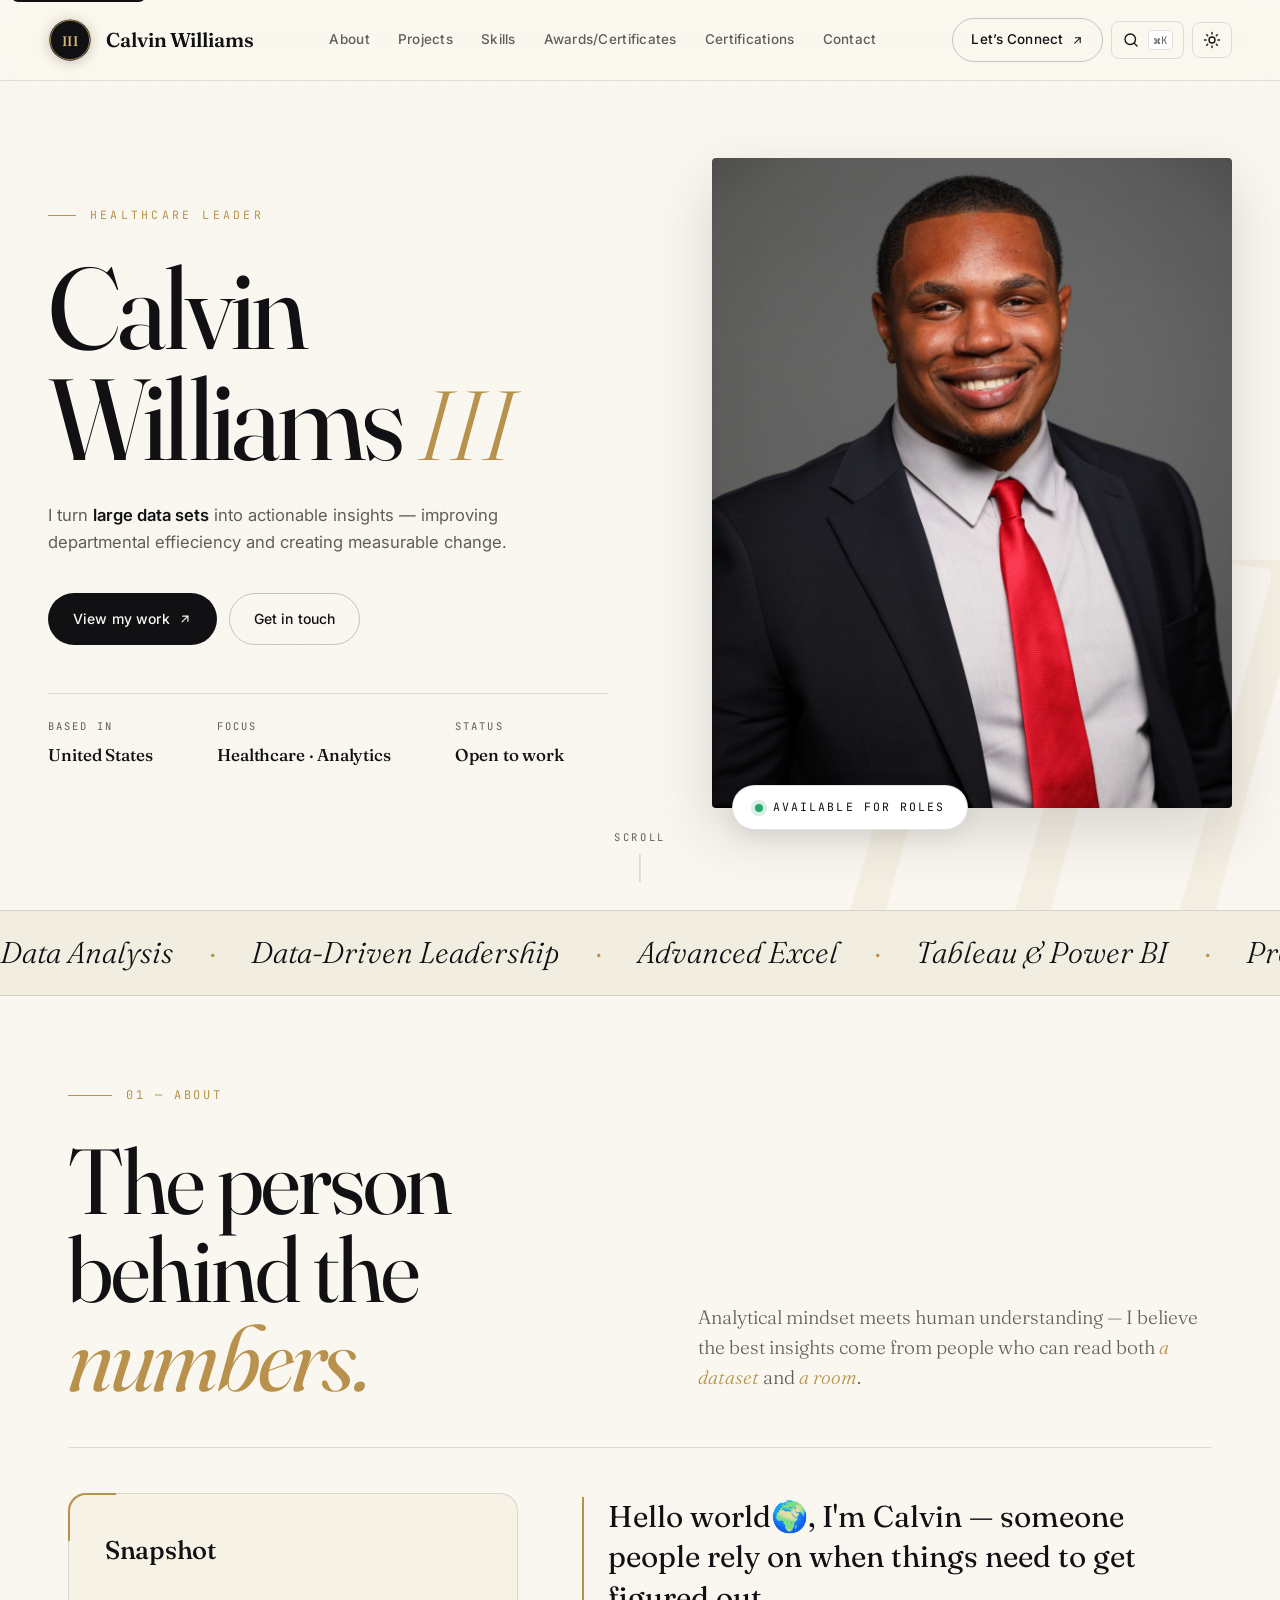
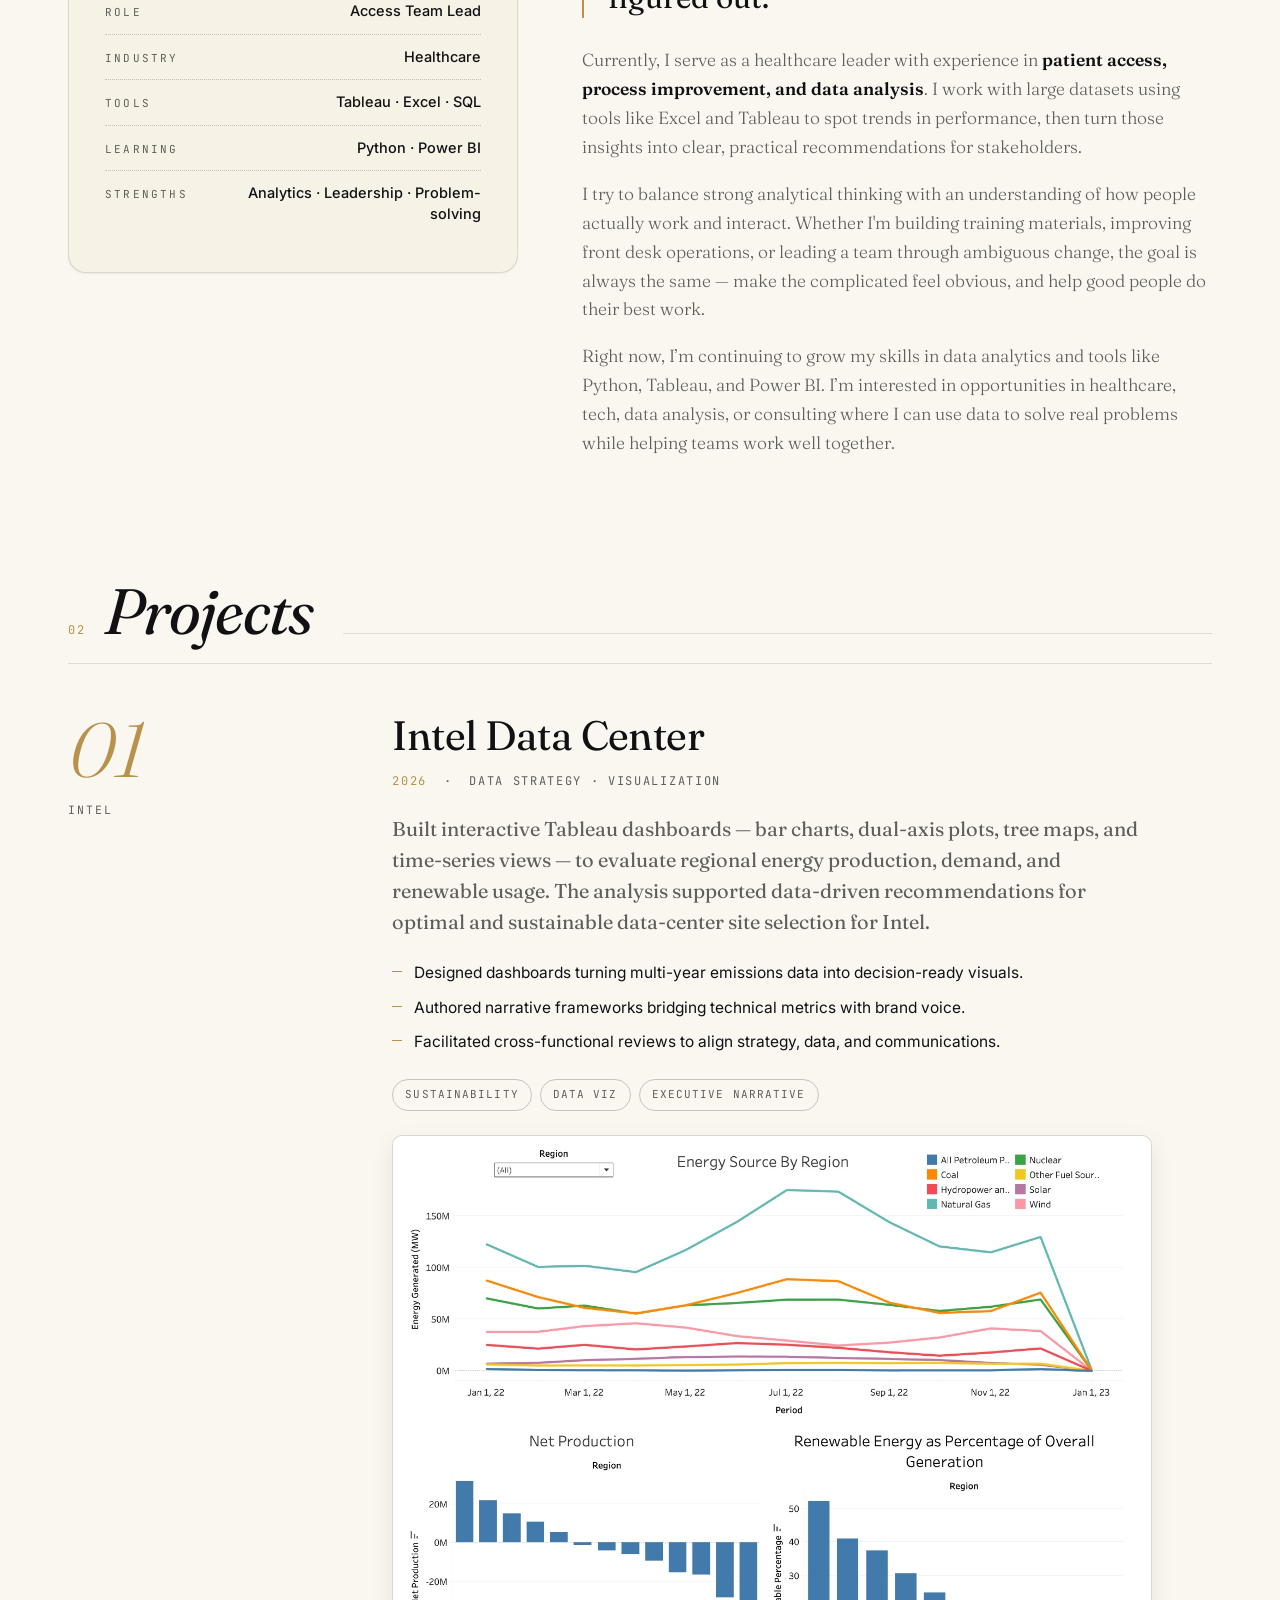
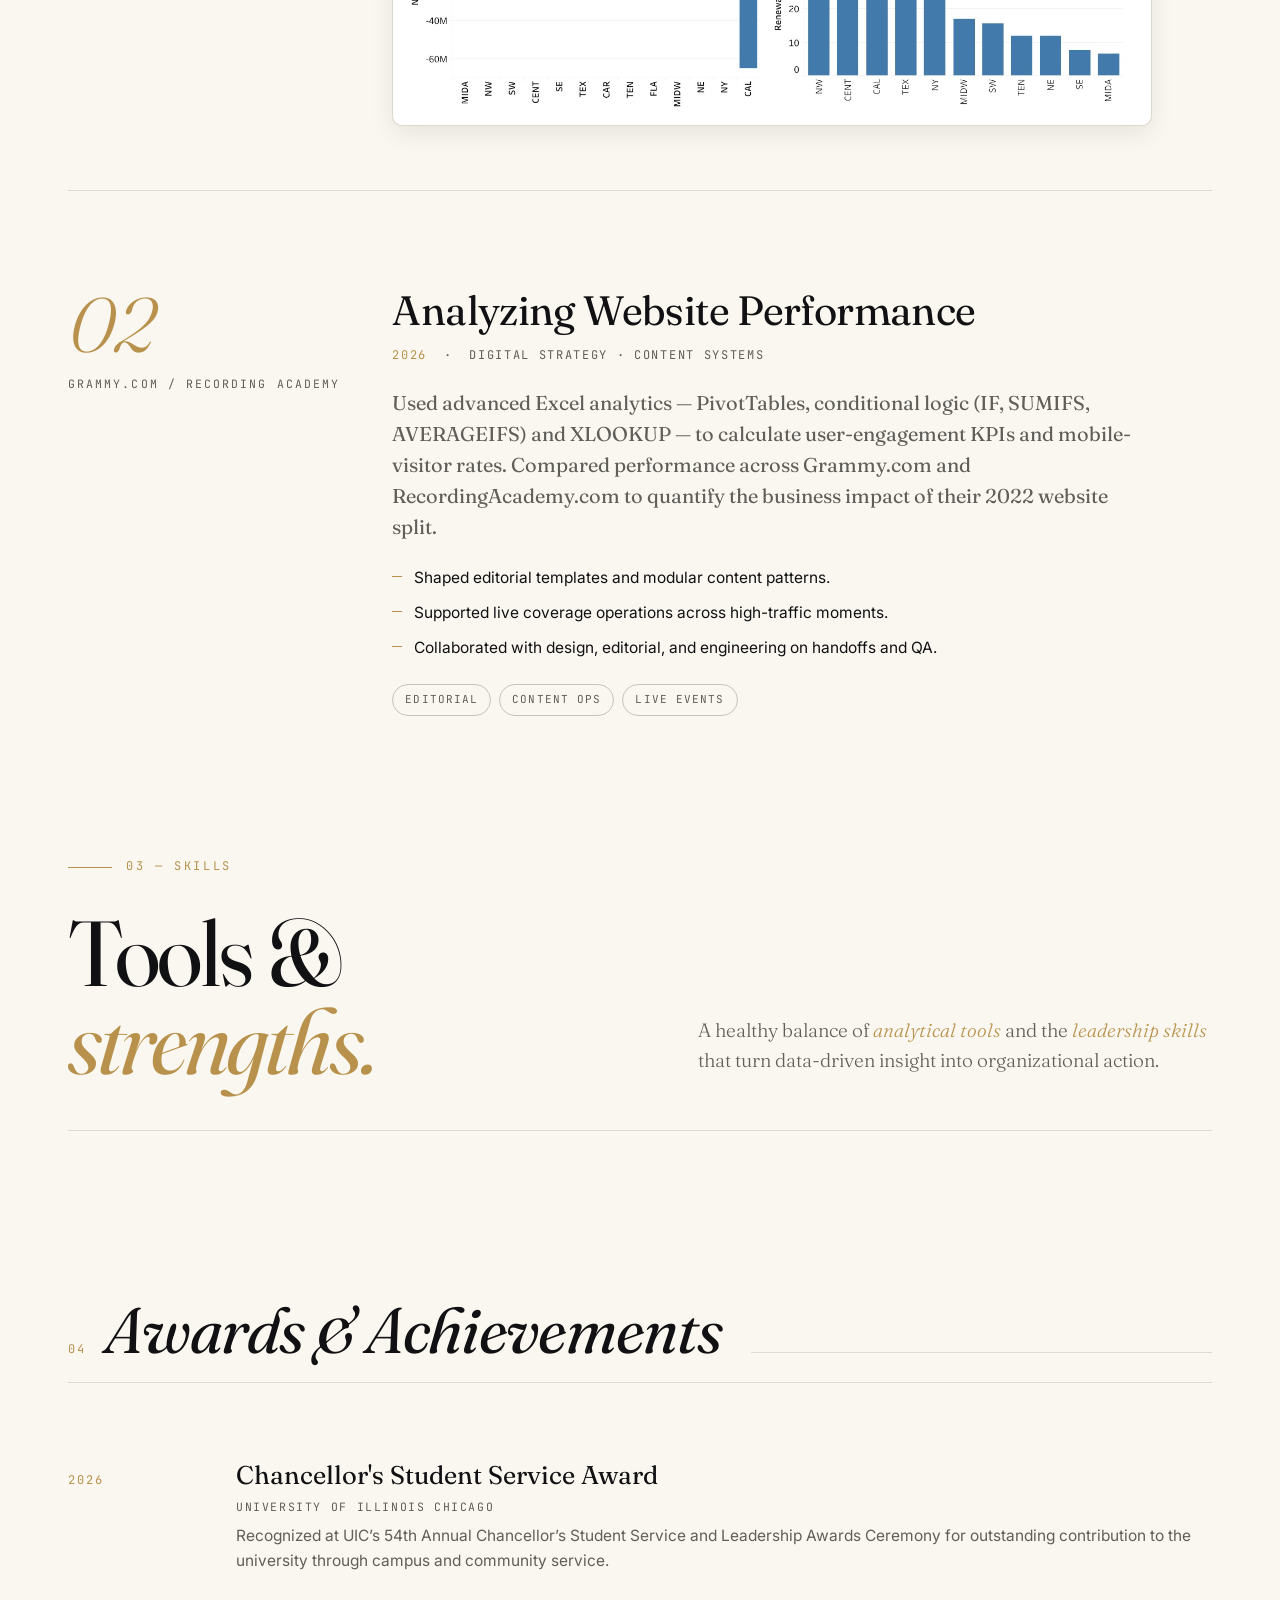
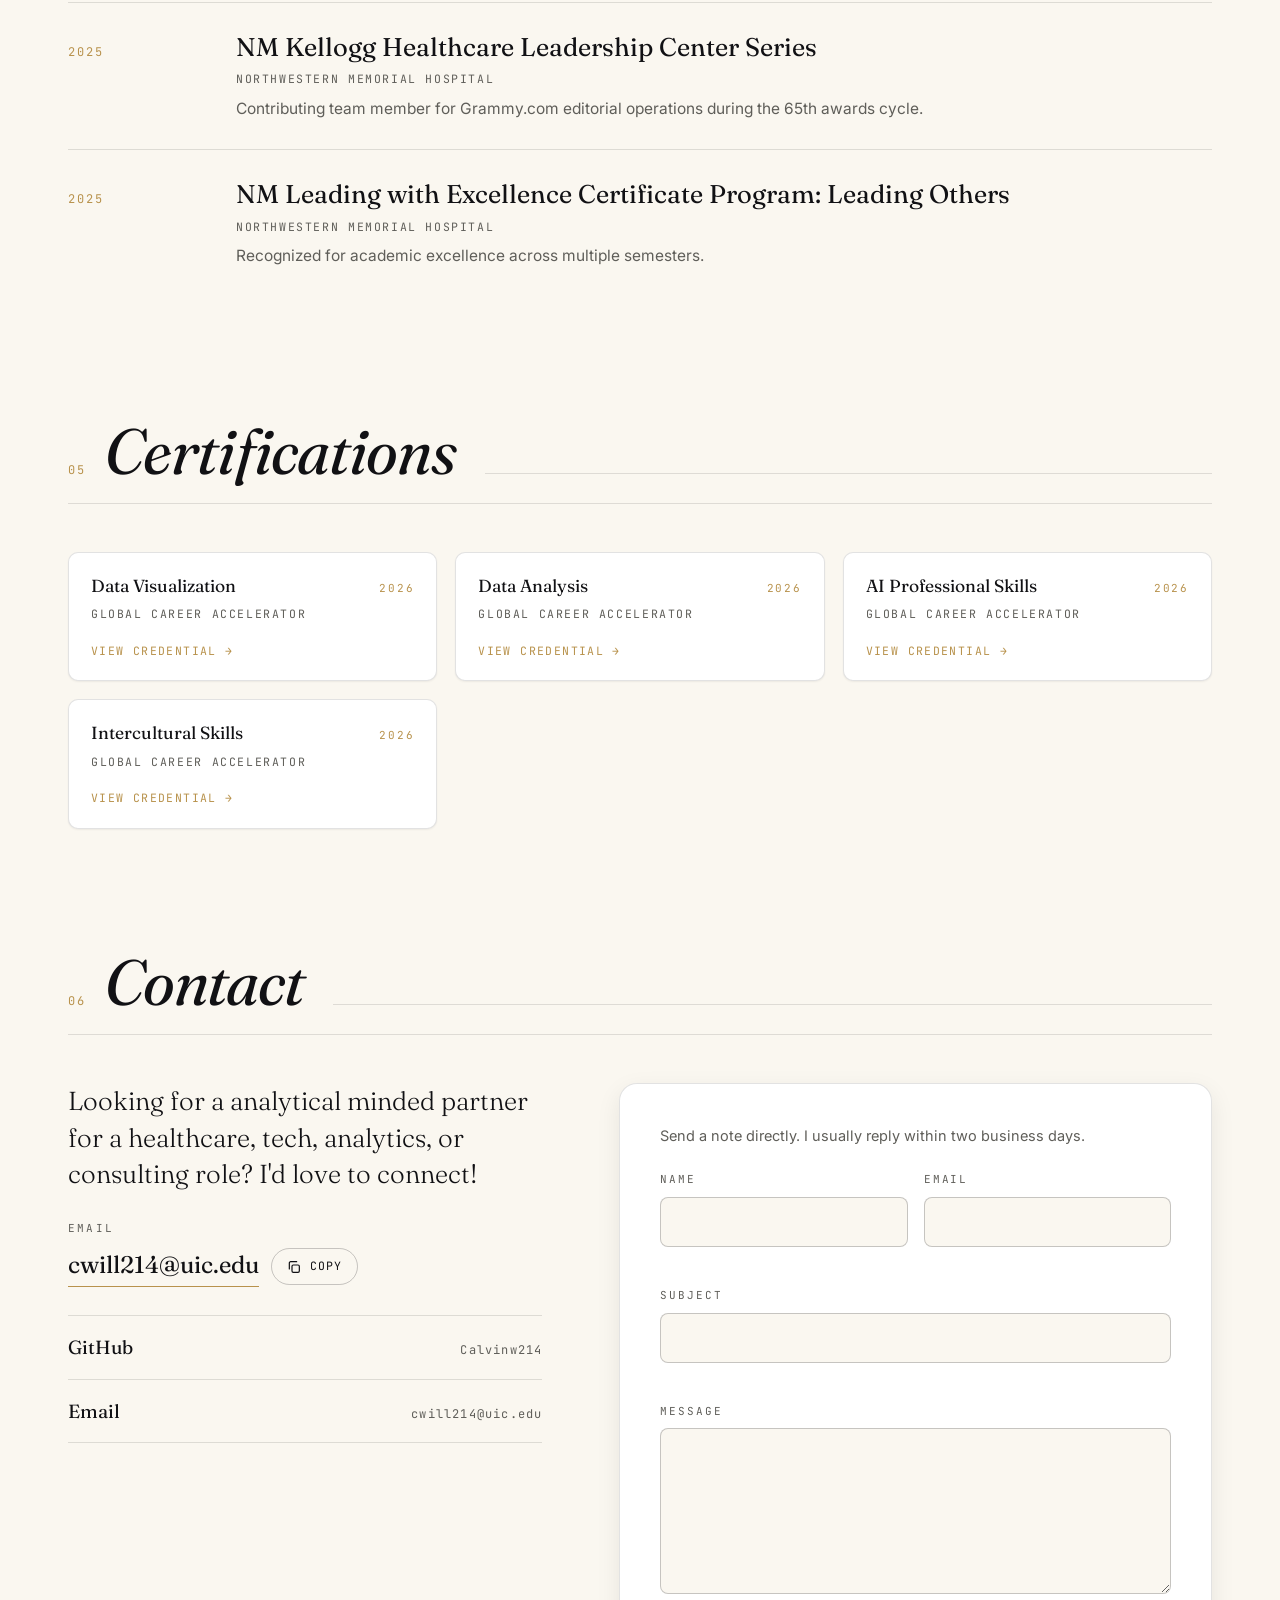
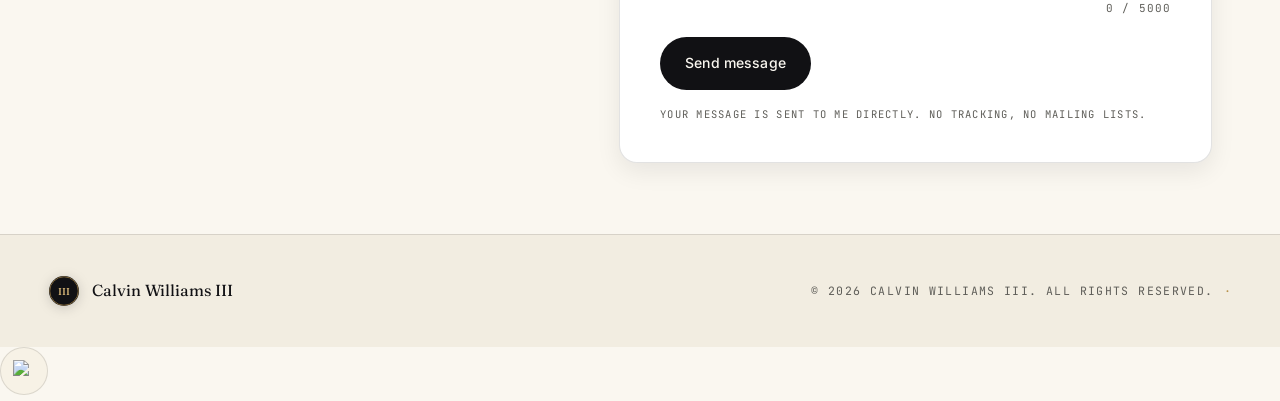
==== index.html @ cd574469 "Add LinkedIn profile link to index.html Added LinkedIn profile link with badge to the footer." ====
<!doctype html>
<html lang="en">
<head>
<meta charset="utf-8" />
<meta name="viewport" content="width=device-width, initial-scale=1, viewport-fit=cover" />
<meta name="color-scheme" content="light dark" />
<title>Calvin Williams III — Portfolio</title>
<meta name="description" content="Portfolio of Calvin Williams III — data-driven strategist, systems thinker and creative technologist. Selected projects: Intel sustainability and Grammy.com digital experiences." />
<meta name="author" content="Calvin Williams III" />
<meta name="theme-color" content="#faf7f0" media="(prefers-color-scheme: light)" />
<meta name="theme-color" content="#111114" media="(prefers-color-scheme: dark)" />

<meta property="og:type" content="website" />
<meta property="og:title" content="Calvin Williams III — Portfolio" />
<meta property="og:description" content="Data-driven strategist, systems thinker and creative technologist." />
<meta property="og:image" content="assets/calvin.jpg" />

<link rel="icon" type="image/jpeg" href="assets/logo.jpg" />
<link rel="apple-touch-icon" href="assets/logo.jpg" />

<link rel="preconnect" href="https://fonts.googleapis.com" />
<link rel="preconnect" href="https://fonts.gstatic.com" crossorigin />
<link rel="stylesheet" href="https://fonts.googleapis.com/css2?family=Fraunces:ital,opsz,wght@0,9..144,300;0,9..144,400;0,9..144,500;0,9..144,600;0,9..144,700;1,9..144,400&family=Inter:wght@300;400;500;600;700&family=JetBrains+Mono:wght@400;500&display=swap" />

<link rel="stylesheet" href="css/style.css" />

<!-- No-flash theme init: runs before paint to avoid light/dark flicker -->
<script>
  (function () {
    try {
      var stored = localStorage.getItem('theme');
      var prefersDark = window.matchMedia && window.matchMedia('(prefers-color-scheme: dark)').matches;
      var theme = stored || (prefersDark ? 'dark' : 'light');
      document.documentElement.setAttribute('data-theme', theme);
    } catch (e) { /* ignore */ }
  })();
</script>
</head>
<body>

<a class="skip-link" href="#main">Skip to content</a>

<!-- Scroll progress indicator -->
<div class="scroll-progress" aria-hidden="true"><span id="scrollBar"></span></div>

<!-- Navigation -->
<header class="nav" role="banner">
  <a class="nav-brand" href="#top" aria-label="Calvin Williams III — home">
    <span class="logo-emblem" aria-hidden="true">
      <svg viewBox="0 0 64 64" width="44" height="44" focusable="false">
        <circle cx="32" cy="32" r="30" fill="#111114"></circle>
        <circle cx="32" cy="32" r="28.5" fill="none" stroke="#b8924c" stroke-width="1.25"></circle>
        <text x="32" y="40.5" text-anchor="middle"
              font-family="Fraunces, Georgia, serif" font-weight="500"
              font-size="20" fill="#d9b878" letter-spacing="0.5">III</text>
      </svg>
    </span>
    <span class="nav-brand-text">
      <span class="nav-brand-name">Calvin Williams</span>
    </span>
  </a>

  <nav class="nav-links" aria-label="Primary">
    <a href="#about">About</a>
    <a href="#projects">Projects</a>
    <a href="#skills">Skills</a>
    <a href="#awards">Awards/Certificates</a>
    <a href="#certifications">Certifications</a>
    <a href="#contact">Contact</a>
  </nav>

  <div class="nav-actions">
    <a class="btn btn-ghost btn-talk" href="#contact">
      <span>Let&rsquo;s Connect</span>
      <svg viewBox="0 0 24 24" width="13" height="13" aria-hidden="true" fill="none" stroke="currentColor" stroke-width="2" stroke-linecap="round" stroke-linejoin="round"><path d="M7 17 17 7"></path><path d="M8 7h9v9"></path></svg>
    </a>
    <button class="icon-btn" id="cmdkTrigger" type="button" aria-label="Open command palette" title="Command palette (⌘K)">
      <svg viewBox="0 0 24 24" width="18" height="18" aria-hidden="true" fill="none" stroke="currentColor" stroke-width="1.8" stroke-linecap="round" stroke-linejoin="round">
        <circle cx="11" cy="11" r="7"></circle><path d="m20 20-3.5-3.5"></path>
      </svg>
      <span class="kbd-hint" aria-hidden="true">⌘K</span>
    </button>

    <button class="icon-btn" id="themeToggle" type="button" aria-label="Toggle color theme" aria-pressed="false" title="Toggle theme">
      <svg class="icon-sun" viewBox="0 0 24 24" width="18" height="18" aria-hidden="true" fill="none" stroke="currentColor" stroke-width="1.8" stroke-linecap="round" stroke-linejoin="round">
        <circle cx="12" cy="12" r="4"></circle>
        <path d="M12 2v2M12 20v2M4.93 4.93l1.41 1.41M17.66 17.66l1.41 1.41M2 12h2M20 12h2M4.93 19.07l1.41-1.41M17.66 6.34l1.41-1.41"></path>
      </svg>
      <svg class="icon-moon" viewBox="0 0 24 24" width="18" height="18" aria-hidden="true" fill="none" stroke="currentColor" stroke-width="1.8" stroke-linecap="round" stroke-linejoin="round">
        <path d="M21 12.8A9 9 0 1 1 11.2 3a7 7 0 0 0 9.8 9.8z"></path>
      </svg>
    </button>

    <button class="menu-btn" id="menuBtn" type="button" aria-label="Toggle menu" aria-expanded="false" aria-controls="mobileMenu">
      <span></span><span></span><span></span>
    </button>
  </div>
</header>

<div class="mobile-menu" id="mobileMenu" aria-hidden="true">
  <a href="#about">About</a>
  <a href="#projects">Projects</a>
  <a href="#skills">Skills</a>
  <a href="#awards">Awards</a>
  <a href="#certifications">Certifications</a>
  <a href="#contact">Contact</a>
</div>

<main id="main">

<!-- Hero -->
<section class="hero" id="top">
  <div class="hero-grain" aria-hidden="true"></div>
  <div class="hero-watermark" aria-hidden="true">III</div>

  <div class="hero-inner">
    <div class="hero-copy">
      <p class="eyebrow reveal"><span class="eyebrow-rule" aria-hidden="true"></span>Healthcare Leader</p>
      <h1 class="hero-title reveal reveal-delay-1">
        Calvin<br />
        Williams<span class="hero-title-accent">III</span>
      </h1>
      <p class="hero-sub reveal reveal-delay-2">
        I turn <strong>large data sets</strong> into actionable insights —
        improving departmental effieciency and creating measurable change.
      </p>
      <div class="hero-cta reveal reveal-delay-3">
        <a class="btn btn-primary btn-arrow" href="#projects">
          <span>View my work</span>
          <svg viewBox="0 0 24 24" width="14" height="14" aria-hidden="true" fill="none" stroke="currentColor" stroke-width="2" stroke-linecap="round" stroke-linejoin="round"><path d="M7 17 17 7"></path><path d="M8 7h9v9"></path></svg>
        </a>
        <a class="btn btn-ghost" href="#contact">Get in touch</a>
      </div>

      <dl class="hero-meta reveal reveal-delay-4">
        <div class="hero-meta-item">
          <dt>Based in</dt>
          <dd>United States</dd>
        </div>
        <div class="hero-meta-item">
          <dt>Focus</dt>
          <dd>Healthcare · Analytics</dd>
        </div>
        <div class="hero-meta-item">
          <dt>Status</dt>
          <dd>Open to work</dd>
        </div>
      </dl>
    </div>

    <figure class="hero-portrait reveal reveal-delay-2">
      <div class="hero-portrait-frame">
        <img src="assets/calvin.jpg" alt="Portrait of Calvin Williams III" width="900" height="1100" loading="eager" fetchpriority="high" />
      </div>
      <figcaption class="hero-status-pill">
        <span class="hero-status-dot" aria-hidden="true"></span>
        <span>Available for roles</span>
      </figcaption>
    </figure>
  </div>

  <span class="hero-scroll-cue" aria-hidden="true">
    <span class="hero-scroll-label">SCROLL</span>
    <span class="hero-scroll-line"></span>
  </span>
</section>

<!-- Running marquee -->
<div class="marquee" aria-hidden="true">
  <div class="marquee-track">
    <span>Data Analysis</span><span>·</span><span>Data-Driven Leadership</span><span>·</span><span>Advanced Excel</span><span>·</span><span>Tableau & Power BI</span><span>·</span><span>Problem-solving</span><span>·</span><span>Revenue Cycle</span><span>·</span>
    <span>Data Analysis</span><span>·</span><span>Data-Driven Leadership</span><span>·</span><span>Advanced Excel</span><span>·</span><span>Tableau & Power BI</span><span>·</span><span>Problem-solving</span><span>·</span><span>Revenue Cycle</span><span>·</span>
  </div>
</div>

<!-- About -->
<section class="section about about-v2" id="about">
  <p class="section-eyebrow reveal"><span class="eyebrow-rule" aria-hidden="true"></span>01 — About</p>

  <div class="about-head reveal reveal-delay-1">
    <h2 class="about-title">
      The person<br />behind the<br /><em>numbers.</em>
    </h2>
    <p class="about-tagline">
      Analytical mindset meets human understanding —
      I believe the best insights come from people who can read both
      <em>a dataset</em> and <em>a room</em>.
    </p>
  </div>

  <hr class="about-rule" aria-hidden="true" />

  <div class="about-body reveal reveal-delay-2">
    <aside class="snapshot" id="snapshotCard" aria-label="Snapshot">
      <h3 class="snapshot-title">Snapshot</h3>
      <dl class="snapshot-list" id="snapshotList">
        <!-- Rendered by js/render.js from PORTFOLIO_DATA.snapshot -->
      </dl>
    </aside>

    <div class="about-copy">
      <p class="about-lede" id="aboutLede">
        <!-- Rendered by js/render.js from PORTFOLIO_DATA.about.lede -->
      </p>
      <div class="about-paragraphs" id="aboutParagraphs">
        <!-- Rendered by js/render.js from PORTFOLIO_DATA.about.paragraphs -->
      </div>
    </div>
  </div>
</section>

<!-- Projects -->
<section class="section projects" id="projects">
  <header class="section-head">
    <span class="section-num">02</span>
    <h2 class="section-title">Projects</h2>
    <span class="section-rule" aria-hidden="true"></span>
  </header>

  <div class="projects-list" id="projectsList">
    <!-- Rendered by js/render.js from js/data.js -->
  </div>
</section>

<!-- Skills -->
<section class="section skills" id="skills">
  <p class="section-eyebrow reveal"><span class="eyebrow-rule" aria-hidden="true"></span>03 — Skills</p>

  <div class="about-head reveal reveal-delay-1">
    <h2 class="about-title">
      Tools &amp;<br /><em>strengths.</em>
    </h2>
    <p class="about-tagline">
      A healthy balance of <em>analytical tools</em> and the <em>leadership skills</em>
      that turn data-driven insight into organizational action.
    </p>
  </div>

  <hr class="about-rule" aria-hidden="true" />

  <div class="skills-grid" id="skillsGrid">
    <!-- Rendered by js/render.js from PORTFOLIO_DATA.capabilities -->
  </div>
</section>

<!-- Awards & Achievements -->
<section class="section awards" id="awards">
  <header class="section-head">
    <span class="section-num">04</span>
    <h2 class="section-title">Awards &amp; Achievements</h2>
    <span class="section-rule" aria-hidden="true"></span>
  </header>

  <ol class="awards-list" id="awardsList" role="list">
    <!-- Rendered by js/render.js -->
  </ol>
</section>

<!-- Certifications -->
<section class="section certs" id="certifications">
  <header class="section-head">
    <span class="section-num">05</span>
    <h2 class="section-title">Certifications</h2>
    <span class="section-rule" aria-hidden="true"></span>
  </header>

  <ul class="certs-grid" id="certsList" role="list">
    <!-- Rendered by js/render.js -->
  </ul>
</section>

<!-- Contact -->
<section class="section contact" id="contact">
  <header class="section-head">
    <span class="section-num">06</span>
    <h2 class="section-title">Contact</h2>
    <span class="section-rule" aria-hidden="true"></span>
  </header>

  <div class="contact-grid">
    <div class="contact-info reveal">
      <p class="contact-lede">
       Looking for a analytical minded partner for a healthcare, tech, analytics, 
       or consulting role? I'd love to connect!
      </p>

      <div class="email-copy">
        <span class="email-copy-label">Email</span>
        <div class="email-copy-row">
          <a class="email-copy-value" href="mailto:cwill214@uic.edu" id="emailLink">cwill214@uic.edu</a>
          <button class="email-copy-btn" id="copyEmailBtn" type="button" aria-label="Copy email address to clipboard">
            <svg viewBox="0 0 24 24" width="16" height="16" aria-hidden="true" fill="none" stroke="currentColor" stroke-width="1.8" stroke-linecap="round" stroke-linejoin="round">
              <rect x="9" y="9" width="11" height="11" rx="2"></rect>
              <path d="M5 15V6a2 2 0 0 1 2-2h9"></path>
            </svg>
            <span>Copy</span>
          </button>
        </div>
      </div>

      <ul class="socials" id="socialsList" role="list">
        <!-- Rendered by js/render.js -->
      </ul>
    </div>

    <form class="contact-form reveal reveal-delay-1" id="contactForm" novalidate autocomplete="on">
      <p class="form-intro">Send a note directly. I usually reply within two business days.</p>

      <!-- Honeypot (hidden from humans) -->
      <div class="hp-field" aria-hidden="true">
        <label for="company_website">Company website</label>
        <input type="text" id="company_website" name="company_website" tabindex="-1" autocomplete="off" />
      </div>

      <div class="form-row">
        <div class="form-field">
          <label for="name">Name</label>
          <input type="text" id="name" name="name" required maxlength="100" autocomplete="name" aria-describedby="nameError" />
          <span class="form-error" id="nameError" role="alert"></span>
        </div>
        <div class="form-field">
          <label for="email">Email</label>
          <input type="email" id="email" name="email" required maxlength="200" autocomplete="email" aria-describedby="emailError" />
          <span class="form-error" id="emailError" role="alert"></span>
        </div>
      </div>

      <div class="form-field">
        <label for="subject">Subject</label>
        <input type="text" id="subject" name="subject" maxlength="200" autocomplete="off" aria-describedby="subjectError" />
        <span class="form-error" id="subjectError" role="alert"></span>
      </div>

      <div class="form-field">
        <label for="message">Message</label>
        <textarea id="message" name="message" rows="6" required minlength="10" maxlength="5000" aria-describedby="messageError messageCounter"></textarea>
        <div class="form-meta">
          <span class="form-error" id="messageError" role="alert"></span>
          <span class="form-counter" id="messageCounter" aria-live="polite">0 / 5000</span>
        </div>
      </div>

      <div class="form-actions">
        <button class="btn btn-primary" type="submit" id="submitBtn">
          <span class="btn-label">Send message</span>
          <span class="btn-spinner" aria-hidden="true"></span>
        </button>
        <noscript>
          <p class="form-fallback">
            JavaScript is disabled. Please email
            <a href="mailto:cwill214@uic.edu">cwill214@uic.edu</a> directly.
          </p>
        </noscript>
      </div>

      <div class="form-status" id="formStatus" role="status" aria-live="polite"></div>
      <p class="form-privacy">
        Your message is sent to me directly. No tracking, no mailing lists.
      </p>
    </form>
  </div>
</section>

</main>

<footer class="footer">
  <div class="footer-inner">
    <div class="footer-brand">
      <span class="logo-emblem logo-emblem-sm" aria-hidden="true">
        <svg viewBox="0 0 64 64" width="32" height="32" focusable="false">
          <circle cx="32" cy="32" r="30" fill="#111114"></circle>
          <circle cx="32" cy="32" r="28.5" fill="none" stroke="#b8924c" stroke-width="1.25"></circle>
          <text x="32" y="40.5" text-anchor="middle"
                font-family="Fraunces, Georgia, serif" font-weight="500"
                font-size="20" fill="#d9b878" letter-spacing="0.5">III</text>
        </svg>
      </span>
      <span>Calvin Williams III</span>
    </div>
    <p class="footer-meta">
      <span>© <span id="year">2026</span> Calvin Williams III. All rights reserved.</span>
      <span class="dot" aria-hidden="true">·</span>
    </p>
  </div>
</footer>

<!-- Command palette -->
<div class="cmdk" id="cmdk" aria-hidden="true" role="dialog" aria-modal="true" aria-labelledby="cmdkLabel">
  <div class="cmdk-backdrop" data-cmdk-close></div>
  <div class="cmdk-panel" role="document">
    <h2 class="visually-hidden" id="cmdkLabel">Command palette</h2>
    <div class="cmdk-search">
      <svg viewBox="0 0 24 24" width="18" height="18" aria-hidden="true" fill="none" stroke="currentColor" stroke-width="1.8" stroke-linecap="round" stroke-linejoin="round">
        <circle cx="11" cy="11" r="7"></circle><path d="m20 20-3.5-3.5"></path>
      </svg>
      <input type="text" id="cmdkInput" placeholder="Jump to section, copy email, toggle theme…" autocomplete="off" spellcheck="false" aria-label="Search commands" />
      <kbd class="cmdk-esc">Esc</kbd>
    </div>
    <ul class="cmdk-list" id="cmdkList" role="listbox" aria-label="Commands"></ul>
    <div class="cmdk-empty" id="cmdkEmpty" hidden>No matching commands.</div>
    <div class="cmdk-footer">
      <span><kbd>↑</kbd><kbd>↓</kbd> navigate</span>
      <span><kbd>↵</kbd> select</span>
      <span><kbd>Esc</kbd> close</span>
    </div>
  </div>
</div>

<!-- Toast -->
<div class="toast" id="toast" role="status" aria-live="polite" aria-atomic="true"></div>

<script src="js/data.js"></script>
<script src="js/render.js"></script>
<script src="js/main.js"></script>
</body>
</html>

<!-- LinkedIn -->
<a href="https://www.linkedin.com/in/calvin-williams-iii-318690190"
   target="_blank" rel="noopener noreferrer"
   class="linkedin-badge" aria-label="Visit my LinkedIn profile">
  <img src="assets/linkedin.png" alt="LinkedIn" width="28" height="28">
</a>
---- css/style.css ----
/* =========================================================================
   Calvin Williams III — Portfolio v2 stylesheet
   Editorial · luxury · data-driven. Light + dark themes.
   ========================================================================= */

/* ---------- Design tokens ---------- */
:root {
  --ink: #111114;
  --paper: #faf7f0;
  --paper-2: #f2ede1;
  --paper-3: #ebe4d2;
  --gold: #b8924c;
  --gold-soft: #d9b878;
  --gold-ink: #7a5f2b;
  --mute: #5f5e59;
  --line: rgba(17, 17, 20, 0.12);
  --line-strong: rgba(17, 17, 20, 0.22);
  --surface: #ffffff;
  --surface-2: #f7f2e6;
  --shadow-sm: 0 1px 2px rgba(17, 17, 20, 0.06);
  --shadow-md: 0 8px 24px rgba(17, 17, 20, 0.08);
  --shadow-lg: 0 24px 60px rgba(17, 17, 20, 0.14);
  --radius-sm: 6px;
  --radius-md: 10px;
  --radius-lg: 18px;

  --serif: "Fraunces", "Playfair Display", Georgia, serif;
  --sans: "Inter", -apple-system, BlinkMacSystemFont, "Segoe UI", Roboto, sans-serif;
  --mono: "JetBrains Mono", ui-monospace, SFMono-Regular, Menlo, monospace;

  --container: 1240px;
  --gutter: clamp(20px, 4vw, 48px);
  --easing: cubic-bezier(0.2, 0.7, 0.2, 1);
}

/* ---------- Dark theme ---------- */
:root[data-theme="dark"] {
  --ink: #f4efe2;
  --paper: #0f0f12;
  --paper-2: #17171c;
  --paper-3: #1d1d24;
  --gold: #d9b878;
  --gold-soft: #e5cc95;
  --gold-ink: #f1d99a;
  --mute: #a8a49a;
  --line: rgba(244, 239, 226, 0.12);
  --line-strong: rgba(244, 239, 226, 0.22);
  --surface: #17171c;
  --surface-2: #1d1d24;
  --shadow-sm: 0 1px 2px rgba(0, 0, 0, 0.5);
  --shadow-md: 0 8px 24px rgba(0, 0, 0, 0.45);
  --shadow-lg: 0 24px 60px rgba(0, 0, 0, 0.55);
}

/* ---------- Reset / base ---------- */
*, *::before, *::after { box-sizing: border-box; }
html { scroll-behavior: smooth; -webkit-text-size-adjust: 100%; }
body {
  margin: 0;
  font-family: var(--sans);
  font-size: 16px;
  line-height: 1.6;
  color: var(--ink);
  background: var(--paper);
  -webkit-font-smoothing: antialiased;
  text-rendering: optimizeLegibility;
  transition: background 0.35s var(--easing), color 0.35s var(--easing);
}
body.menu-open, body.cmdk-open { overflow: hidden; }

img, svg { display: block; max-width: 100%; }
a { color: inherit; text-decoration: none; }
button { font: inherit; color: inherit; background: none; border: 0; cursor: pointer; }
input, textarea, select { font: inherit; color: inherit; }

::selection { background: var(--gold); color: #fff; }

.visually-hidden {
  position: absolute; width: 1px; height: 1px; padding: 0; margin: -1px;
  overflow: hidden; clip: rect(0,0,0,0); white-space: nowrap; border: 0;
}

/* Skip link */
.skip-link {
  position: fixed; top: -40px; left: 12px; z-index: 1000;
  padding: 10px 14px; background: var(--ink); color: var(--paper);
  border-radius: 6px; font-weight: 600; font-size: 14px;
  transition: top 0.2s var(--easing);
}
.skip-link:focus { top: 12px; outline: 2px solid var(--gold); outline-offset: 2px; }

/* Focus ring */
:focus-visible {
  outline: 2px solid var(--gold);
  outline-offset: 3px;
  border-radius: 3px;
}

/* Scroll progress */
.scroll-progress {
  position: fixed; top: 0; left: 0; right: 0; height: 2px; z-index: 200;
  background: transparent; pointer-events: none;
}
.scroll-progress span {
  display: block; height: 100%; width: 100%;
  background: linear-gradient(90deg, var(--gold), var(--gold-soft));
  transform: scaleX(0); transform-origin: 0 50%;
  transition: transform 0.1s linear;
}

/* ---------- Navigation ---------- */
.nav {
  position: sticky; top: 0; z-index: 100;
  display: flex; align-items: center; justify-content: space-between;
  padding: 18px var(--gutter);
  background: color-mix(in srgb, var(--paper) 88%, transparent);
  backdrop-filter: saturate(140%) blur(12px);
  -webkit-backdrop-filter: saturate(140%) blur(12px);
  border-bottom: 1px solid var(--line);
}
.nav-brand { display: flex; align-items: center; gap: 14px; }
.nav-brand-text { display: flex; align-items: baseline; gap: 6px; }
.nav-brand-name {
  font-family: var(--serif); font-weight: 600; font-size: 20px;
  letter-spacing: -0.005em; color: var(--ink);
}

/* Circular "III" emblem — used in nav + footer */
.logo-emblem {
  position: relative; display: inline-flex; align-items: center; justify-content: center;
  flex-shrink: 0;
}
.logo-emblem::before {
  content: ""; position: absolute; inset: -10px;
  border-radius: 50%;
  background: radial-gradient(circle, rgba(184, 146, 76, 0.18), transparent 70%);
  z-index: -1; pointer-events: none;
}
.logo-emblem svg { display: block; filter: drop-shadow(0 2px 6px rgba(17, 17, 20, 0.18)); }
:root[data-theme="dark"] .logo-emblem::before {
  background: radial-gradient(circle, rgba(217, 184, 120, 0.18), transparent 70%);
}
:root[data-theme="dark"] .logo-emblem svg circle:first-of-type { fill: #1d1d24; }
.logo-emblem-sm::before { inset: -6px; }
.nav-links {
  display: flex; gap: 28px;
}
.nav-links a {
  font-size: 13.5px; font-weight: 500; letter-spacing: 0.02em;
  color: var(--mute); position: relative; padding: 4px 0;
  transition: color 0.2s var(--easing);
}
.nav-links a::after {
  content: ""; position: absolute; left: 0; right: 0; bottom: -2px;
  height: 1px; background: var(--gold);
  transform: scaleX(0); transform-origin: 0 50%;
  transition: transform 0.25s var(--easing);
}
.nav-links a:hover { color: var(--ink); }
.nav-links a:hover::after { transform: scaleX(1); }

.nav-actions { display: flex; align-items: center; gap: 8px; }
.icon-btn {
  display: inline-flex; align-items: center; gap: 8px;
  padding: 8px 10px; border-radius: 8px;
  border: 1px solid var(--line);
  color: var(--ink); background: transparent;
  transition: background 0.2s var(--easing), border-color 0.2s var(--easing);
}
.icon-btn:hover { background: var(--surface-2); border-color: var(--line-strong); }
.kbd-hint {
  font-family: var(--mono); font-size: 10.5px; color: var(--mute); letter-spacing: 0.04em;
  padding: 1px 5px; border: 1px solid var(--line); border-radius: 4px;
  background: var(--surface);
}

/* Theme icons — show one at a time */
#themeToggle .icon-moon { display: none; }
:root[data-theme="dark"] #themeToggle .icon-sun { display: none; }
:root[data-theme="dark"] #themeToggle .icon-moon { display: block; }

.menu-btn { display: none; flex-direction: column; gap: 5px; padding: 8px; border-radius: 6px; }
.menu-btn span { display: block; width: 22px; height: 1.5px; background: var(--ink); transition: transform 0.2s var(--easing), opacity 0.2s var(--easing); }
.menu-btn[aria-expanded="true"] span:nth-child(1) { transform: translateY(6.5px) rotate(45deg); }
.menu-btn[aria-expanded="true"] span:nth-child(2) { opacity: 0; }
.menu-btn[aria-expanded="true"] span:nth-child(3) { transform: translateY(-6.5px) rotate(-45deg); }

.mobile-menu {
  display: none; flex-direction: column;
  padding: 16px var(--gutter) 24px;
  background: var(--paper); border-bottom: 1px solid var(--line);
  position: sticky; top: 72px; z-index: 99;
}
.mobile-menu.open { display: flex; }
.mobile-menu a {
  padding: 14px 0; border-bottom: 1px solid var(--line);
  font-family: var(--serif); font-size: 20px; color: var(--ink);
}
.mobile-menu a:last-child { border-bottom: 0; }

/* ---------- Hero ---------- */
.hero {
  position: relative; overflow: hidden;
  min-height: calc(100vh - 72px);
  display: flex; align-items: center;
  padding: clamp(48px, 6vw, 96px) var(--gutter) clamp(64px, 8vw, 120px);
  background: var(--paper);
}
.hero-grain {
  position: absolute; inset: 0; pointer-events: none; opacity: 0.25;
  background-image:
    radial-gradient(rgba(17,17,20,0.08) 1px, transparent 1px);
  background-size: 3px 3px;
  mix-blend-mode: multiply;
}
:root[data-theme="dark"] .hero-grain {
  opacity: 0.15; mix-blend-mode: screen;
  background-image: radial-gradient(rgba(255,255,255,0.08) 1px, transparent 1px);
}
.hero-watermark {
  position: absolute; right: clamp(-20px, -1vw, -8px); bottom: -8%;
  font-family: var(--serif); font-weight: 300; font-style: italic;
  font-size: clamp(260px, 44vw, 640px); line-height: 0.8;
  color: var(--gold); opacity: 0.07;
  letter-spacing: -0.02em; pointer-events: none;
  user-select: none; z-index: 0;
}

.hero-inner {
  position: relative; z-index: 1;
  max-width: var(--container); width: 100%; margin: 0 auto;
  display: grid; grid-template-columns: minmax(0, 1.05fr) minmax(0, 1fr);
  gap: clamp(32px, 6vw, 88px);
  align-items: center;
}

.hero-copy { min-width: 0; }

.eyebrow {
  display: inline-flex; align-items: center; gap: 14px;
  font-family: var(--mono); font-size: 11.5px; letter-spacing: 0.28em;
  text-transform: uppercase; color: var(--gold); margin: 0 0 28px;
}
.eyebrow-rule {
  display: inline-block; width: 28px; height: 1px; background: var(--gold);
}
/* (legacy eyebrow-dot retained for backward compat if ever reused) */
.eyebrow-dot {
  width: 6px; height: 6px; border-radius: 50%; background: var(--gold);
  box-shadow: 0 0 0 4px rgba(184, 146, 76, 0.18);
}

.hero-title {
  font-family: var(--serif); font-weight: 400;
  font-size: clamp(56px, 9vw, 148px);
  line-height: 0.96; letter-spacing: -0.035em;
  margin: 0 0 28px; color: var(--ink);
  font-variation-settings: "opsz" 144;
}
.hero-title-accent {
  display: inline-block; margin-left: 0.18em;
  font-style: italic; color: var(--gold);
  font-size: 0.85em; font-weight: 300;
  letter-spacing: 0.01em;
}

.hero-sub {
  font-family: var(--sans); font-weight: 400;
  font-size: clamp(16px, 1.3vw, 18px);
  line-height: 1.65; color: var(--mute);
  max-width: 520px; margin: 0 0 36px;
}
.hero-sub strong { color: var(--ink); font-weight: 600; }

.hero-cta { display: flex; flex-wrap: wrap; gap: 12px; margin-bottom: 48px; }

.btn {
  display: inline-flex; align-items: center; justify-content: center; gap: 8px;
  padding: 14px 24px; border-radius: 999px;
  font-size: 14px; font-weight: 500; letter-spacing: 0.01em;
  border: 1px solid transparent; cursor: pointer; position: relative;
  transition: transform 0.18s var(--easing), background 0.2s var(--easing),
              color 0.2s var(--easing), border-color 0.2s var(--easing),
              box-shadow 0.2s var(--easing);
}
.btn-primary { background: var(--ink); color: var(--paper); }
.btn-primary:hover { transform: translateY(-1px); box-shadow: var(--shadow-md); }
.btn-ghost { background: transparent; color: var(--ink); border-color: var(--line-strong); }
.btn-ghost:hover { background: var(--surface-2); border-color: var(--ink); transform: translateY(-1px); }
.btn-arrow svg, .btn-talk svg {
  transition: transform 0.2s var(--easing);
}
.btn-arrow:hover svg, .btn-talk:hover svg { transform: translate(2px, -2px); }
.btn[disabled], .btn.loading { opacity: 0.75; cursor: progress; }
.btn .btn-spinner {
  display: none; width: 14px; height: 14px; margin-left: 4px;
  border: 2px solid currentColor; border-right-color: transparent;
  border-radius: 50%; animation: spin 0.7s linear infinite;
}
.btn.loading .btn-spinner { display: inline-block; }
.btn-talk { padding: 10px 18px; font-size: 13.5px; }
@keyframes spin { to { transform: rotate(360deg); } }

/* Hero meta row (Based in / Focus / Status) */
.hero-meta {
  display: flex; flex-wrap: wrap;
  gap: clamp(32px, 5vw, 64px);
  margin: 0; padding: 24px 0 0;
  border-top: 1px solid var(--line);
  max-width: 560px;
}
.hero-meta-item { display: flex; flex-direction: column; gap: 6px; min-width: 0; }
.hero-meta-item dt {
  font-family: var(--mono); font-size: 10.5px; letter-spacing: 0.2em;
  text-transform: uppercase; color: var(--mute); margin: 0;
}
.hero-meta-item dd {
  font-family: var(--serif); font-weight: 500; font-size: 17px;
  color: var(--ink); margin: 0; letter-spacing: -0.005em;
}

/* Hero portrait */
.hero-portrait {
  position: relative; margin: 0;
  max-width: 520px; justify-self: end; width: 100%;
}
.hero-portrait-frame {
  position: relative; border-radius: 4px; overflow: hidden;
  box-shadow: var(--shadow-lg); background: var(--surface-2);
}
.hero-portrait-frame::after {
  content: ""; position: absolute;
  inset: 24px -24px -24px 24px;
  border: 1px solid var(--gold); border-radius: 4px;
  pointer-events: none; z-index: -1;
}
.hero-portrait-frame img {
  width: 100%; height: auto; display: block; object-fit: cover;
  aspect-ratio: 4 / 5;
}

/* "Available for roles" floating pill */
.hero-status-pill {
  position: absolute; left: 20px; bottom: -22px;
  display: inline-flex; align-items: center; gap: 10px;
  padding: 12px 22px; border-radius: 999px;
  background: var(--surface); color: var(--ink);
  border: 1px solid var(--line);
  box-shadow: var(--shadow-md);
  font-family: var(--mono); font-size: 11.5px; letter-spacing: 0.18em;
  text-transform: uppercase;
  white-space: nowrap;
}
.hero-status-dot {
  width: 8px; height: 8px; border-radius: 50%;
  background: #28a76b;
  box-shadow: 0 0 0 4px rgba(40, 167, 107, 0.18);
}

/* Hero scroll cue */
.hero-scroll-cue {
  position: absolute; left: 50%; bottom: 28px;
  transform: translateX(-50%);
  display: flex; flex-direction: column; align-items: center; gap: 8px;
  font-family: var(--mono); font-size: 10.5px; letter-spacing: 0.24em;
  color: var(--mute); text-transform: uppercase;
  pointer-events: none; z-index: 1;
}
.hero-scroll-line {
  width: 1px; height: 28px; background: var(--line-strong);
  animation: scrollHint 1.8s var(--easing) infinite;
  transform-origin: top;
}
@keyframes scrollHint {
  0% { transform: scaleY(0); opacity: 0; }
  40% { transform: scaleY(1); opacity: 1; }
  100% { transform: scaleY(1) translateY(8px); opacity: 0; }
}

/* ---------- Marquee ---------- */
.marquee {
  overflow: hidden; border-top: 1px solid var(--line); border-bottom: 1px solid var(--line);
  padding: 18px 0; background: var(--paper-2);
}
.marquee-track {
  display: flex; gap: 36px; white-space: nowrap;
  animation: marquee 40s linear infinite;
  font-family: var(--serif); font-weight: 300; font-style: italic;
  font-size: clamp(20px, 2.4vw, 30px); color: var(--ink);
}
.marquee-track span.dot, .marquee-track span:nth-child(even) { color: var(--gold); font-style: normal; }
@keyframes marquee { from { transform: translateX(0); } to { transform: translateX(-50%); } }

/* ---------- Section chrome ---------- */
.section {
  max-width: var(--container); margin: 0 auto;
  padding: clamp(48px, 5.5vw, 80px) var(--gutter);
}
/* Collapse the gap where two sections meet: the top of the next section
   and the bottom of the previous one would otherwise double up. */
.section + .section { padding-top: clamp(32px, 4vw, 56px); }
.section-head {
  display: flex; align-items: baseline; gap: 18px; margin-bottom: clamp(32px, 4vw, 48px);
  border-bottom: 1px solid var(--line); padding-bottom: 20px;
}
.section-num {
  font-family: var(--mono); font-size: 12px; letter-spacing: 0.18em;
  color: var(--gold); text-transform: uppercase;
}
.section-title {
  font-family: var(--serif); font-weight: 400; font-style: italic;
  font-size: clamp(36px, 5vw, 64px); letter-spacing: -0.02em;
  margin: 0; color: var(--ink); line-height: 1;
}
.section-rule { flex: 1; height: 1px; background: var(--line); margin-left: 12px; }

/* ---------- Section eyebrow (shared by About + skills) ---------- */
.section-eyebrow {
  display: flex; align-items: center; gap: 14px;
  font-family: var(--mono); font-size: 12px; letter-spacing: 0.22em;
  text-transform: uppercase; color: var(--gold);
  margin: 0 0 clamp(20px, 2.8vw, 32px);
}
.section-eyebrow .eyebrow-rule {
  display: inline-block; width: 44px; height: 1px;
  background: var(--gold); flex-shrink: 0;
}

/* ---------- About v2 ---------- */
.about-v2 { padding-top: clamp(56px, 7vw, 96px); padding-bottom: clamp(48px, 5.5vw, 80px); }

.about-head {
  display: grid; grid-template-columns: 1.1fr 1fr;
  gap: clamp(28px, 5vw, 72px);
  align-items: end;
}
.about-title {
  font-family: var(--serif); font-weight: 400;
  font-size: clamp(48px, 7.2vw, 104px); line-height: 0.96;
  letter-spacing: -0.025em;
  margin: 0; color: var(--ink);
}
.about-title em {
  font-style: italic; color: var(--gold); font-weight: 400;
}
.about-tagline {
  font-family: var(--serif); font-weight: 300;
  font-size: clamp(16px, 1.5vw, 20px); line-height: 1.55;
  color: var(--mute); margin: 0 0 10px;
  max-width: 46ch;
}
.about-tagline em { font-style: italic; color: var(--gold); }

.about-rule {
  border: 0; border-top: 1px solid var(--line);
  margin: clamp(28px, 3.5vw, 48px) 0;
}

.about-body {
  display: grid; grid-template-columns: 1fr 1.4fr;
  gap: clamp(32px, 5vw, 72px);
  align-items: start;
}

/* Snapshot card */
.snapshot {
  position: relative;
  background: var(--surface-2);
  border: 1px solid var(--line);
  border-radius: var(--radius-lg);
  padding: clamp(24px, 3vw, 36px);
  box-shadow: var(--shadow-sm);
}
.snapshot::before {
  content: ""; position: absolute;
  top: -1px; left: -1px;
  width: 48px; height: 48px;
  border-top: 2px solid var(--gold);
  border-left: 2px solid var(--gold);
  border-top-left-radius: var(--radius-lg);
  pointer-events: none;
}
.snapshot-title {
  font-family: var(--serif); font-weight: 500;
  font-size: clamp(20px, 2vw, 26px); letter-spacing: -0.01em;
  color: var(--ink);
  margin: 0 0 18px;
}
.snapshot-list {
  margin: 0; padding: 0;
  display: flex; flex-direction: column;
}
.snapshot-row {
  display: flex; justify-content: space-between; align-items: baseline;
  gap: 16px; padding: 12px 0;
  border-bottom: 1px dotted var(--line-strong, rgba(17,17,20,0.22));
}
.snapshot-row:last-child { border-bottom: 0; }
.snapshot-label {
  margin: 0;
  font-family: var(--mono); font-size: 11px; letter-spacing: 0.2em;
  text-transform: uppercase; color: var(--mute);
  flex-shrink: 0;
}
.snapshot-value {
  margin: 0;
  font-family: var(--sans); font-size: 14.5px; line-height: 1.4;
  color: var(--ink); text-align: right;
  font-weight: 500;
}

/* About copy column */
.about-copy { padding-top: 4px; }
.about-lede {
  font-family: var(--serif); font-weight: 400;
  font-size: clamp(22px, 2.4vw, 30px); line-height: 1.35;
  color: var(--ink); margin: 0 0 28px;
  padding-left: clamp(16px, 2vw, 24px);
  border-left: 2px solid var(--gold);
}
.about-lede em { font-style: italic; color: var(--gold); }
.about-lede strong { font-weight: 600; }

.about-paragraphs p {
  font-family: var(--serif); font-weight: 300;
  font-size: clamp(15.5px, 1.4vw, 17.5px);
  line-height: 1.65; color: var(--mute);
  margin: 0 0 18px;
}
.about-paragraphs p:last-child { margin-bottom: 0; }
.about-paragraphs strong {
  color: var(--ink); font-weight: 600;
}
.about-paragraphs em { font-style: italic; color: var(--gold); }

/* ---------- Projects ---------- */
.projects-list {
  display: flex; flex-direction: column; gap: clamp(48px, 8vw, 96px);
}
.project {
  display: grid; grid-template-columns: 1fr 3fr; gap: clamp(24px, 4vw, 56px);
  padding-bottom: clamp(40px, 6vw, 64px);
  border-bottom: 1px solid var(--line);
}
.project:last-child { border-bottom: 0; padding-bottom: 0; }
.project-meta { position: sticky; top: 110px; align-self: start; }
.project-number {
  display: block; font-family: var(--serif); font-weight: 300; font-style: italic;
  font-size: clamp(48px, 6vw, 96px); color: var(--gold); line-height: 1;
}
.project-client {
  display: block; margin-top: 12px;
  font-family: var(--mono); font-size: 11.5px; letter-spacing: 0.18em;
  text-transform: uppercase; color: var(--mute);
}
.project-body { max-width: 760px; }
.project-title {
  font-family: var(--serif); font-weight: 400;
  font-size: clamp(26px, 3.2vw, 44px); line-height: 1.15;
  margin: 0 0 12px; color: var(--ink); letter-spacing: -0.015em;
}
.project-tagline {
  font-family: var(--mono); font-size: 12px; letter-spacing: 0.14em;
  text-transform: uppercase; color: var(--mute); margin: 0 0 22px;
}
.project-tagline .project-year { color: var(--gold); }
.project-tagline .project-sep { margin: 0 8px; }
.project-summary {
  font-family: var(--serif); font-size: clamp(17px, 1.6vw, 20px);
  color: var(--mute); margin: 0 0 24px; line-height: 1.55;
}
.project-contribs {
  list-style: none; padding: 0; margin: 0 0 24px;
  display: flex; flex-direction: column; gap: 10px;
}
.project-contribs li {
  position: relative; padding-left: 22px;
  color: var(--ink); font-size: 15.5px;
}
.project-contribs li::before {
  content: ""; position: absolute; left: 0; top: 10px;
  width: 10px; height: 1px; background: var(--gold);
}
.project-tags {
  list-style: none; padding: 0; margin: 0 0 20px;
  display: flex; flex-wrap: wrap; gap: 8px;
}
.project-tags li {
  font-family: var(--mono); font-size: 11px; letter-spacing: 0.1em;
  text-transform: uppercase; padding: 6px 12px;
  border: 1px solid var(--line-strong); border-radius: 999px;
  color: var(--mute);
}
.project-media {
  margin: 24px 0 0;
  border-radius: var(--radius-md); overflow: hidden;
  border: 1px solid var(--line); box-shadow: var(--shadow-md);
  background: var(--surface-2);
}
.project-media img {
  width: 100%; height: auto; display: block;
  transition: transform 0.5s var(--easing);
}
.project-media:hover img, .project:focus-within .project-media img { transform: scale(1.02); }

/* ---------- Awards ---------- */
.awards-list { list-style: none; padding: 0; margin: 0; display: flex; flex-direction: column; }
.award {
  display: grid; grid-template-columns: 120px 1fr; gap: clamp(20px, 4vw, 48px);
  padding: 28px 0; border-bottom: 1px solid var(--line);
  align-items: baseline;
}
.award:last-child { border-bottom: 0; }
.award-year {
  font-family: var(--mono); font-size: 12px; letter-spacing: 0.18em;
  color: var(--gold); text-transform: uppercase; padding-top: 6px;
}
.award-title {
  font-family: var(--serif); font-weight: 400;
  font-size: clamp(20px, 2vw, 26px); line-height: 1.3;
  margin: 0 0 6px; color: var(--ink);
}
.award-org {
  font-family: var(--mono); font-size: 11.5px; letter-spacing: 0.14em;
  text-transform: uppercase; color: var(--mute); margin: 0 0 8px;
}
.award-detail { color: var(--mute); margin: 0; font-size: 15.5px; }

/* ---------- Certifications ---------- */
.certs-grid {
  list-style: none; padding: 0; margin: 0;
  display: grid; grid-template-columns: repeat(auto-fill, minmax(280px, 1fr));
  gap: 18px;
}
.cert {
  border: 1px solid var(--line); border-radius: var(--radius-md);
  background: var(--surface); box-shadow: var(--shadow-sm);
  transition: transform 0.2s var(--easing), box-shadow 0.2s var(--easing), border-color 0.2s var(--easing);
}
.cert:hover { transform: translateY(-2px); box-shadow: var(--shadow-md); border-color: var(--line-strong); }
.cert-link {
  display: flex; flex-direction: column; gap: 8px;
  padding: 22px 22px 20px; height: 100%;
  text-decoration: none;
}
.cert-head {
  display: flex; justify-content: space-between; align-items: baseline; gap: 12px;
}
.cert-title {
  font-family: var(--serif); font-weight: 400;
  font-size: 17.5px; line-height: 1.3;
  margin: 0; color: var(--ink);
}
.cert-year {
  font-family: var(--mono); font-size: 11px; letter-spacing: 0.16em;
  color: var(--gold); text-transform: uppercase; flex-shrink: 0;
}
.cert-issuer {
  font-family: var(--mono); font-size: 11.5px; letter-spacing: 0.14em;
  text-transform: uppercase; color: var(--mute); margin: 0;
}
.cert-view {
  margin-top: auto; padding-top: 10px;
  font-family: var(--mono); font-size: 11.5px; letter-spacing: 0.12em;
  color: var(--gold); text-transform: uppercase;
}

/* ---------- Skills ---------- */
.skill { padding-top: clamp(32px, 4vw, 56px); padding-bottom: clamp(48px, 5.5vw, 80px); }

.skill-grid {
  display: grid; grid-template-columns: repeat(3, 1fr);
  gap: clamp(20px, 2.4vw, 32px);
  align-items: stretch;
}

.skill-card {
  position: relative;
  background: var(--surface-2);
  border: 1px solid var(--line);
  border-radius: var(--radius-lg);
  padding: clamp(24px, 2.6vw, 36px);
  display: flex; flex-direction: column;
  box-shadow: var(--shadow-sm);
  transition: transform 0.3s var(--easing), box-shadow 0.3s var(--easing), border-color 0.3s var(--easing);
}
.skill-card:hover {
  transform: translateY(-3px);
  box-shadow: var(--shadow-md);
  border-color: var(--line-strong, rgba(17,17,20,0.22));
}
.skill-card-highlight {
  border-top: 2px solid var(--gold);
  box-shadow: var(--shadow-md);
}

.skill-head {
  display: flex; align-items: flex-start; gap: 16px;
  margin: 0 0 22px;
  padding-bottom: 18px;
  border-bottom: 1px solid var(--line);
}
.skill-icon {
  width: 44px; height: 44px; flex-shrink: 0;
  border-radius: 50%;
  display: inline-flex; align-items: center; justify-content: center;
  background: rgba(184, 146, 76, 0.12);
  color: var(--gold);
}
.skill-icon svg { display: block; }
.skill-head-text { min-width: 0; }
.skill-title {
  font-family: var(--serif); font-weight: 500;
  font-size: clamp(18px, 1.7vw, 22px); line-height: 1.25;
  letter-spacing: -0.01em;
  color: var(--ink); margin: 0 0 4px;
}
.skill-subtitle {
  font-family: var(--mono); font-size: 10.5px; letter-spacing: 0.18em;
  text-transform: uppercase; color: var(--mute);
  margin: 0;
}

.skill-items {
  list-style: none; padding: 0; margin: 0;
  display: flex; flex-direction: column;
}
.skill-item {
  display: flex; justify-content: space-between; align-items: baseline;
  gap: 12px; padding: 11px 0;
  border-bottom: 1px solid rgba(184, 146, 76, 0.22);
}
.skill-item:last-child { border-bottom: 0; }
.skill-item-name {
  font-family: var(--sans); font-size: 14.5px; font-weight: 500;
  color: var(--ink);
}
.skill-item-level {
  font-family: var(--mono); font-size: 10.5px; letter-spacing: 0.14em;
  text-transform: uppercase;
  color: var(--mute);
  flex-shrink: 0;
}
.skill-item-level.level-expert     { color: var(--gold); font-weight: 600; }
.skill-item-level.level-advanced   { color: var(--gold); }
.skill-item-level.level-proficient { color: var(--ink); opacity: 0.75; }
.skill-item-level.level-learning   { color: var(--mute); font-style: italic; }

/* ---------- Contact ---------- */
.contact-grid {
  display: grid; grid-template-columns: 1fr 1.25fr; gap: clamp(32px, 6vw, 80px);
  align-items: start;
}
.contact-lede {
  font-family: var(--serif); font-weight: 300;
  font-size: clamp(20px, 2.2vw, 26px); line-height: 1.4;
  color: var(--ink); margin: 0 0 28px;
}
.email-copy { margin-bottom: 28px; }
.email-copy-label {
  display: block; font-family: var(--mono); font-size: 11px;
  letter-spacing: 0.2em; text-transform: uppercase; color: var(--mute);
  margin-bottom: 8px;
}
.email-copy-row {
  display: flex; align-items: center; gap: 12px; flex-wrap: wrap;
}
.email-copy-value {
  font-family: var(--serif); font-size: clamp(18px, 2vw, 24px);
  color: var(--ink); border-bottom: 1px solid var(--gold);
  padding-bottom: 2px;
}
.email-copy-value:hover { color: var(--gold); }
.email-copy-btn {
  display: inline-flex; align-items: center; gap: 8px;
  padding: 8px 14px; border-radius: 999px;
  border: 1px solid var(--line-strong); color: var(--ink);
  font-family: var(--mono); font-size: 11.5px; letter-spacing: 0.1em;
  text-transform: uppercase;
  transition: background 0.2s var(--easing), color 0.2s var(--easing), border-color 0.2s var(--easing);
}
.email-copy-btn:hover { background: var(--ink); color: var(--paper); border-color: var(--ink); }

.socials {
  list-style: none; padding: 0; margin: 0;
  border-top: 1px solid var(--line);
}
.social a {
  display: flex; justify-content: space-between; align-items: baseline;
  padding: 16px 0; border-bottom: 1px solid var(--line);
  gap: 20px;
}
.social-label {
  font-family: var(--serif); font-size: 19px; color: var(--ink);
}
.social-handle {
  font-family: var(--mono); font-size: 12px; letter-spacing: 0.1em;
  color: var(--mute);
}
.social a:hover .social-label { color: var(--gold); }

/* Contact form */
.contact-form {
  padding: clamp(24px, 4vw, 40px);
  border: 1px solid var(--line); border-radius: var(--radius-lg);
  background: var(--surface); box-shadow: var(--shadow-md);
}
.form-intro {
  margin: 0 0 24px; color: var(--mute); font-size: 14.5px;
}
.form-row {
  display: grid; grid-template-columns: 1fr 1fr; gap: 16px;
}
.form-field { margin-bottom: 18px; display: flex; flex-direction: column; }
.form-field label {
  font-family: var(--mono); font-size: 11px; letter-spacing: 0.18em;
  text-transform: uppercase; color: var(--mute); margin-bottom: 8px;
}
.form-field input,
.form-field textarea {
  width: 100%;
  padding: 12px 14px;
  border: 1px solid var(--line-strong); border-radius: 8px;
  background: var(--paper); color: var(--ink);
  font-size: 15px; font-family: var(--sans);
  transition: border-color 0.2s var(--easing), box-shadow 0.2s var(--easing), background 0.2s var(--easing);
}
.form-field textarea { resize: vertical; min-height: 140px; font-family: var(--sans); line-height: 1.55; }
.form-field input:focus,
.form-field textarea:focus {
  outline: none;
  border-color: var(--gold);
  box-shadow: 0 0 0 3px rgba(184, 146, 76, 0.2);
}
.form-field input[aria-invalid="true"],
.form-field textarea[aria-invalid="true"] {
  border-color: #c0392b;
  box-shadow: 0 0 0 3px rgba(192, 57, 43, 0.15);
}
.form-error {
  display: block; min-height: 16px;
  font-family: var(--mono); font-size: 11.5px; color: #c0392b;
  margin-top: 6px; letter-spacing: 0.02em;
}
.form-meta {
  display: flex; justify-content: space-between; align-items: center;
  gap: 12px; flex-wrap: wrap;
}
.form-counter {
  font-family: var(--mono); font-size: 11px; letter-spacing: 0.1em;
  color: var(--mute); margin-top: 6px;
}
.hp-field {
  position: absolute !important; left: -10000px !important; top: auto !important;
  width: 1px !important; height: 1px !important; overflow: hidden !important;
}

.form-actions { margin-top: 20px; display: flex; align-items: center; gap: 14px; flex-wrap: wrap; }
.form-fallback {
  margin: 12px 0 0; padding: 12px 14px;
  background: var(--surface-2); border-radius: 8px;
  font-size: 13.5px; color: var(--mute);
}
.form-fallback a { color: var(--gold); border-bottom: 1px solid var(--gold); }

.form-status {
  margin-top: 16px; padding: 0; min-height: 0;
  font-size: 14px; color: var(--mute);
  transition: padding 0.2s var(--easing);
}
.form-status:not(:empty) { padding: 12px 14px; border-radius: 8px; }
.form-status-info {
  background: var(--surface-2); color: var(--ink);
  border: 1px solid var(--line);
}
.form-status-success {
  background: rgba(184, 146, 76, 0.12);
  color: var(--gold-ink);
  border: 1px solid rgba(184, 146, 76, 0.3);
}
.form-status-error {
  background: rgba(192, 57, 43, 0.08);
  color: #c0392b;
  border: 1px solid rgba(192, 57, 43, 0.3);
}
.form-status-link {
  color: inherit; font-weight: 600; text-decoration: underline;
  text-decoration-color: currentColor; text-underline-offset: 3px;
}
.form-privacy {
  margin: 14px 0 0;
  font-family: var(--mono); font-size: 10.5px; letter-spacing: 0.12em;
  text-transform: uppercase; color: var(--mute);
}

/* ---------- Footer ---------- */
.footer {
  border-top: 1px solid var(--line);
  padding: 40px var(--gutter);
  background: var(--paper-2);
}
.footer-inner {
  max-width: var(--container); margin: 0 auto;
  display: flex; justify-content: space-between; align-items: center;
  gap: 20px; flex-wrap: wrap;
}
.footer-brand {
  display: flex; align-items: center; gap: 12px;
  font-family: var(--serif); font-size: 16px; color: var(--ink);
}
.footer-brand img { width: 28px; height: 28px; border-radius: 4px; }
.footer-meta {
  display: flex; align-items: center; gap: 10px; flex-wrap: wrap;
  font-family: var(--mono); font-size: 11.5px; letter-spacing: 0.12em;
  text-transform: uppercase; color: var(--mute);
  margin: 0;
}
.footer-meta .dot { color: var(--gold); }

/* ---------- Command palette ---------- */
.cmdk {
  position: fixed; inset: 0; z-index: 500;
  display: none; align-items: flex-start; justify-content: center;
  padding: 10vh 20px 20px;
}
.cmdk.open { display: flex; }
.cmdk-backdrop {
  position: absolute; inset: 0;
  background: rgba(17, 17, 20, 0.48);
  backdrop-filter: blur(4px);
  -webkit-backdrop-filter: blur(4px);
  animation: fadeIn 0.18s var(--easing);
}
.cmdk-panel {
  position: relative; width: 100%; max-width: 560px;
  background: var(--surface); color: var(--ink);
  border: 1px solid var(--line-strong); border-radius: var(--radius-lg);
  box-shadow: var(--shadow-lg);
  overflow: hidden;
  animation: slideDown 0.22s var(--easing);
}
@keyframes fadeIn { from { opacity: 0; } to { opacity: 1; } }
@keyframes slideDown { from { opacity: 0; transform: translateY(-12px); } to { opacity: 1; transform: translateY(0); } }

.cmdk-search {
  display: flex; align-items: center; gap: 12px;
  padding: 14px 16px; border-bottom: 1px solid var(--line);
  color: var(--mute);
}
.cmdk-search input {
  flex: 1; border: 0; background: transparent; outline: none;
  font-size: 15px; color: var(--ink);
}
.cmdk-esc {
  font-family: var(--mono); font-size: 10.5px; letter-spacing: 0.08em;
  padding: 2px 6px; border: 1px solid var(--line); border-radius: 4px;
  color: var(--mute); background: var(--paper-2);
}
.cmdk-list {
  list-style: none; padding: 6px; margin: 0;
  max-height: 50vh; overflow-y: auto;
}
.cmdk-item {
  display: flex; justify-content: space-between; align-items: center;
  gap: 14px;
  padding: 10px 12px; border-radius: 8px; cursor: pointer;
  font-size: 14.5px; color: var(--ink);
  transition: background 0.15s var(--easing);
}
.cmdk-item.active { background: var(--surface-2); }
.cmdk-item-label { flex: 1; }
.cmdk-hint {
  font-family: var(--mono); font-size: 10.5px; letter-spacing: 0.12em;
  text-transform: uppercase; color: var(--mute);
}
.cmdk-empty {
  padding: 28px 16px; text-align: center;
  font-size: 14px; color: var(--mute);
}
.cmdk-footer {
  display: flex; gap: 14px; justify-content: center;
  padding: 10px 14px; border-top: 1px solid var(--line);
  background: var(--paper-2);
  font-family: var(--mono); font-size: 10.5px; letter-spacing: 0.1em;
  color: var(--mute); text-transform: uppercase;
}
.cmdk-footer kbd {
  display: inline-block; padding: 1px 5px; margin-right: 4px;
  font-family: var(--mono); font-size: 10px;
  border: 1px solid var(--line); border-radius: 3px;
  background: var(--surface); color: var(--ink);
}

/* ---------- Toast ---------- */
.toast {
  position: fixed; left: 50%; bottom: 32px;
  transform: translateX(-50%) translateY(80px);
  padding: 12px 20px; border-radius: 999px;
  background: var(--ink); color: var(--paper);
  font-size: 13.5px; font-weight: 500; letter-spacing: 0.02em;
  box-shadow: var(--shadow-lg);
  opacity: 0; pointer-events: none; z-index: 600;
  transition: transform 0.3s var(--easing), opacity 0.25s var(--easing);
}
.toast.show { transform: translateX(-50%) translateY(0); opacity: 1; }
.toast.toast-error { background: #c0392b; color: #fff; }

/* ---------- Reveal animation ---------- */
.reveal { opacity: 0; transform: translateY(22px); transition: opacity 0.7s var(--easing), transform 0.7s var(--easing); }
.reveal.in-view { opacity: 1; transform: translateY(0); }
.reveal-delay-1 { transition-delay: 0.08s; }
.reveal-delay-2 { transition-delay: 0.16s; }
.reveal-delay-3 { transition-delay: 0.24s; }
.reveal-delay-4 { transition-delay: 0.32s; }

/* ---------- Responsive ---------- */
@media (max-width: 960px) {
  .nav-links { display: none; }
  .menu-btn { display: flex; }
  .btn-talk { display: none; }

  .about-head { grid-template-columns: 1fr; gap: 20px; align-items: start; }
  .about-tagline { margin-bottom: 0; max-width: none; }
  .about-body { grid-template-columns: 1fr; gap: 32px; }

  .skills-grid { grid-template-columns: 1fr; gap: 20px; }

  .project { grid-template-columns: 1fr; gap: 20px; }
  .project-meta { position: static; }
  .contact-grid { grid-template-columns: 1fr; }
  .award { grid-template-columns: 80px 1fr; gap: 16px; }

  .hero-inner {
    grid-template-columns: 1fr;
    gap: clamp(40px, 8vw, 64px);
  }
  .hero-portrait {
    justify-self: center;
    max-width: 420px;
    margin-top: 8px;
  }
  .hero-portrait-frame::after { inset: 16px -16px -16px 16px; }
  .hero-scroll-cue { display: none; }
}

@media (max-width: 680px) {
  .nav { padding: 14px var(--gutter); }
  .nav-brand-name { font-size: 16px; }
  .icon-btn .kbd-hint { display: none; }
  .mobile-menu { top: 64px; }

  .hero {
    min-height: auto;
    padding: clamp(32px, 6vw, 48px) var(--gutter) clamp(56px, 10vw, 80px);
  }
  .hero-title { font-size: clamp(52px, 14vw, 84px); }
  .hero-title-accent { font-size: 0.75em; }
  .hero-meta { gap: 20px; }
  .hero-meta-item dd { font-size: 15.5px; }
  .hero-status-pill {
    left: 50%; transform: translateX(-50%);
    font-size: 10.5px; padding: 10px 18px;
  }

  .form-row { grid-template-columns: 1fr; gap: 0; }
  .section-head { flex-wrap: wrap; gap: 12px; }
  .section-rule { display: none; }

  .footer-inner { flex-direction: column; align-items: flex-start; text-align: left; }
}

/* ---------- Print ---------- */
@media print {
  .nav, .mobile-menu, .marquee, .scroll-progress, .hero-orb, .hero-grain,
  .hero-cta, .cmdk, .toast, .nav-actions, .footer, .menu-btn, .icon-btn,
  .contact-form, .skip-link, .email-copy-btn, .project-tags, .form-fallback {
    display: none !important;
  }
  body { background: #fff !important; color: #111 !important; }
  .hero { min-height: auto; padding: 24px var(--gutter); }
  .hero-watermark { display: none; }
  .hero-title { font-size: 48px; color: #111; }
  .hero-sub { color: #333; max-width: none; }
  .section { padding: 24px var(--gutter); page-break-inside: avoid; }
  .section-head { border-color: #999; margin-bottom: 18px; }
  .section-title { font-size: 28px; color: #111; }
  .section-eyebrow { color: #666; }
  .about-title { font-size: 40px; color: #111; }
  .about-body { grid-template-columns: 1fr; gap: 16px; }
  .skills-grid { grid-template-columns: 1fr; gap: 12px; }
  .skills-card { break-inside: avoid; box-shadow: none; border-color: #999; }
  .snapshot { break-inside: avoid; box-shadow: none; border-color: #999; }
  .project { page-break-inside: avoid; grid-template-columns: 1fr; gap: 8px; border-color: #999; }
  .project-title { font-size: 18px; color: #111; }
  .project-summary, .about-lede, .about-paragraphs p, .award-detail { color: #333; }
  .project-contribs li, .skills-item-name { color: #111; }
  .project-media { box-shadow: none; border: 1px solid #ccc; max-width: 520px; }
  .socials { display: block; }
  .cert { break-inside: avoid; box-shadow: none; border-color: #999; }
  a { color: #111 !important; text-decoration: underline; }
  .reveal { opacity: 1 !important; transform: none !important; }
}

/* ---------- Reduced motion ---------- */
@media (prefers-reduced-motion: reduce) {
  *, *::before, *::after {
    animation-duration: 0.01ms !important;
    animation-iteration-count: 1 !important;
    transition-duration: 0.01ms !important;
    scroll-behavior: auto !important;
  }
  .marquee-track { animation: none; }
  .reveal { opacity: 1 !important; transform: none !important; }
}

/* ---------- LinkedIn ---------- */
.linkedin-badge {
  display: inline-flex;
  align-items: center;
  justify-content: center;
  width: 48px;
  height: 48px;
  border-radius: 999px;
  border: 1px solid var(--line);
  background: var(--surface-2);
  transition: transform 0.25s var(--easing), border-color 0.25s var(--easing);
}
.linkedin-badge:hover {
  transform: translateY(-2px);
  border-color: var(--gold);
}
.linkedin-badge img {
  display: block;
  width: 22px;
  height: 22px;
}
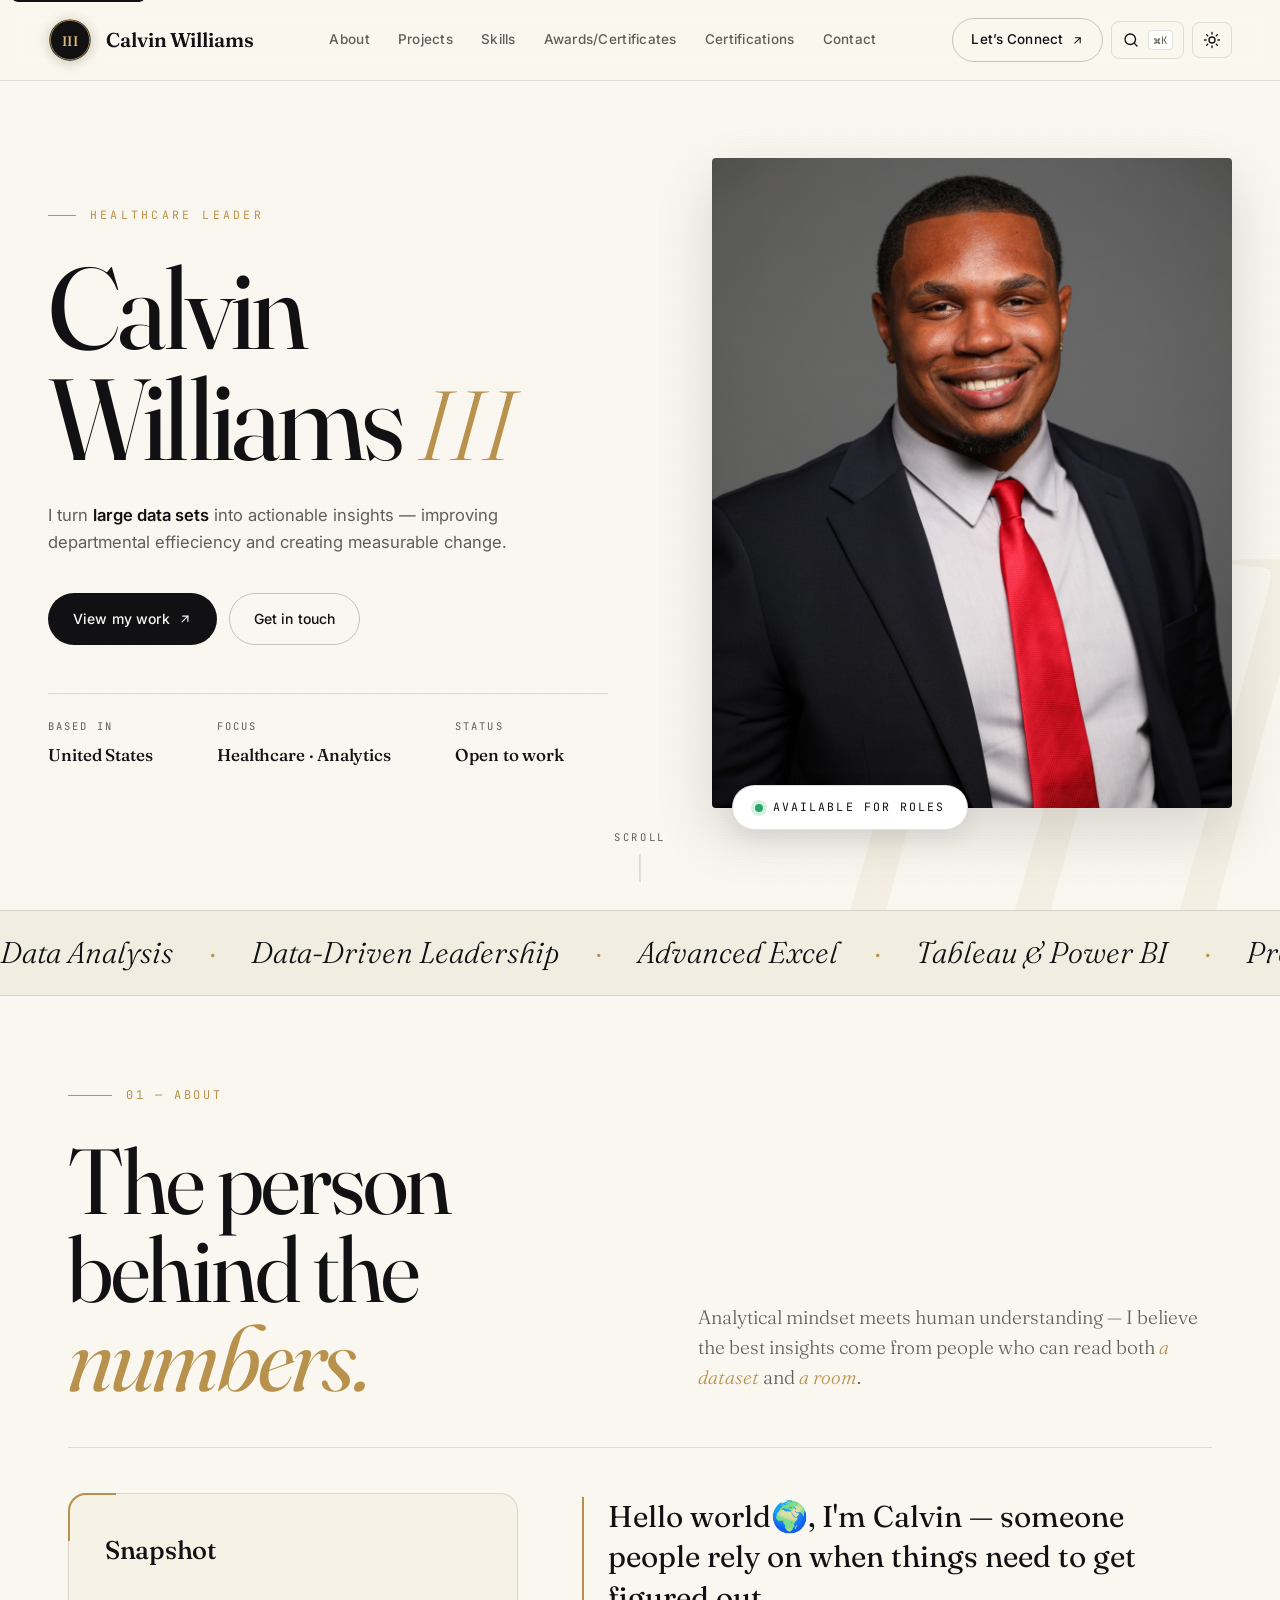
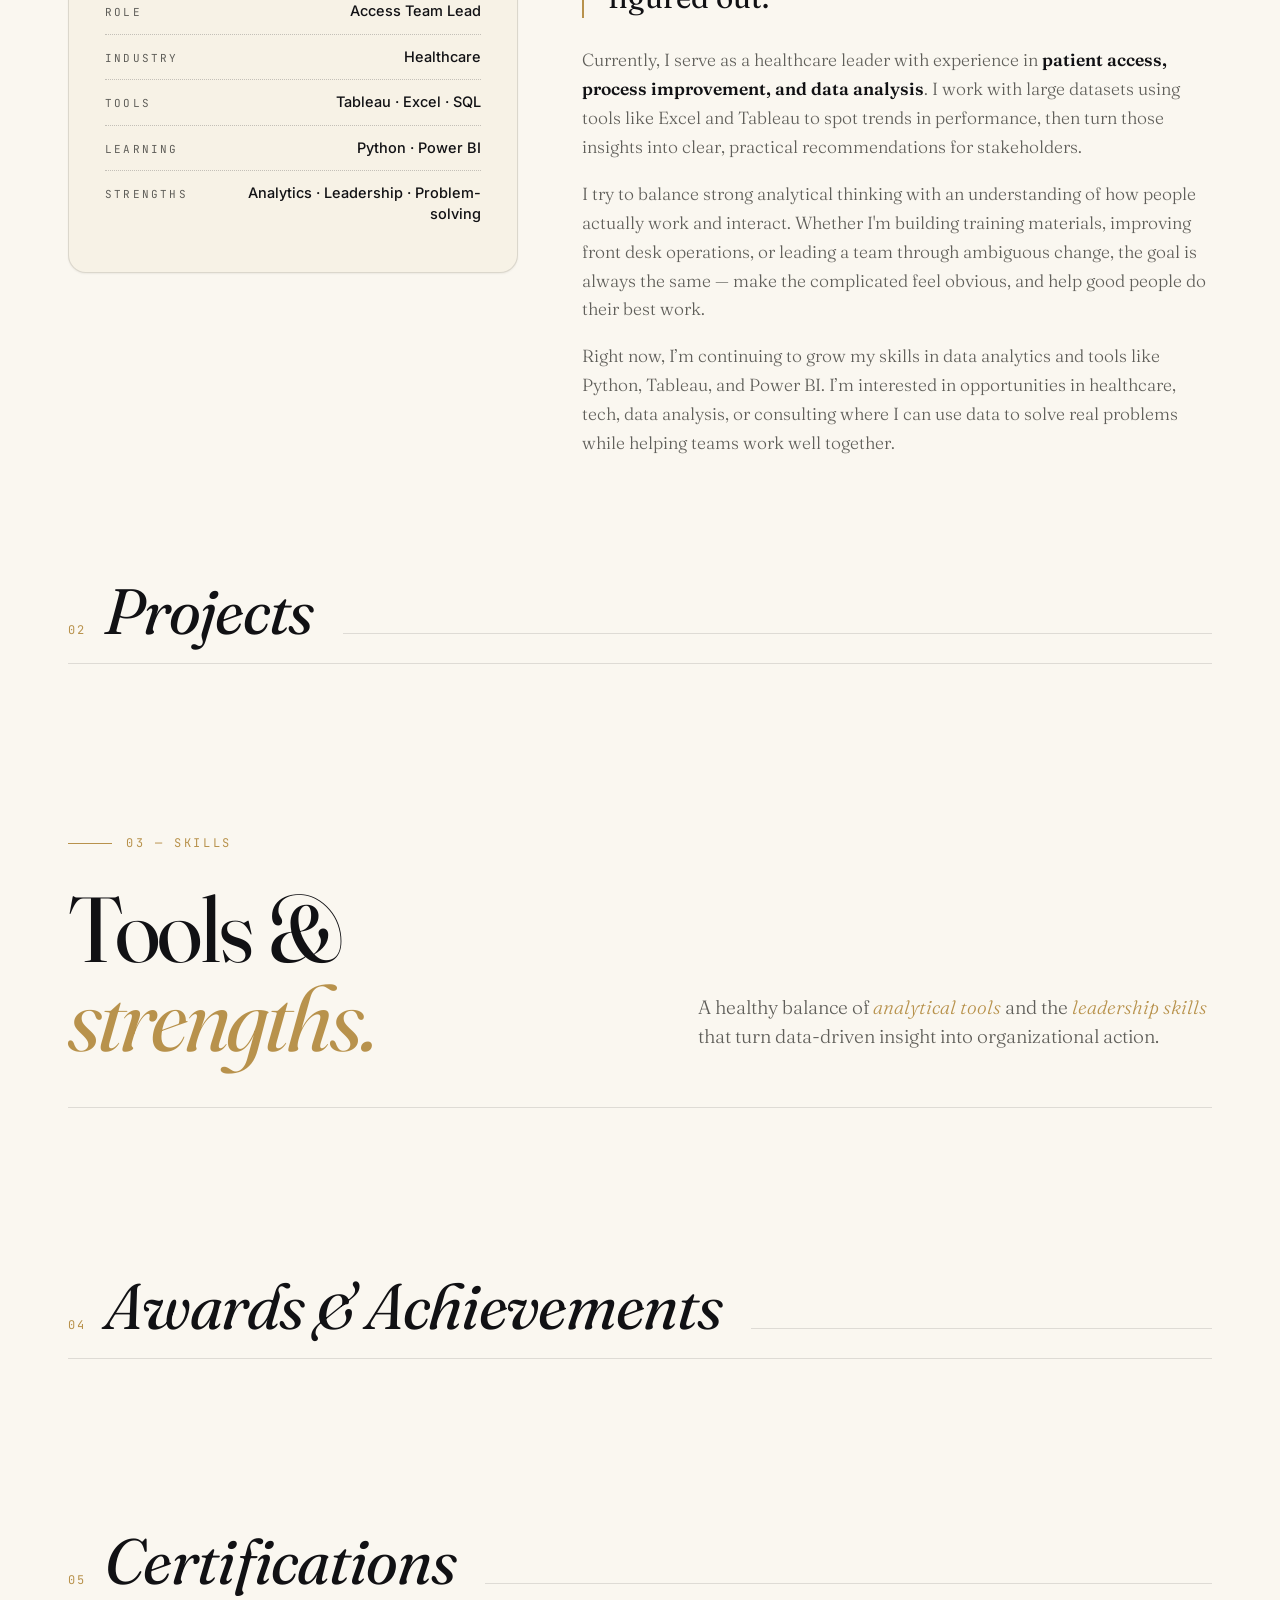
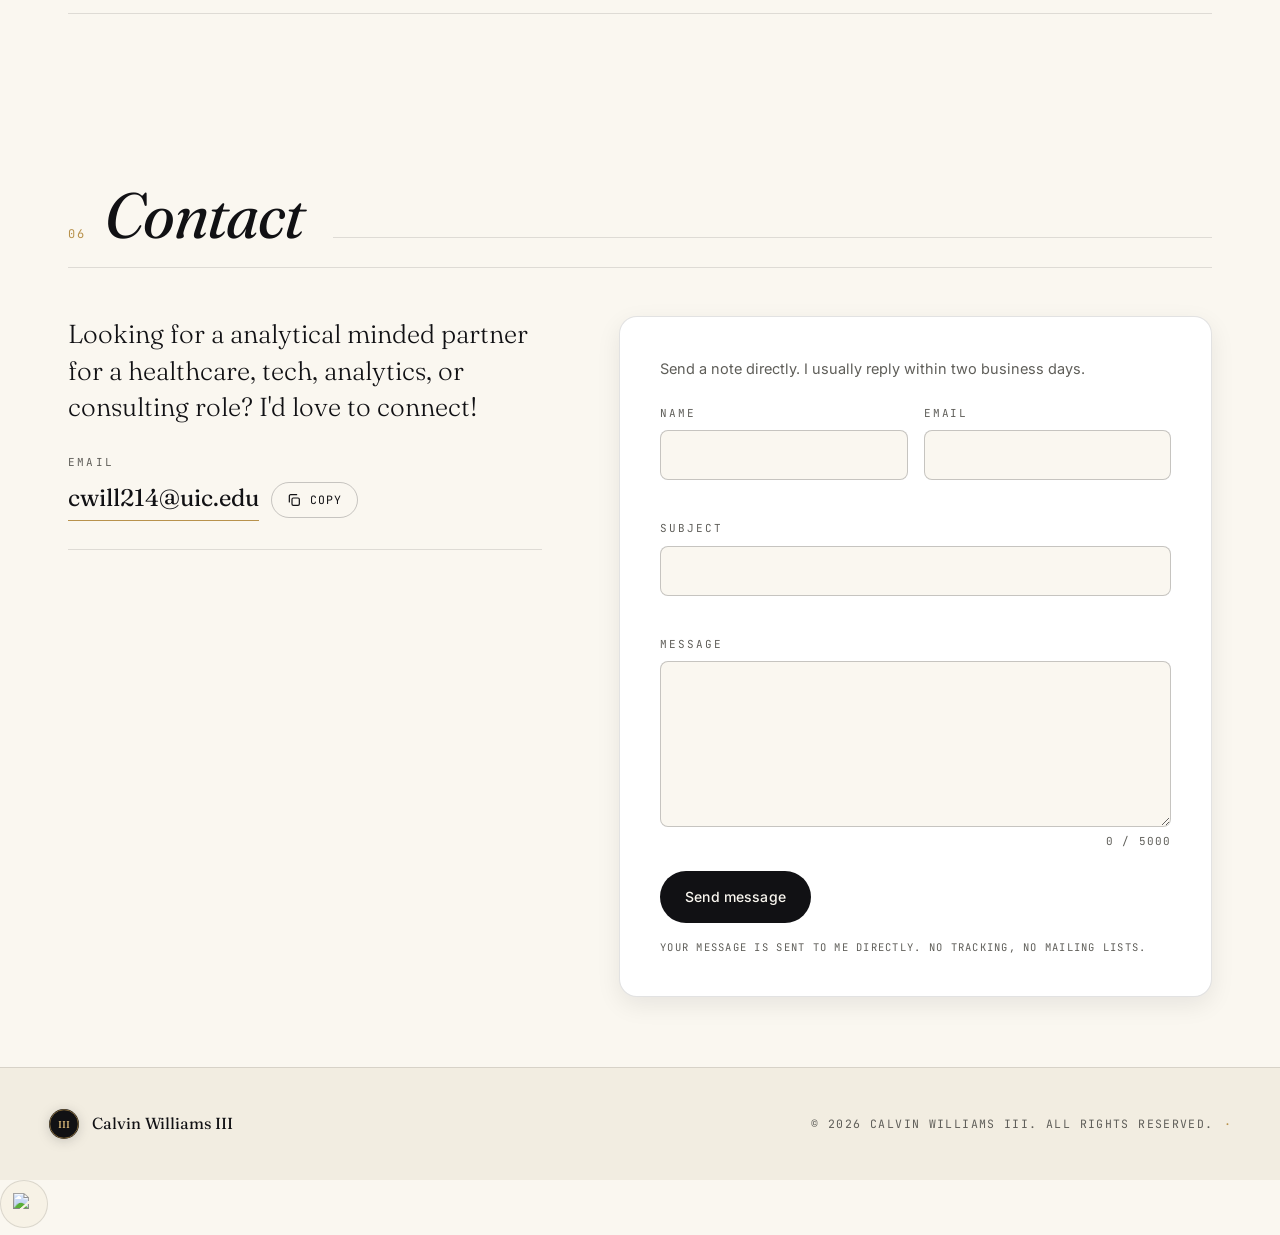
==== commit 0d460d5d: "Update comment for skills rendering in index.html" ====
--- a/index.html
+++ b/index.html
@@ -239,7 +239,7 @@
   <hr class="about-rule" aria-hidden="true" />
 
   <div class="skills-grid" id="skillsGrid">
-    <!-- Rendered by js/render.js from PORTFOLIO_DATA.capabilities -->
+    <!-- Rendered by js/render.js from PORTFOLIO_DATA.skills -->
   </div>
 </section>
 
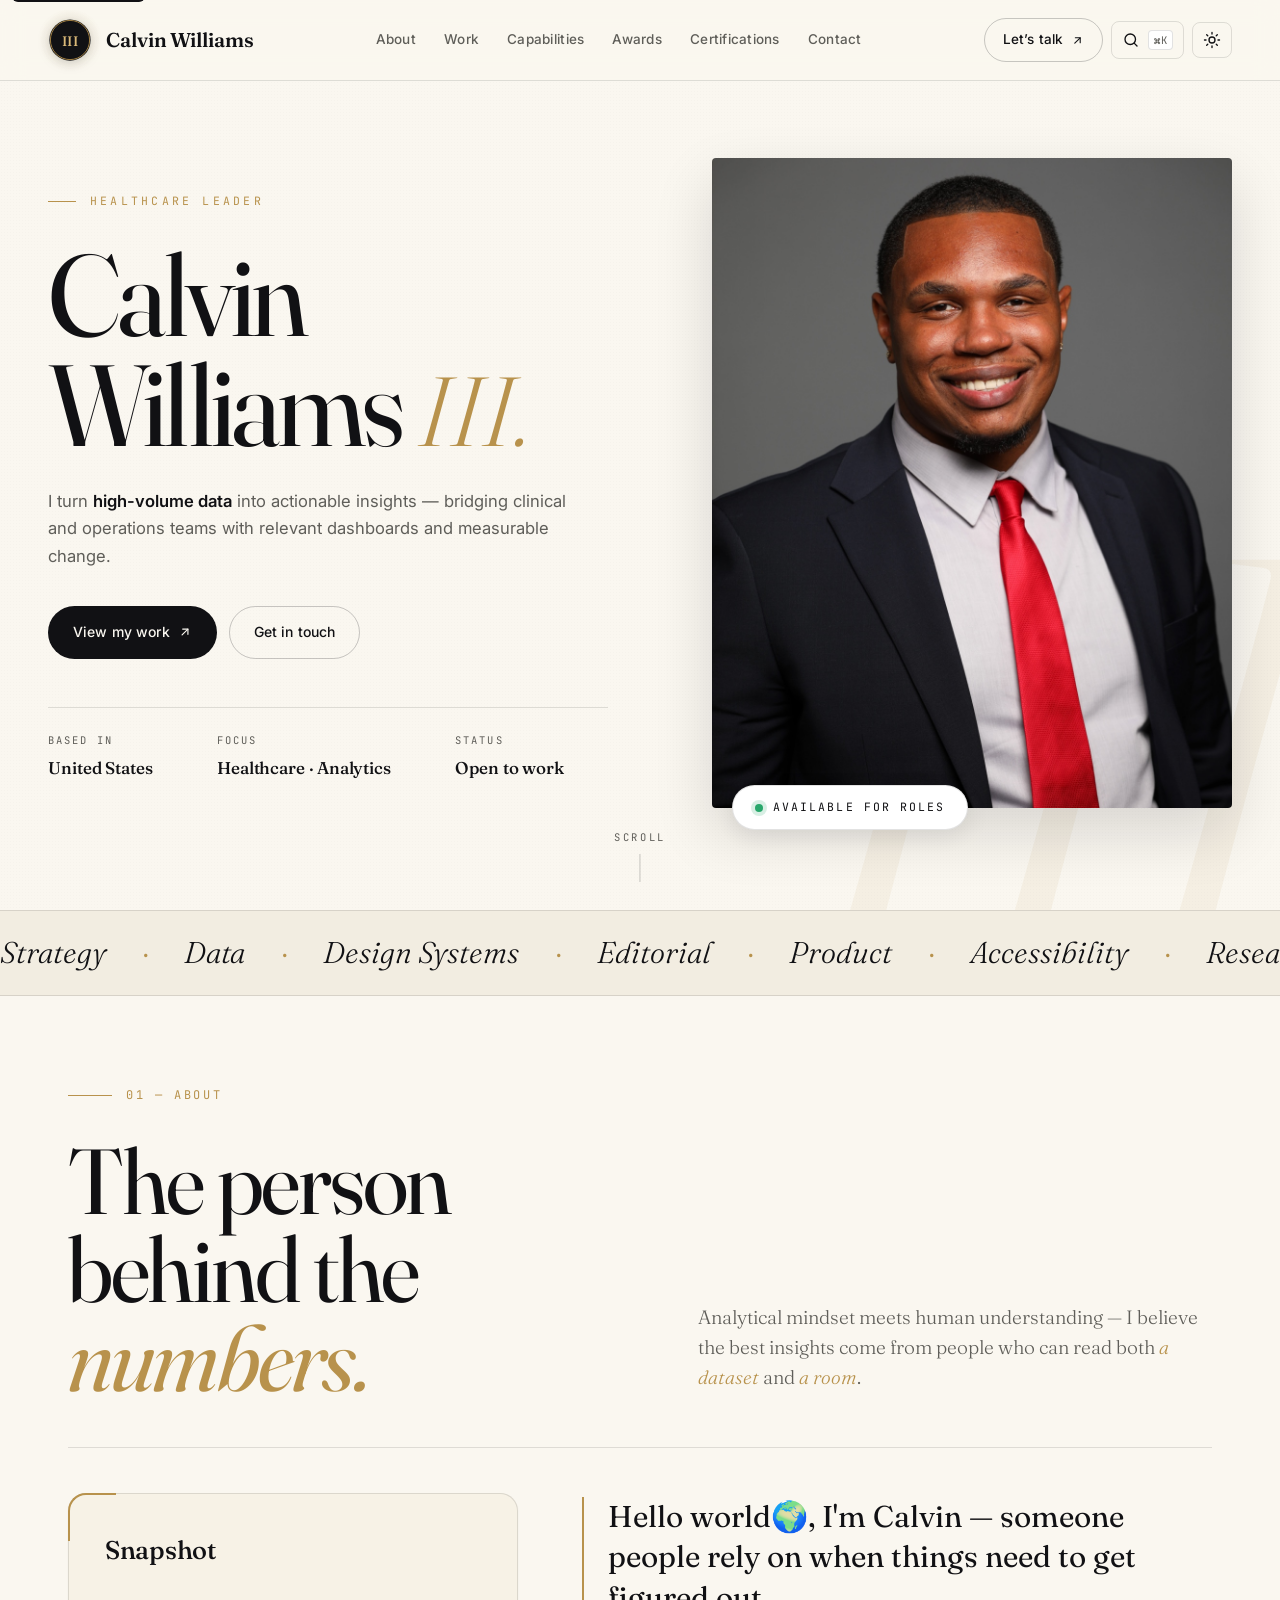
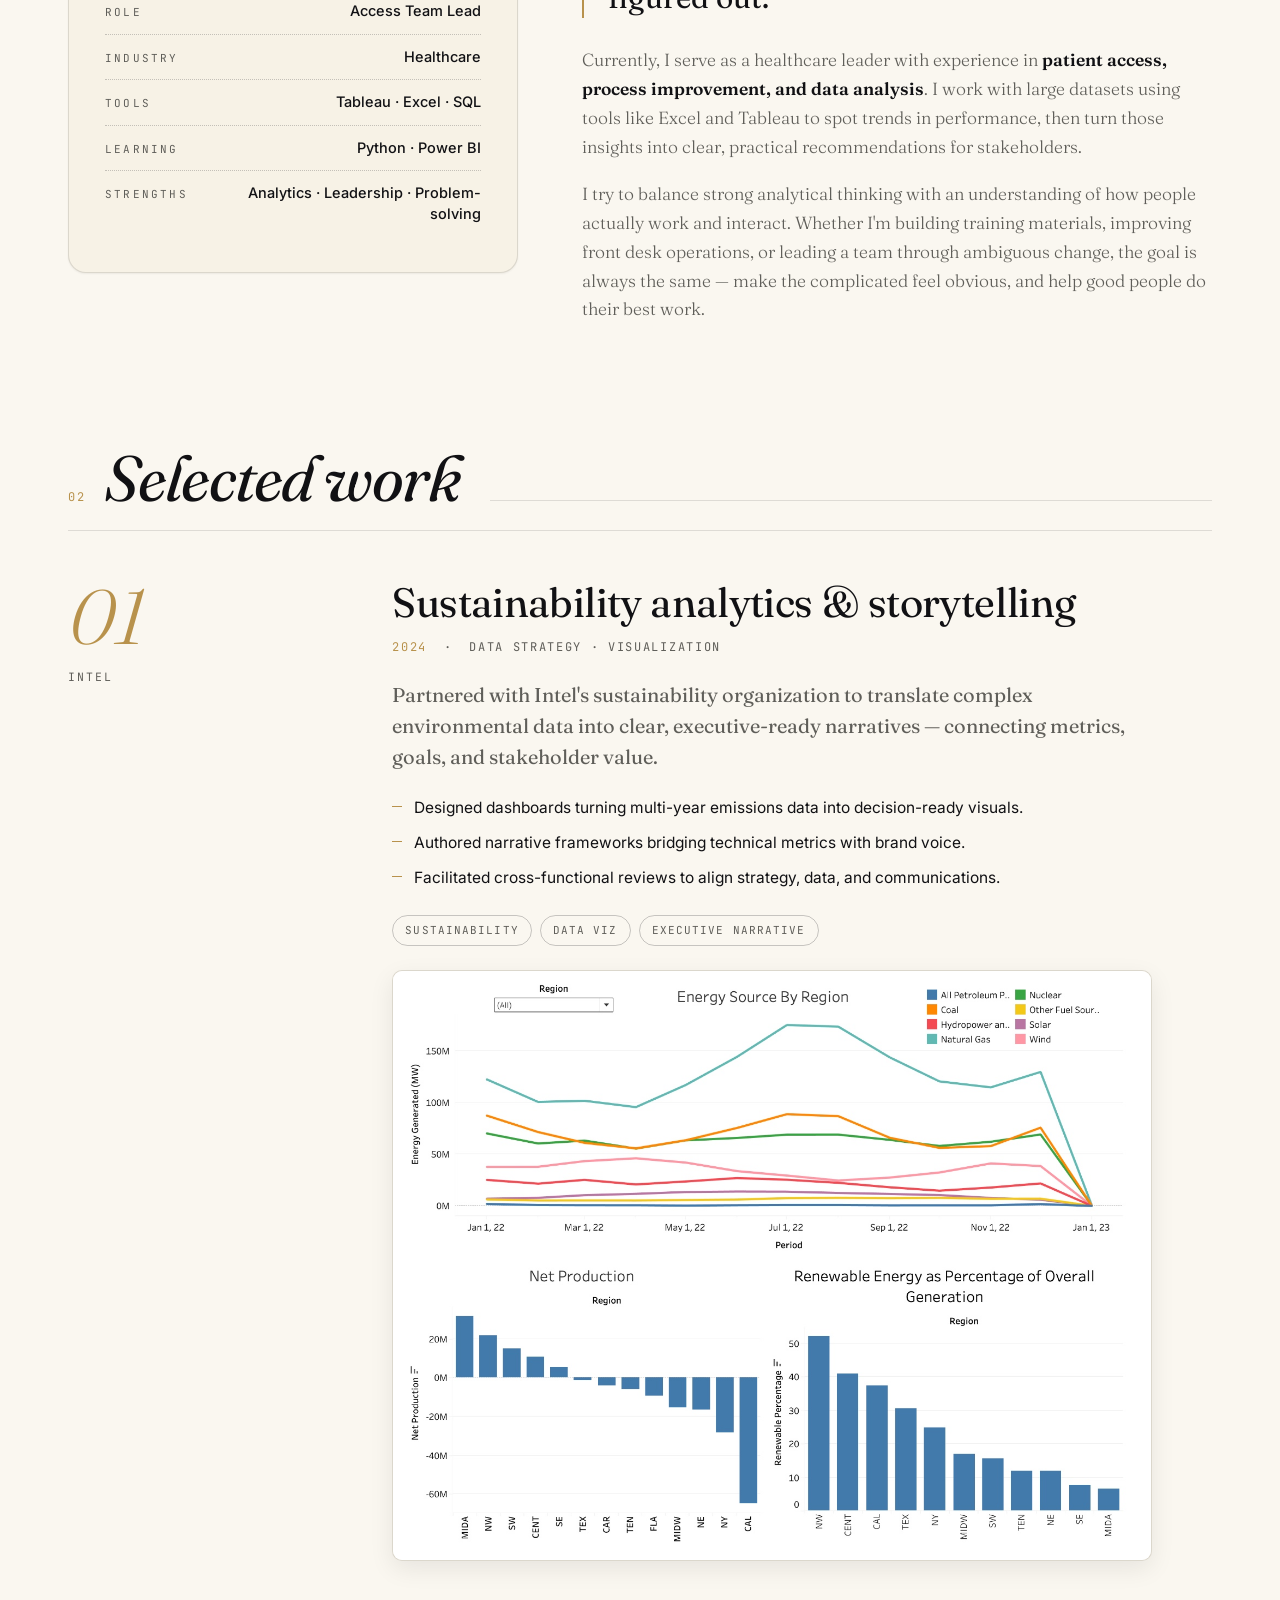
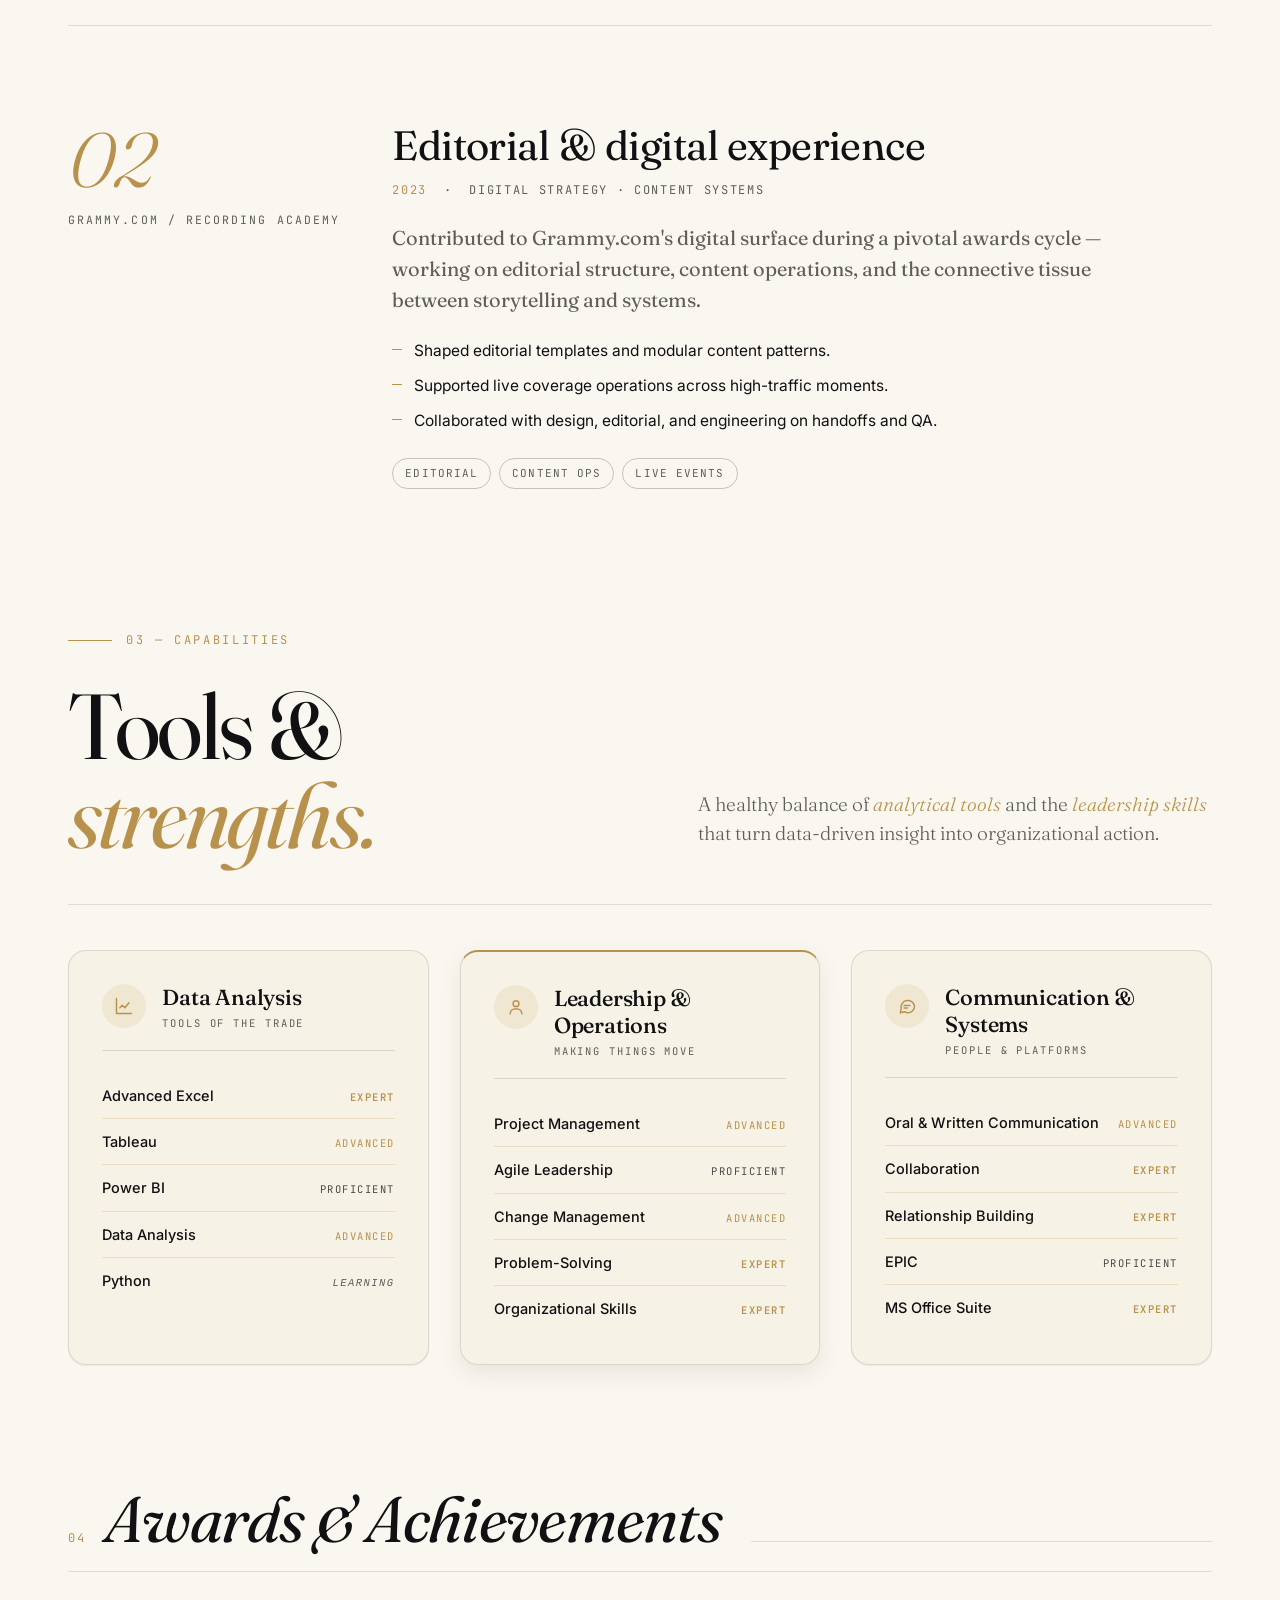
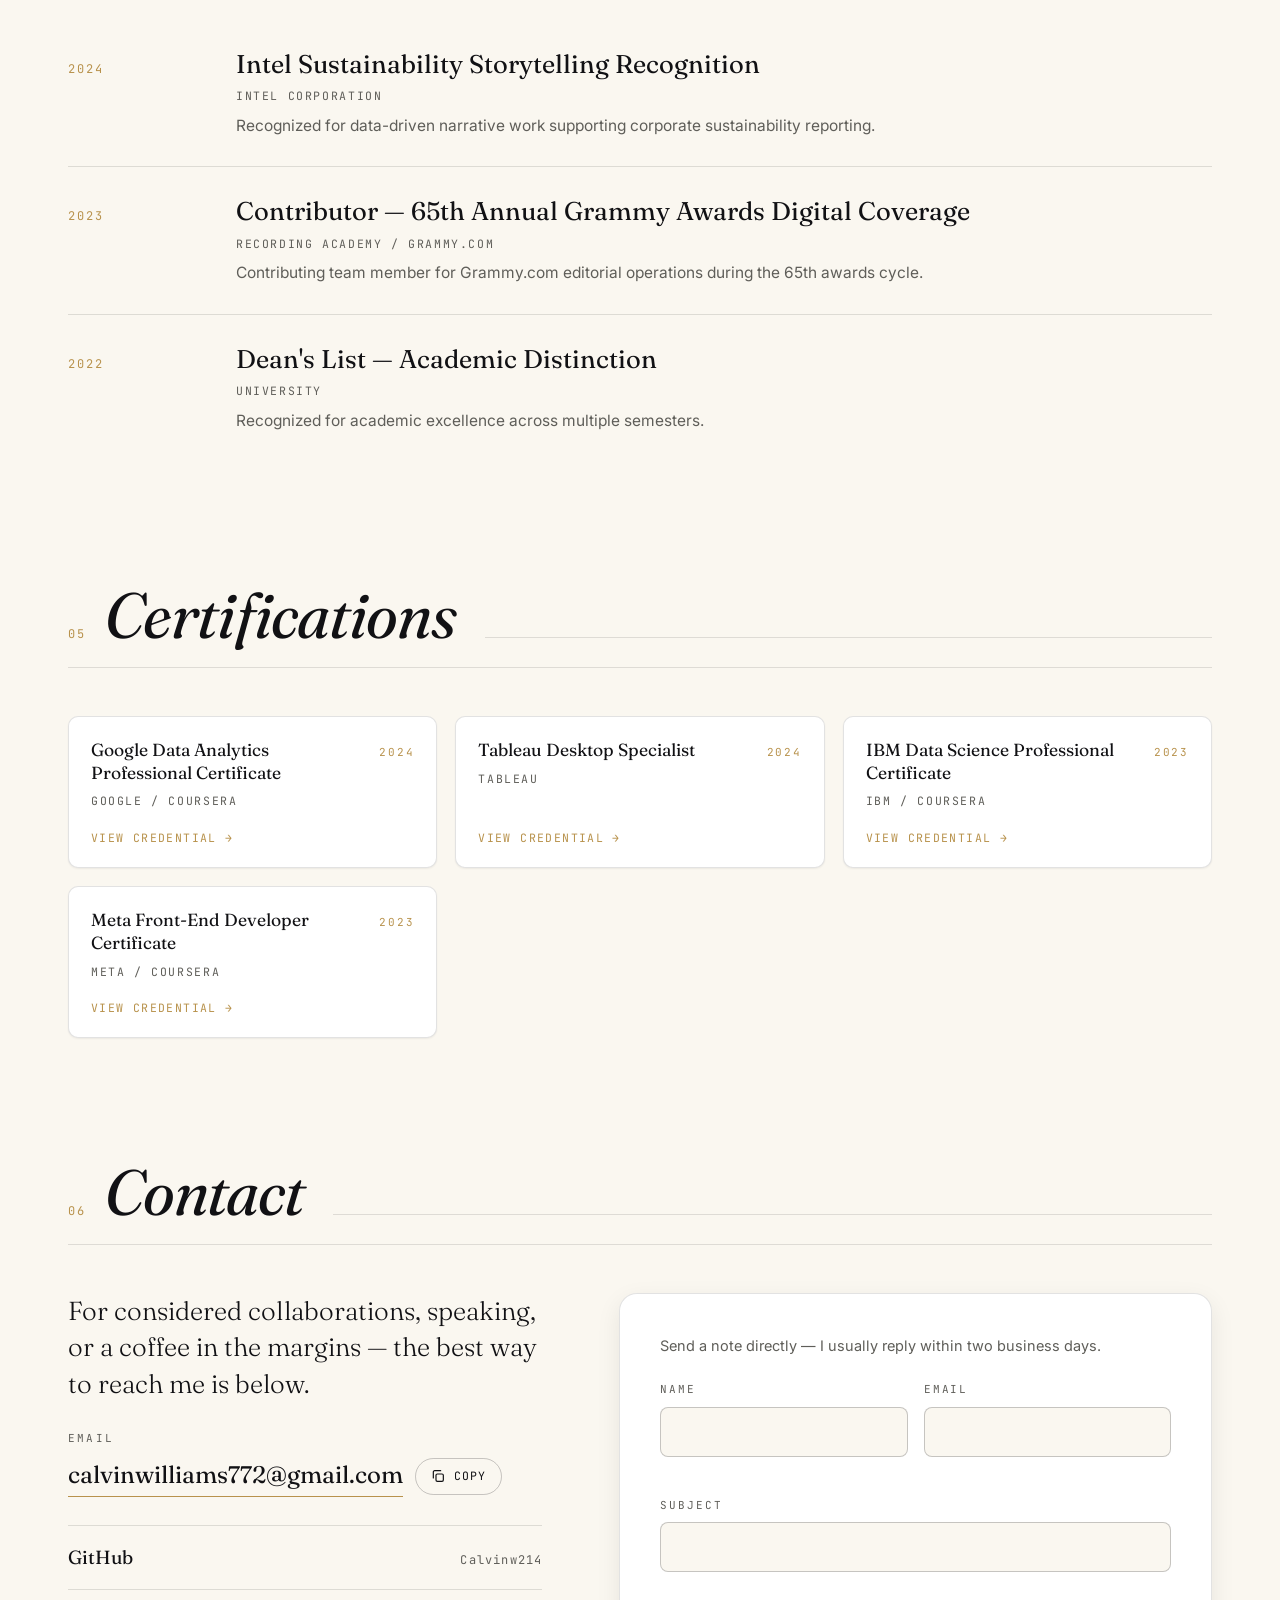
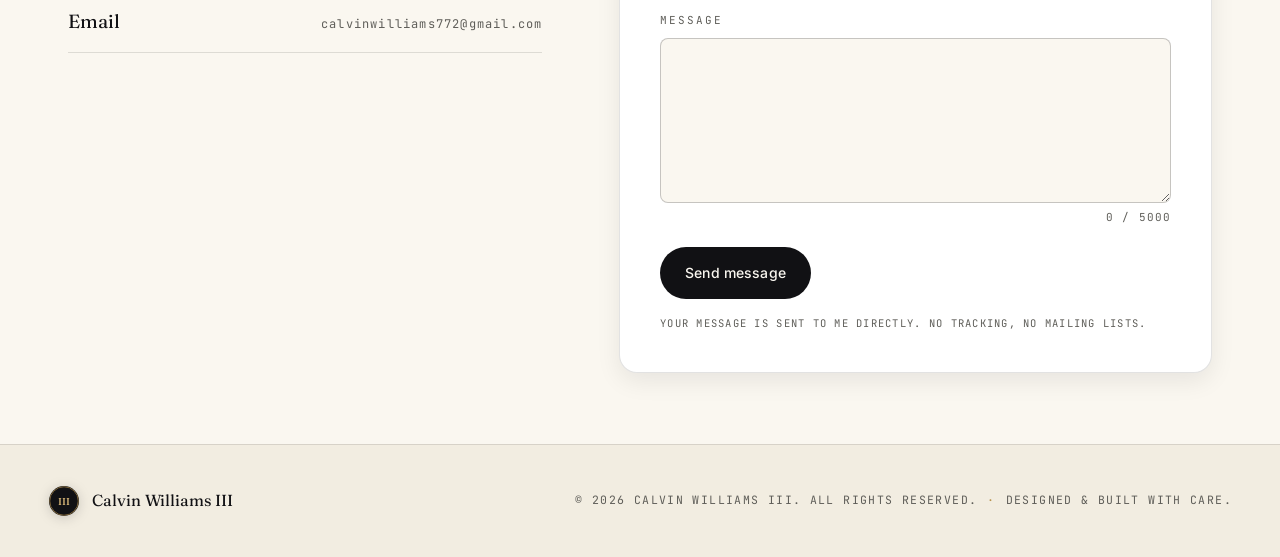
==== commit b6085b87: "Add files via upload" ====
--- a/index.html
+++ b/index.html
@@ -4,7 +4,7 @@
 <meta charset="utf-8" />
 <meta name="viewport" content="width=device-width, initial-scale=1, viewport-fit=cover" />
 <meta name="color-scheme" content="light dark" />
-<title>Calvin Williams III — Portfolio</title>
+<title>Calvin Williams III — Data-Driven Strategist & Creative Technologist</title>
 <meta name="description" content="Portfolio of Calvin Williams III — data-driven strategist, systems thinker and creative technologist. Selected projects: Intel sustainability and Grammy.com digital experiences." />
 <meta name="author" content="Calvin Williams III" />
 <meta name="theme-color" content="#faf7f0" media="(prefers-color-scheme: light)" />
@@ -62,16 +62,16 @@
 
   <nav class="nav-links" aria-label="Primary">
     <a href="#about">About</a>
-    <a href="#projects">Projects</a>
-    <a href="#skills">Skills</a>
-    <a href="#awards">Awards/Certificates</a>
+    <a href="#projects">Work</a>
+    <a href="#capabilities">Capabilities</a>
+    <a href="#awards">Awards</a>
     <a href="#certifications">Certifications</a>
     <a href="#contact">Contact</a>
   </nav>
 
   <div class="nav-actions">
     <a class="btn btn-ghost btn-talk" href="#contact">
-      <span>Let&rsquo;s Connect</span>
+      <span>Let&rsquo;s talk</span>
       <svg viewBox="0 0 24 24" width="13" height="13" aria-hidden="true" fill="none" stroke="currentColor" stroke-width="2" stroke-linecap="round" stroke-linejoin="round"><path d="M7 17 17 7"></path><path d="M8 7h9v9"></path></svg>
     </a>
     <button class="icon-btn" id="cmdkTrigger" type="button" aria-label="Open command palette" title="Command palette (⌘K)">
@@ -99,8 +99,8 @@
 
 <div class="mobile-menu" id="mobileMenu" aria-hidden="true">
   <a href="#about">About</a>
-  <a href="#projects">Projects</a>
-  <a href="#skills">Skills</a>
+  <a href="#projects">Work</a>
+  <a href="#capabilities">Capabilities</a>
   <a href="#awards">Awards</a>
   <a href="#certifications">Certifications</a>
   <a href="#contact">Contact</a>
@@ -118,11 +118,11 @@
       <p class="eyebrow reveal"><span class="eyebrow-rule" aria-hidden="true"></span>Healthcare Leader</p>
       <h1 class="hero-title reveal reveal-delay-1">
         Calvin<br />
-        Williams<span class="hero-title-accent">III</span>
+        Williams<span class="hero-title-accent">III.</span>
       </h1>
       <p class="hero-sub reveal reveal-delay-2">
-        I turn <strong>large data sets</strong> into actionable insights —
-        improving departmental effieciency and creating measurable change.
+        I turn <strong>high-volume data</strong> into actionable insights — bridging
+        clinical and operations teams with relevant dashboards and measurable change.
       </p>
       <div class="hero-cta reveal reveal-delay-3">
         <a class="btn btn-primary btn-arrow" href="#projects">
@@ -168,8 +168,8 @@
 <!-- Running marquee -->
 <div class="marquee" aria-hidden="true">
   <div class="marquee-track">
-    <span>Data Analysis</span><span>·</span><span>Data-Driven Leadership</span><span>·</span><span>Advanced Excel</span><span>·</span><span>Tableau & Power BI</span><span>·</span><span>Problem-solving</span><span>·</span><span>Revenue Cycle</span><span>·</span>
-    <span>Data Analysis</span><span>·</span><span>Data-Driven Leadership</span><span>·</span><span>Advanced Excel</span><span>·</span><span>Tableau & Power BI</span><span>·</span><span>Problem-solving</span><span>·</span><span>Revenue Cycle</span><span>·</span>
+    <span>Strategy</span><span>·</span><span>Data</span><span>·</span><span>Design Systems</span><span>·</span><span>Editorial</span><span>·</span><span>Product</span><span>·</span><span>Accessibility</span><span>·</span><span>Research</span><span>·</span>
+    <span>Strategy</span><span>·</span><span>Data</span><span>·</span><span>Design Systems</span><span>·</span><span>Editorial</span><span>·</span><span>Product</span><span>·</span><span>Accessibility</span><span>·</span><span>Research</span><span>·</span>
   </div>
 </div>
 
@@ -213,7 +213,7 @@
 <section class="section projects" id="projects">
   <header class="section-head">
     <span class="section-num">02</span>
-    <h2 class="section-title">Projects</h2>
+    <h2 class="section-title">Selected work</h2>
     <span class="section-rule" aria-hidden="true"></span>
   </header>
 
@@ -222,9 +222,9 @@
   </div>
 </section>
 
-<!-- Skills -->
-<section class="section skills" id="skills">
-  <p class="section-eyebrow reveal"><span class="eyebrow-rule" aria-hidden="true"></span>03 — Skills</p>
+<!-- Capabilities -->
+<section class="section capabilities" id="capabilities">
+  <p class="section-eyebrow reveal"><span class="eyebrow-rule" aria-hidden="true"></span>03 — Capabilities</p>
 
   <div class="about-head reveal reveal-delay-1">
     <h2 class="about-title">
@@ -238,8 +238,8 @@
 
   <hr class="about-rule" aria-hidden="true" />
 
-  <div class="skills-grid" id="skillsGrid">
-    <!-- Rendered by js/render.js from PORTFOLIO_DATA.skills -->
+  <div class="capabilities-grid" id="capabilitiesGrid">
+    <!-- Rendered by js/render.js from PORTFOLIO_DATA.capabilities -->
   </div>
 </section>
 
@@ -280,14 +280,14 @@
   <div class="contact-grid">
     <div class="contact-info reveal">
       <p class="contact-lede">
-       Looking for a analytical minded partner for a healthcare, tech, analytics, 
-       or consulting role? I'd love to connect!
+        For considered collaborations, speaking, or a coffee in the margins —
+        the best way to reach me is below.
       </p>
 
       <div class="email-copy">
         <span class="email-copy-label">Email</span>
         <div class="email-copy-row">
-          <a class="email-copy-value" href="mailto:cwill214@uic.edu" id="emailLink">cwill214@uic.edu</a>
+          <a class="email-copy-value" href="mailto:calvinwilliams772@gmail.com" id="emailLink">calvinwilliams772@gmail.com</a>
           <button class="email-copy-btn" id="copyEmailBtn" type="button" aria-label="Copy email address to clipboard">
             <svg viewBox="0 0 24 24" width="16" height="16" aria-hidden="true" fill="none" stroke="currentColor" stroke-width="1.8" stroke-linecap="round" stroke-linejoin="round">
               <rect x="9" y="9" width="11" height="11" rx="2"></rect>
@@ -304,7 +304,7 @@
     </div>
 
     <form class="contact-form reveal reveal-delay-1" id="contactForm" novalidate autocomplete="on">
-      <p class="form-intro">Send a note directly. I usually reply within two business days.</p>
+      <p class="form-intro">Send a note directly — I usually reply within two business days.</p>
 
       <!-- Honeypot (hidden from humans) -->
       <div class="hp-field" aria-hidden="true">
@@ -348,7 +348,7 @@
         <noscript>
           <p class="form-fallback">
             JavaScript is disabled. Please email
-            <a href="mailto:cwill214@uic.edu">cwill214@uic.edu</a> directly.
+            <a href="mailto:calvinwilliams772@gmail.com">calvinwilliams772@gmail.com</a> directly.
           </p>
         </noscript>
       </div>
@@ -380,6 +380,7 @@
     <p class="footer-meta">
       <span>© <span id="year">2026</span> Calvin Williams III. All rights reserved.</span>
       <span class="dot" aria-hidden="true">·</span>
+      <span>Designed &amp; built with care.</span>
     </p>
   </div>
 </footer>
@@ -414,10 +415,3 @@
 <script src="js/main.js"></script>
 </body>
 </html>
-
-<!-- LinkedIn -->
-<a href="https://www.linkedin.com/in/calvin-williams-iii-318690190"
-   target="_blank" rel="noopener noreferrer"
-   class="linkedin-badge" aria-label="Visit my LinkedIn profile">
-  <img src="assets/linkedin.png" alt="LinkedIn" width="28" height="28">
-</a>
--- a/css/style.css
+++ b/css/style.css
@@ -414,7 +414,7 @@
 }
 .section-rule { flex: 1; height: 1px; background: var(--line); margin-left: 12px; }
 
-/* ---------- Section eyebrow (shared by About + skills) ---------- */
+/* ---------- Section eyebrow (shared by About + Capabilities) ---------- */
 .section-eyebrow {
   display: flex; align-items: center; gap: 14px;
   font-family: var(--mono); font-size: 12px; letter-spacing: 0.22em;
@@ -665,16 +665,16 @@
   color: var(--gold); text-transform: uppercase;
 }
 
-/* ---------- Skills ---------- */
-.skill { padding-top: clamp(32px, 4vw, 56px); padding-bottom: clamp(48px, 5.5vw, 80px); }
-
-.skill-grid {
+/* ---------- Capabilities ---------- */
+.capabilities { padding-top: clamp(32px, 4vw, 56px); padding-bottom: clamp(48px, 5.5vw, 80px); }
+
+.capabilities-grid {
   display: grid; grid-template-columns: repeat(3, 1fr);
   gap: clamp(20px, 2.4vw, 32px);
   align-items: stretch;
 }
 
-.skill-card {
+.capability-card {
   position: relative;
   background: var(--surface-2);
   border: 1px solid var(--line);
@@ -684,67 +684,67 @@
   box-shadow: var(--shadow-sm);
   transition: transform 0.3s var(--easing), box-shadow 0.3s var(--easing), border-color 0.3s var(--easing);
 }
-.skill-card:hover {
+.capability-card:hover {
   transform: translateY(-3px);
   box-shadow: var(--shadow-md);
   border-color: var(--line-strong, rgba(17,17,20,0.22));
 }
-.skill-card-highlight {
+.capability-card-highlight {
   border-top: 2px solid var(--gold);
   box-shadow: var(--shadow-md);
 }
 
-.skill-head {
+.capability-head {
   display: flex; align-items: flex-start; gap: 16px;
   margin: 0 0 22px;
   padding-bottom: 18px;
   border-bottom: 1px solid var(--line);
 }
-.skill-icon {
+.capability-icon {
   width: 44px; height: 44px; flex-shrink: 0;
   border-radius: 50%;
   display: inline-flex; align-items: center; justify-content: center;
   background: rgba(184, 146, 76, 0.12);
   color: var(--gold);
 }
-.skill-icon svg { display: block; }
-.skill-head-text { min-width: 0; }
-.skill-title {
+.capability-icon svg { display: block; }
+.capability-head-text { min-width: 0; }
+.capability-title {
   font-family: var(--serif); font-weight: 500;
   font-size: clamp(18px, 1.7vw, 22px); line-height: 1.25;
   letter-spacing: -0.01em;
   color: var(--ink); margin: 0 0 4px;
 }
-.skill-subtitle {
+.capability-subtitle {
   font-family: var(--mono); font-size: 10.5px; letter-spacing: 0.18em;
   text-transform: uppercase; color: var(--mute);
   margin: 0;
 }
 
-.skill-items {
+.capability-items {
   list-style: none; padding: 0; margin: 0;
   display: flex; flex-direction: column;
 }
-.skill-item {
+.capability-item {
   display: flex; justify-content: space-between; align-items: baseline;
   gap: 12px; padding: 11px 0;
   border-bottom: 1px solid rgba(184, 146, 76, 0.22);
 }
-.skill-item:last-child { border-bottom: 0; }
-.skill-item-name {
+.capability-item:last-child { border-bottom: 0; }
+.capability-item-name {
   font-family: var(--sans); font-size: 14.5px; font-weight: 500;
   color: var(--ink);
 }
-.skill-item-level {
+.capability-item-level {
   font-family: var(--mono); font-size: 10.5px; letter-spacing: 0.14em;
   text-transform: uppercase;
   color: var(--mute);
   flex-shrink: 0;
 }
-.skill-item-level.level-expert     { color: var(--gold); font-weight: 600; }
-.skill-item-level.level-advanced   { color: var(--gold); }
-.skill-item-level.level-proficient { color: var(--ink); opacity: 0.75; }
-.skill-item-level.level-learning   { color: var(--mute); font-style: italic; }
+.capability-item-level.level-expert     { color: var(--gold); font-weight: 600; }
+.capability-item-level.level-advanced   { color: var(--gold); }
+.capability-item-level.level-proficient { color: var(--ink); opacity: 0.75; }
+.capability-item-level.level-learning   { color: var(--mute); font-style: italic; }
 
 /* ---------- Contact ---------- */
 .contact-grid {
@@ -1023,7 +1023,7 @@
   .about-tagline { margin-bottom: 0; max-width: none; }
   .about-body { grid-template-columns: 1fr; gap: 32px; }
 
-  .skills-grid { grid-template-columns: 1fr; gap: 20px; }
+  .capabilities-grid { grid-template-columns: 1fr; gap: 20px; }
 
   .project { grid-template-columns: 1fr; gap: 20px; }
   .project-meta { position: static; }
@@ -1087,13 +1087,13 @@
   .section-eyebrow { color: #666; }
   .about-title { font-size: 40px; color: #111; }
   .about-body { grid-template-columns: 1fr; gap: 16px; }
-  .skills-grid { grid-template-columns: 1fr; gap: 12px; }
-  .skills-card { break-inside: avoid; box-shadow: none; border-color: #999; }
+  .capabilities-grid { grid-template-columns: 1fr; gap: 12px; }
+  .capability-card { break-inside: avoid; box-shadow: none; border-color: #999; }
   .snapshot { break-inside: avoid; box-shadow: none; border-color: #999; }
   .project { page-break-inside: avoid; grid-template-columns: 1fr; gap: 8px; border-color: #999; }
   .project-title { font-size: 18px; color: #111; }
   .project-summary, .about-lede, .about-paragraphs p, .award-detail { color: #333; }
-  .project-contribs li, .skills-item-name { color: #111; }
+  .project-contribs li, .capability-item-name { color: #111; }
   .project-media { box-shadow: none; border: 1px solid #ccc; max-width: 520px; }
   .socials { display: block; }
   .cert { break-inside: avoid; box-shadow: none; border-color: #999; }
@@ -1112,25 +1112,3 @@
   .marquee-track { animation: none; }
   .reveal { opacity: 1 !important; transform: none !important; }
 }
-
-/* ---------- LinkedIn ---------- */
-.linkedin-badge {
-  display: inline-flex;
-  align-items: center;
-  justify-content: center;
-  width: 48px;
-  height: 48px;
-  border-radius: 999px;
-  border: 1px solid var(--line);
-  background: var(--surface-2);
-  transition: transform 0.25s var(--easing), border-color 0.25s var(--easing);
-}
-.linkedin-badge:hover {
-  transform: translateY(-2px);
-  border-color: var(--gold);
-}
-.linkedin-badge img {
-  display: block;
-  width: 22px;
-  height: 22px;
-}
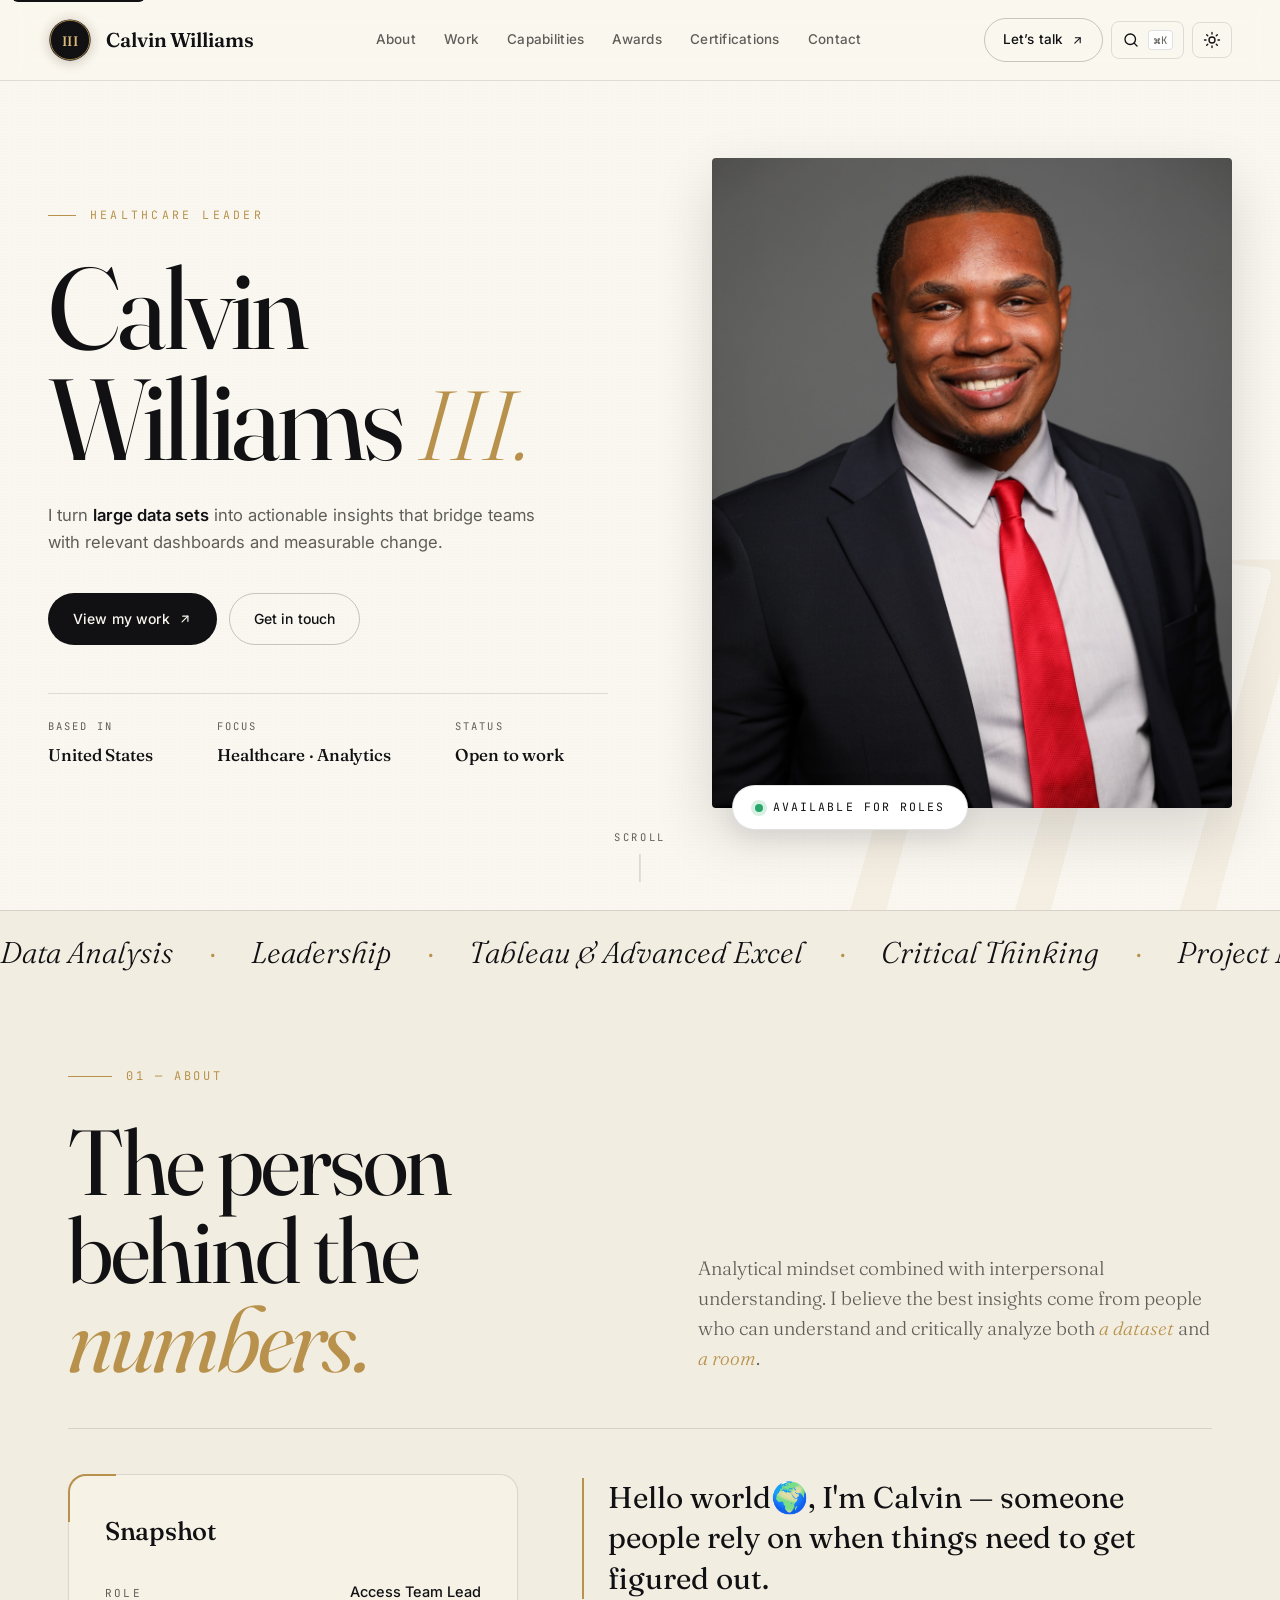
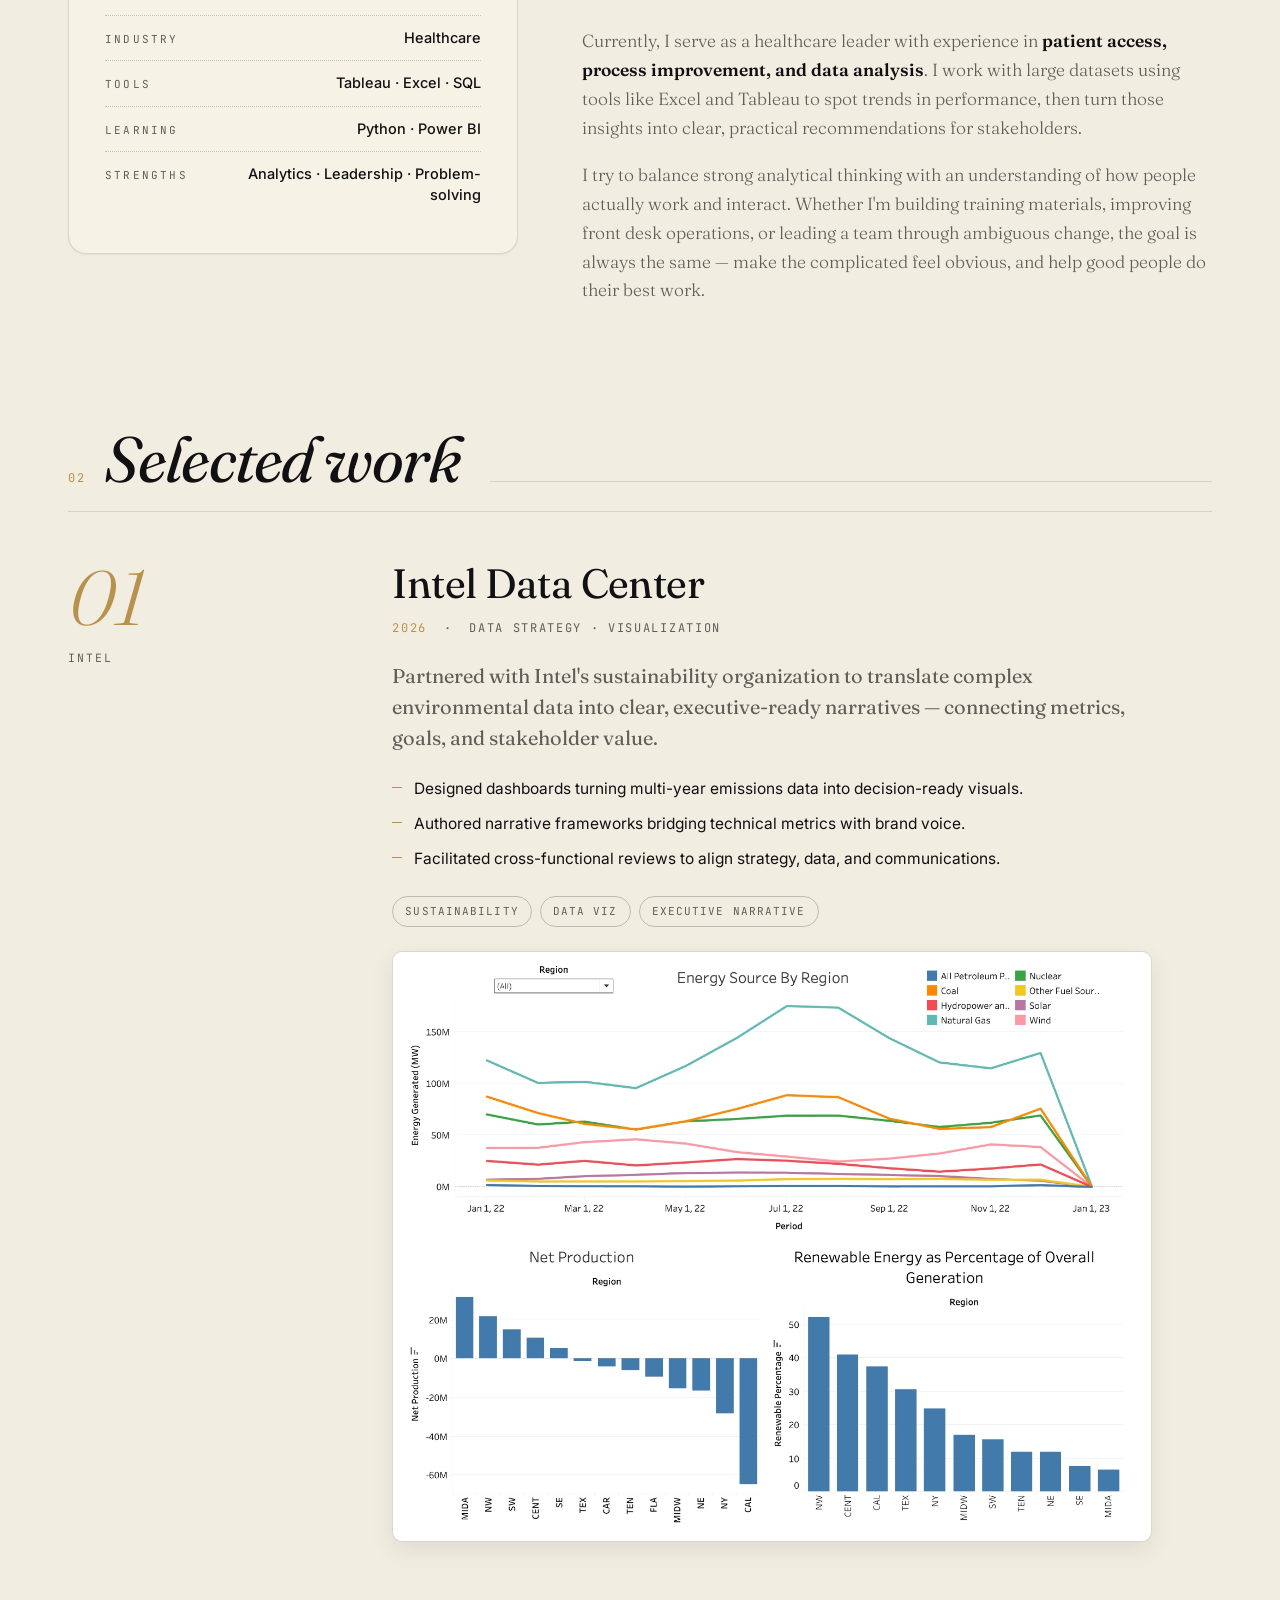
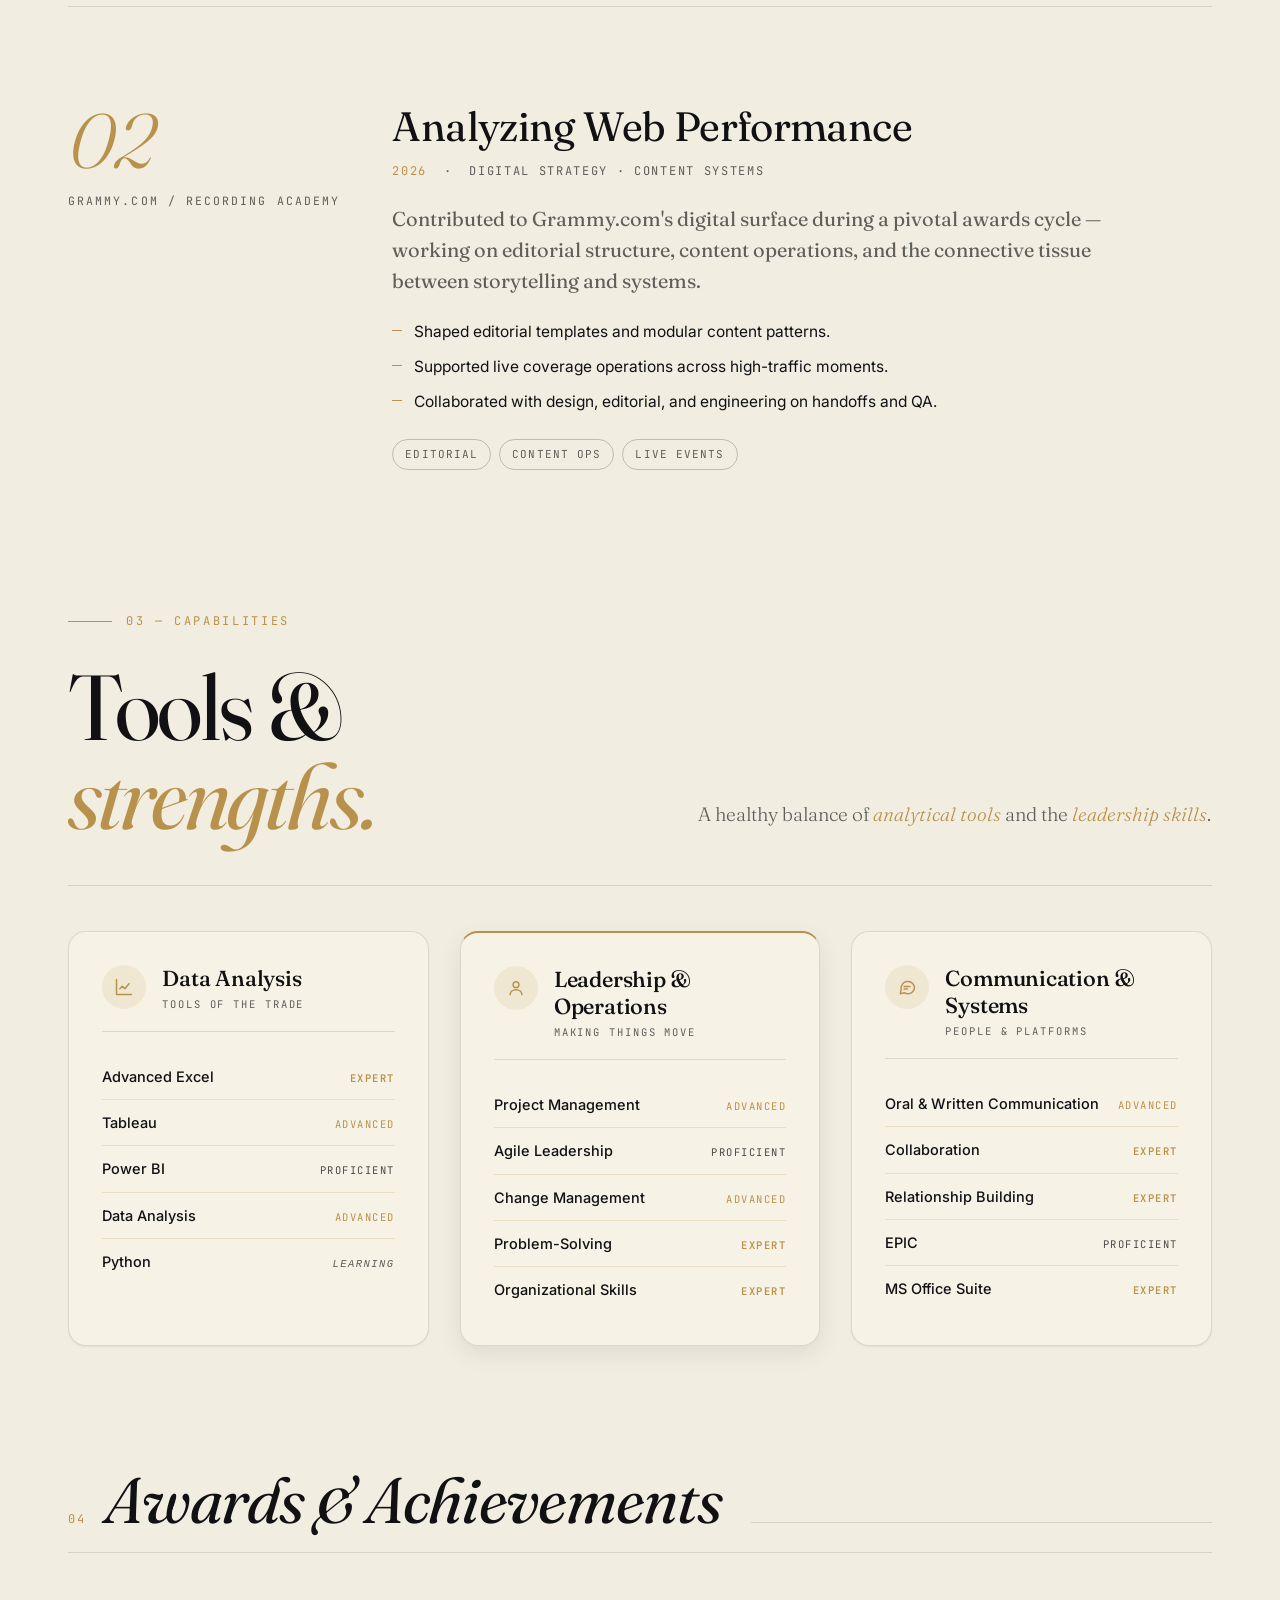
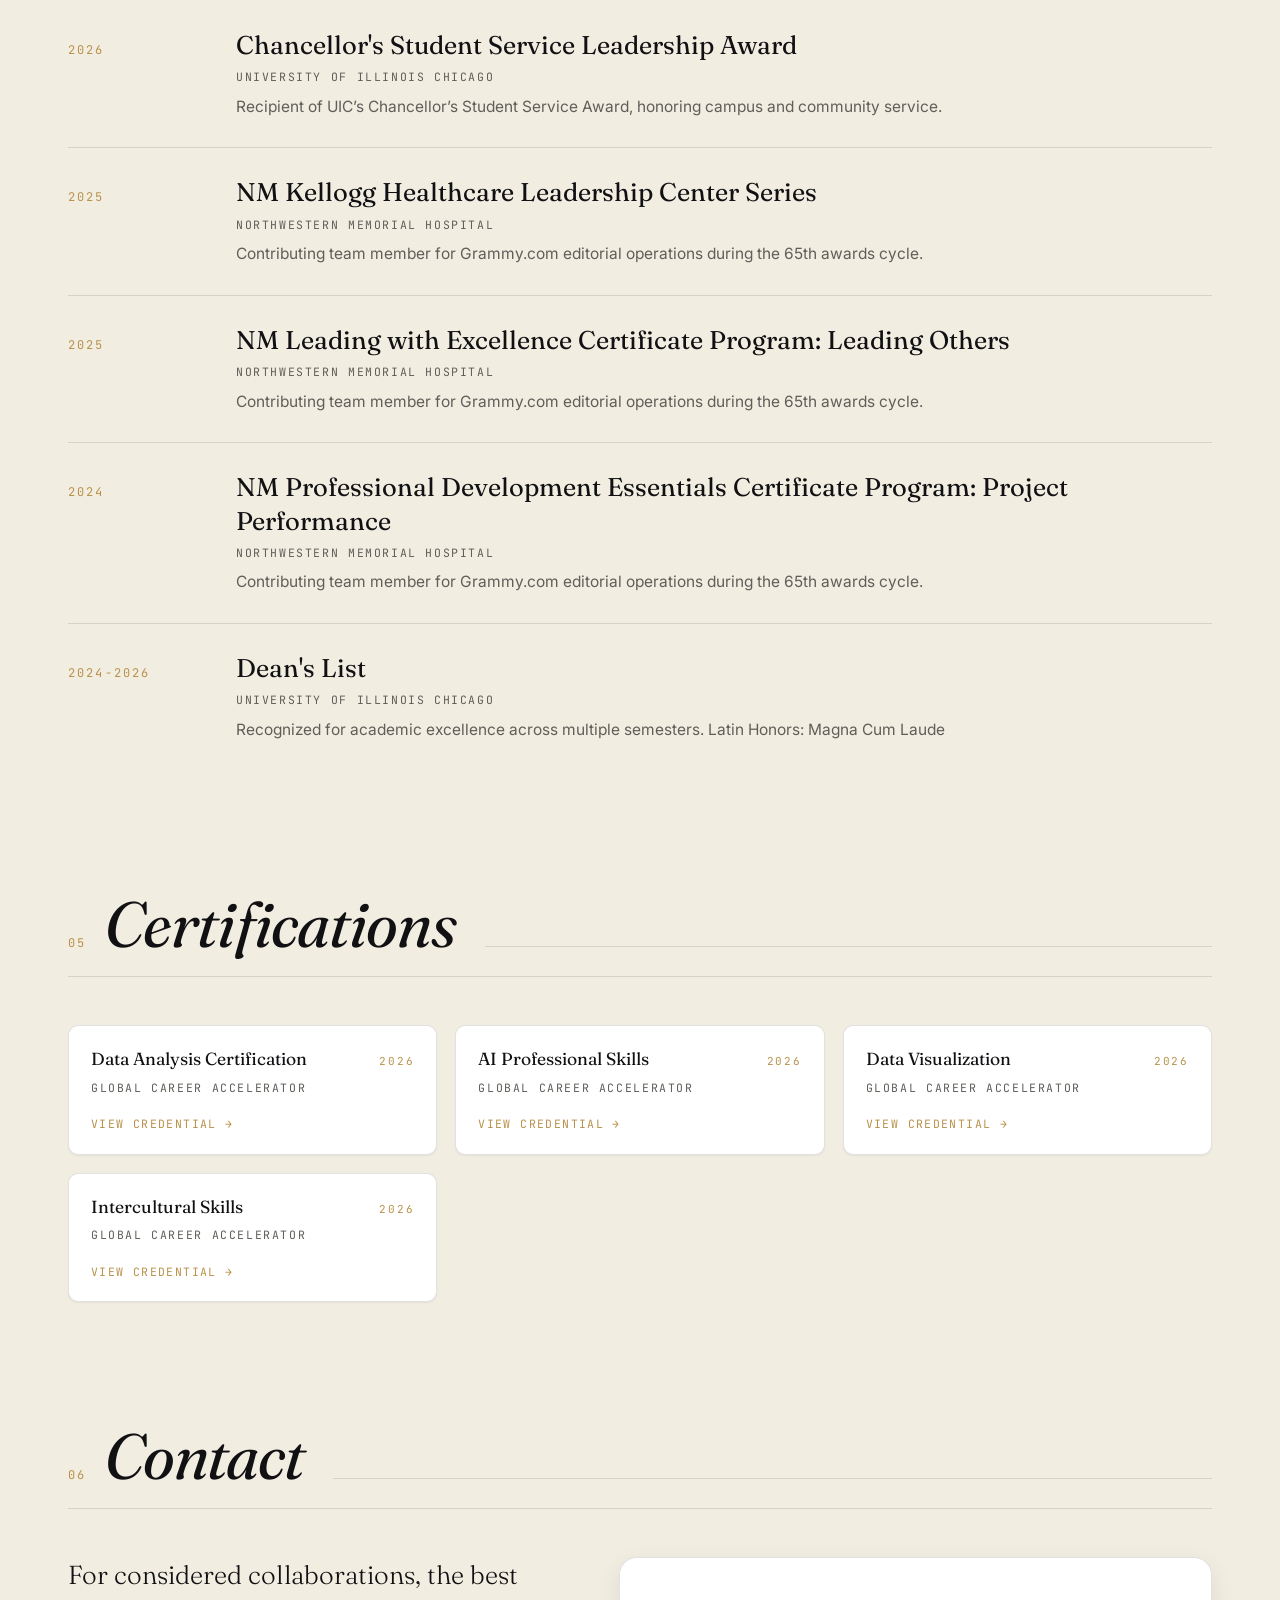
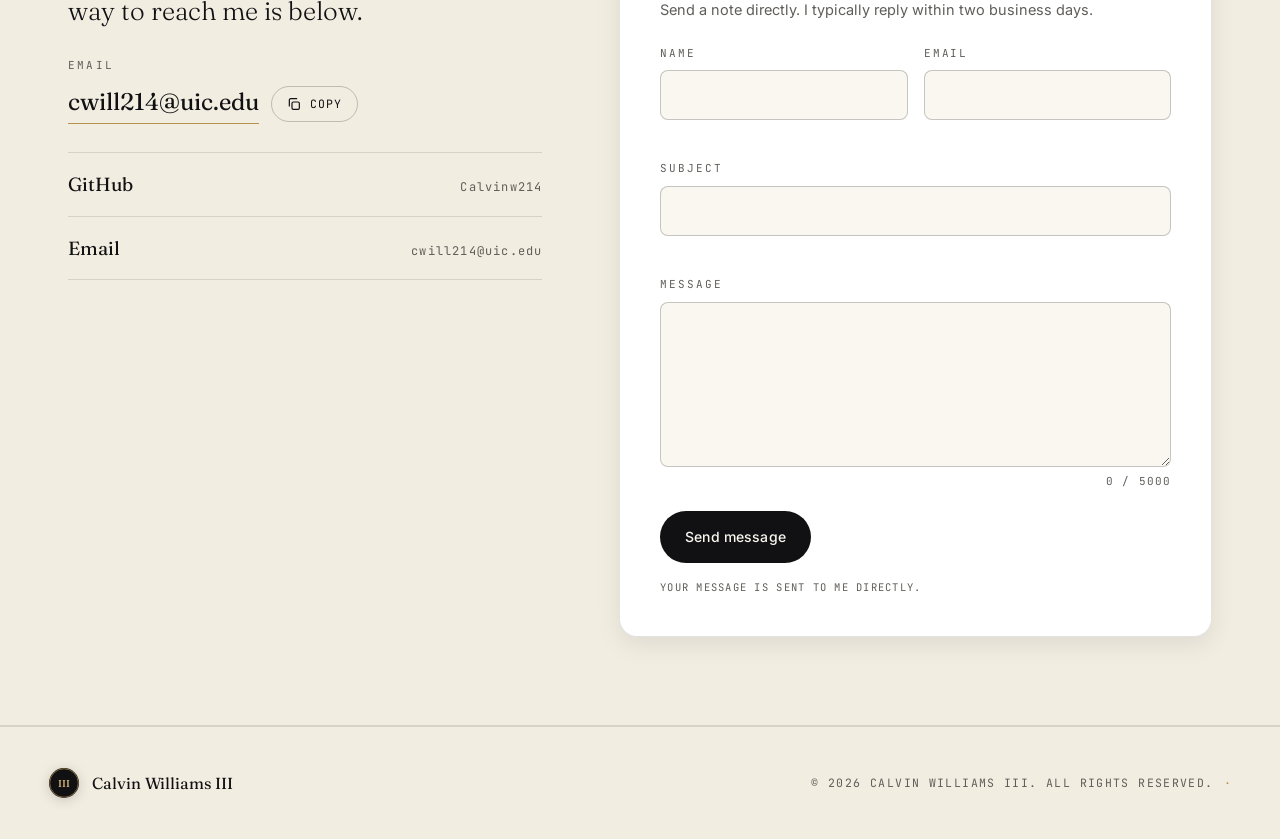
==== commit 7e40c9ec: "Refine HTML content and metadata Updated meta description and Open Graph tags for clarity. Modified " ====
--- a/index.html
+++ b/index.html
@@ -5,14 +5,14 @@
 <meta name="viewport" content="width=device-width, initial-scale=1, viewport-fit=cover" />
 <meta name="color-scheme" content="light dark" />
 <title>Calvin Williams III — Data-Driven Strategist & Creative Technologist</title>
-<meta name="description" content="Portfolio of Calvin Williams III — data-driven strategist, systems thinker and creative technologist. Selected projects: Intel sustainability and Grammy.com digital experiences." />
+<meta name="description" content="Portfolio of Calvin Williams III" />
 <meta name="author" content="Calvin Williams III" />
 <meta name="theme-color" content="#faf7f0" media="(prefers-color-scheme: light)" />
 <meta name="theme-color" content="#111114" media="(prefers-color-scheme: dark)" />
 
 <meta property="og:type" content="website" />
 <meta property="og:title" content="Calvin Williams III — Portfolio" />
-<meta property="og:description" content="Data-driven strategist, systems thinker and creative technologist." />
+<meta property="og:description" content="Aspiring Data Analyst." />
 <meta property="og:image" content="assets/calvin.jpg" />
 
 <link rel="icon" type="image/jpeg" href="assets/logo.jpg" />
@@ -121,8 +121,7 @@
         Williams<span class="hero-title-accent">III.</span>
       </h1>
       <p class="hero-sub reveal reveal-delay-2">
-        I turn <strong>high-volume data</strong> into actionable insights — bridging
-        clinical and operations teams with relevant dashboards and measurable change.
+        I turn <strong>large data sets</strong> into actionable insights that bridge teams with relevant dashboards and measurable change.
       </p>
       <div class="hero-cta reveal reveal-delay-3">
         <a class="btn btn-primary btn-arrow" href="#projects">
@@ -168,9 +167,8 @@
 <!-- Running marquee -->
 <div class="marquee" aria-hidden="true">
   <div class="marquee-track">
-    <span>Strategy</span><span>·</span><span>Data</span><span>·</span><span>Design Systems</span><span>·</span><span>Editorial</span><span>·</span><span>Product</span><span>·</span><span>Accessibility</span><span>·</span><span>Research</span><span>·</span>
-    <span>Strategy</span><span>·</span><span>Data</span><span>·</span><span>Design Systems</span><span>·</span><span>Editorial</span><span>·</span><span>Product</span><span>·</span><span>Accessibility</span><span>·</span><span>Research</span><span>·</span>
-  </div>
+    <span>Data Analysis</span><span>·</span><span>Leadership</span><span>·</span><span>Tableau & Advanced Excel</span><span>·</span><span>Critical Thinking</span><span>·</span><span>Project Management</span><span>·</span><span>Analytical</span><span>
+    <span>Data Analysis</span><span>·</span><span>Leadership</span><span>·</span><span>Tableau & Advanced Excel</span><span>·</span><span>Critical Thinking</span><span>·</span><span>Project Management</span><span>·</span><span>Analytical</span><span>
 </div>
 
 <!-- About -->
@@ -182,8 +180,8 @@
       The person<br />behind the<br /><em>numbers.</em>
     </h2>
     <p class="about-tagline">
-      Analytical mindset meets human understanding —
-      I believe the best insights come from people who can read both
+      Analytical mindset combined with interpersonal understanding.
+      I believe the best insights come from people who can understand and critically analyze both
       <em>a dataset</em> and <em>a room</em>.
     </p>
   </div>
@@ -231,8 +229,7 @@
       Tools &amp;<br /><em>strengths.</em>
     </h2>
     <p class="about-tagline">
-      A healthy balance of <em>analytical tools</em> and the <em>leadership skills</em>
-      that turn data-driven insight into organizational action.
+      A healthy balance of <em>analytical tools</em> and the <em>leadership skills</em>.
     </p>
   </div>
 
@@ -280,14 +277,14 @@
   <div class="contact-grid">
     <div class="contact-info reveal">
       <p class="contact-lede">
-        For considered collaborations, speaking, or a coffee in the margins —
+        For considered collaborations,
         the best way to reach me is below.
       </p>
 
       <div class="email-copy">
         <span class="email-copy-label">Email</span>
         <div class="email-copy-row">
-          <a class="email-copy-value" href="mailto:calvinwilliams772@gmail.com" id="emailLink">calvinwilliams772@gmail.com</a>
+          <a class="email-copy-value" href="mailto:calvinwilliams772@gmail.com" id="emailLink">cwill214@uic.edu</a>
           <button class="email-copy-btn" id="copyEmailBtn" type="button" aria-label="Copy email address to clipboard">
             <svg viewBox="0 0 24 24" width="16" height="16" aria-hidden="true" fill="none" stroke="currentColor" stroke-width="1.8" stroke-linecap="round" stroke-linejoin="round">
               <rect x="9" y="9" width="11" height="11" rx="2"></rect>
@@ -304,7 +301,7 @@
     </div>
 
     <form class="contact-form reveal reveal-delay-1" id="contactForm" novalidate autocomplete="on">
-      <p class="form-intro">Send a note directly — I usually reply within two business days.</p>
+      <p class="form-intro">Send a note directly. I typically reply within two business days.</p>
 
       <!-- Honeypot (hidden from humans) -->
       <div class="hp-field" aria-hidden="true">
@@ -348,14 +345,14 @@
         <noscript>
           <p class="form-fallback">
             JavaScript is disabled. Please email
-            <a href="mailto:calvinwilliams772@gmail.com">calvinwilliams772@gmail.com</a> directly.
+            <a href="mailto:cwill214@uic.edu">cwill214@uic.edu</a> directly.
           </p>
         </noscript>
       </div>
 
       <div class="form-status" id="formStatus" role="status" aria-live="polite"></div>
       <p class="form-privacy">
-        Your message is sent to me directly. No tracking, no mailing lists.
+        Your message is sent to me directly.
       </p>
     </form>
   </div>
@@ -380,7 +377,6 @@
     <p class="footer-meta">
       <span>© <span id="year">2026</span> Calvin Williams III. All rights reserved.</span>
       <span class="dot" aria-hidden="true">·</span>
-      <span>Designed &amp; built with care.</span>
     </p>
   </div>
 </footer>
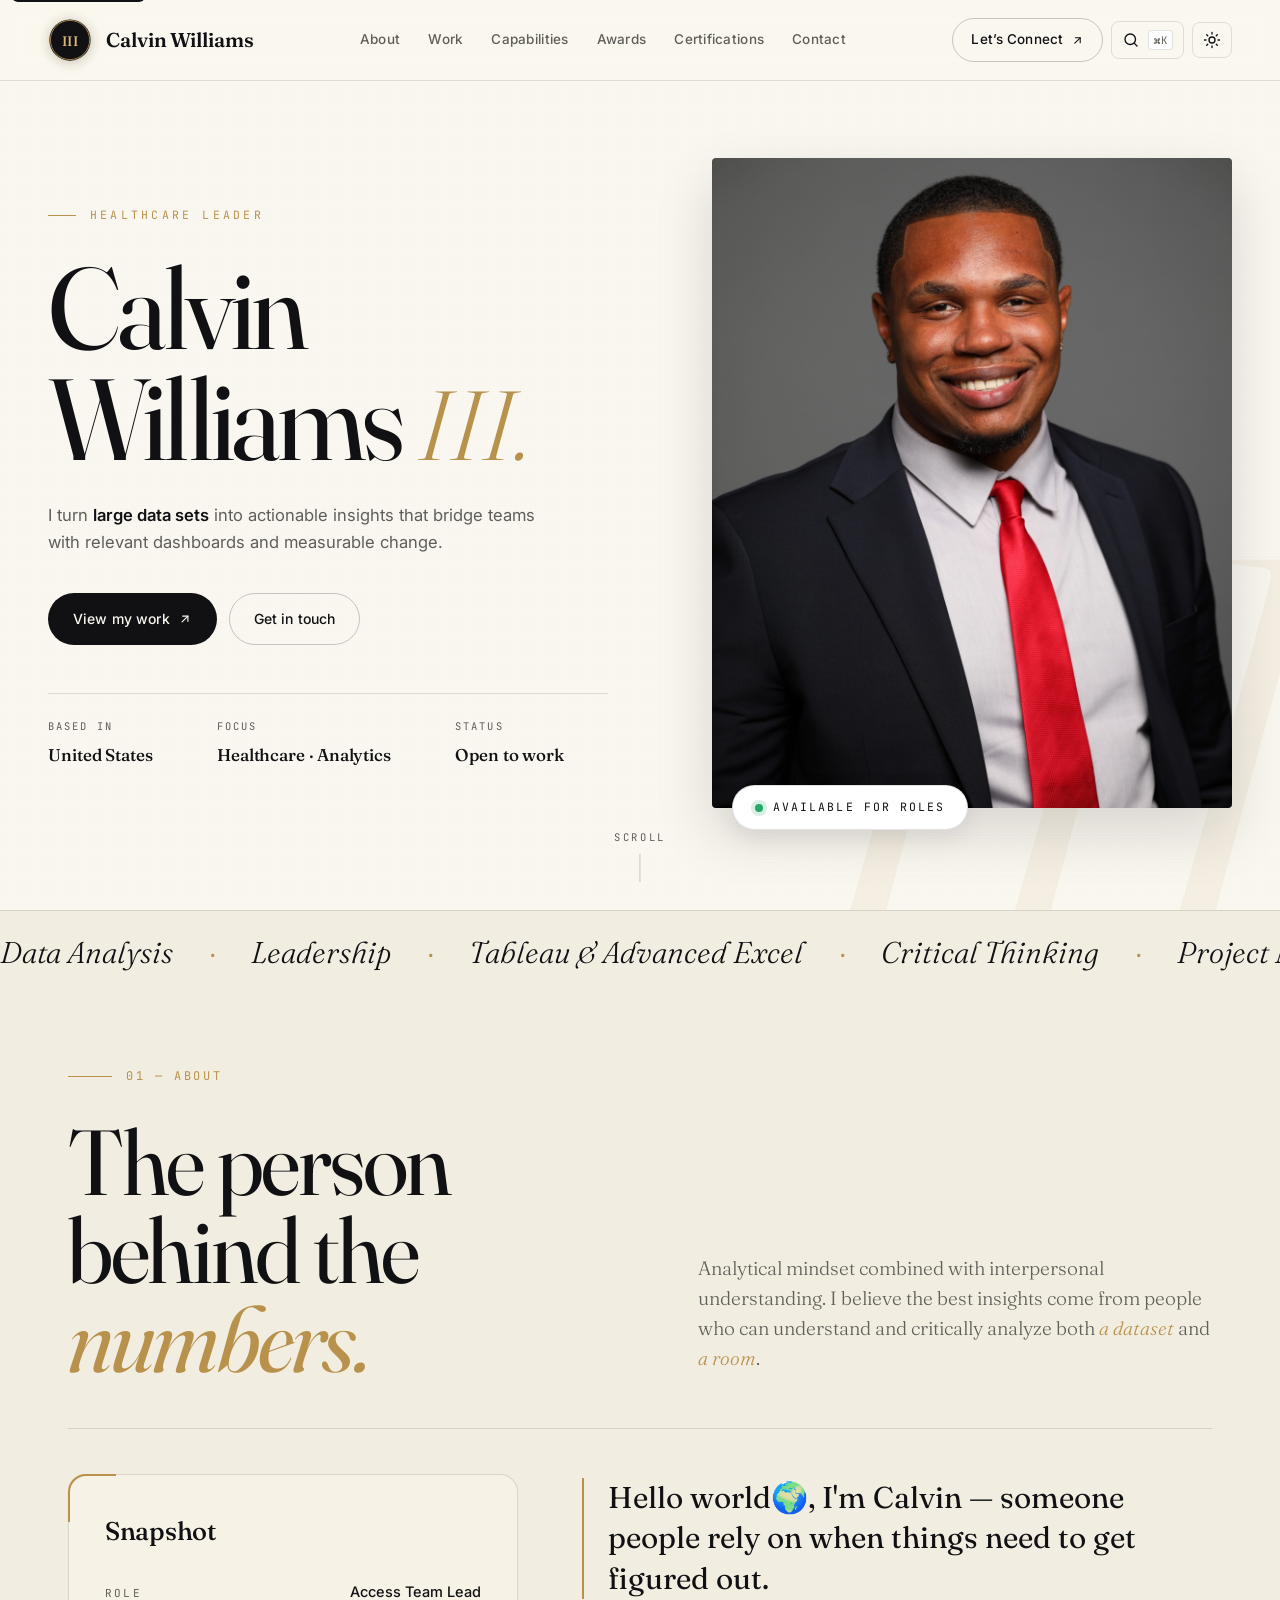
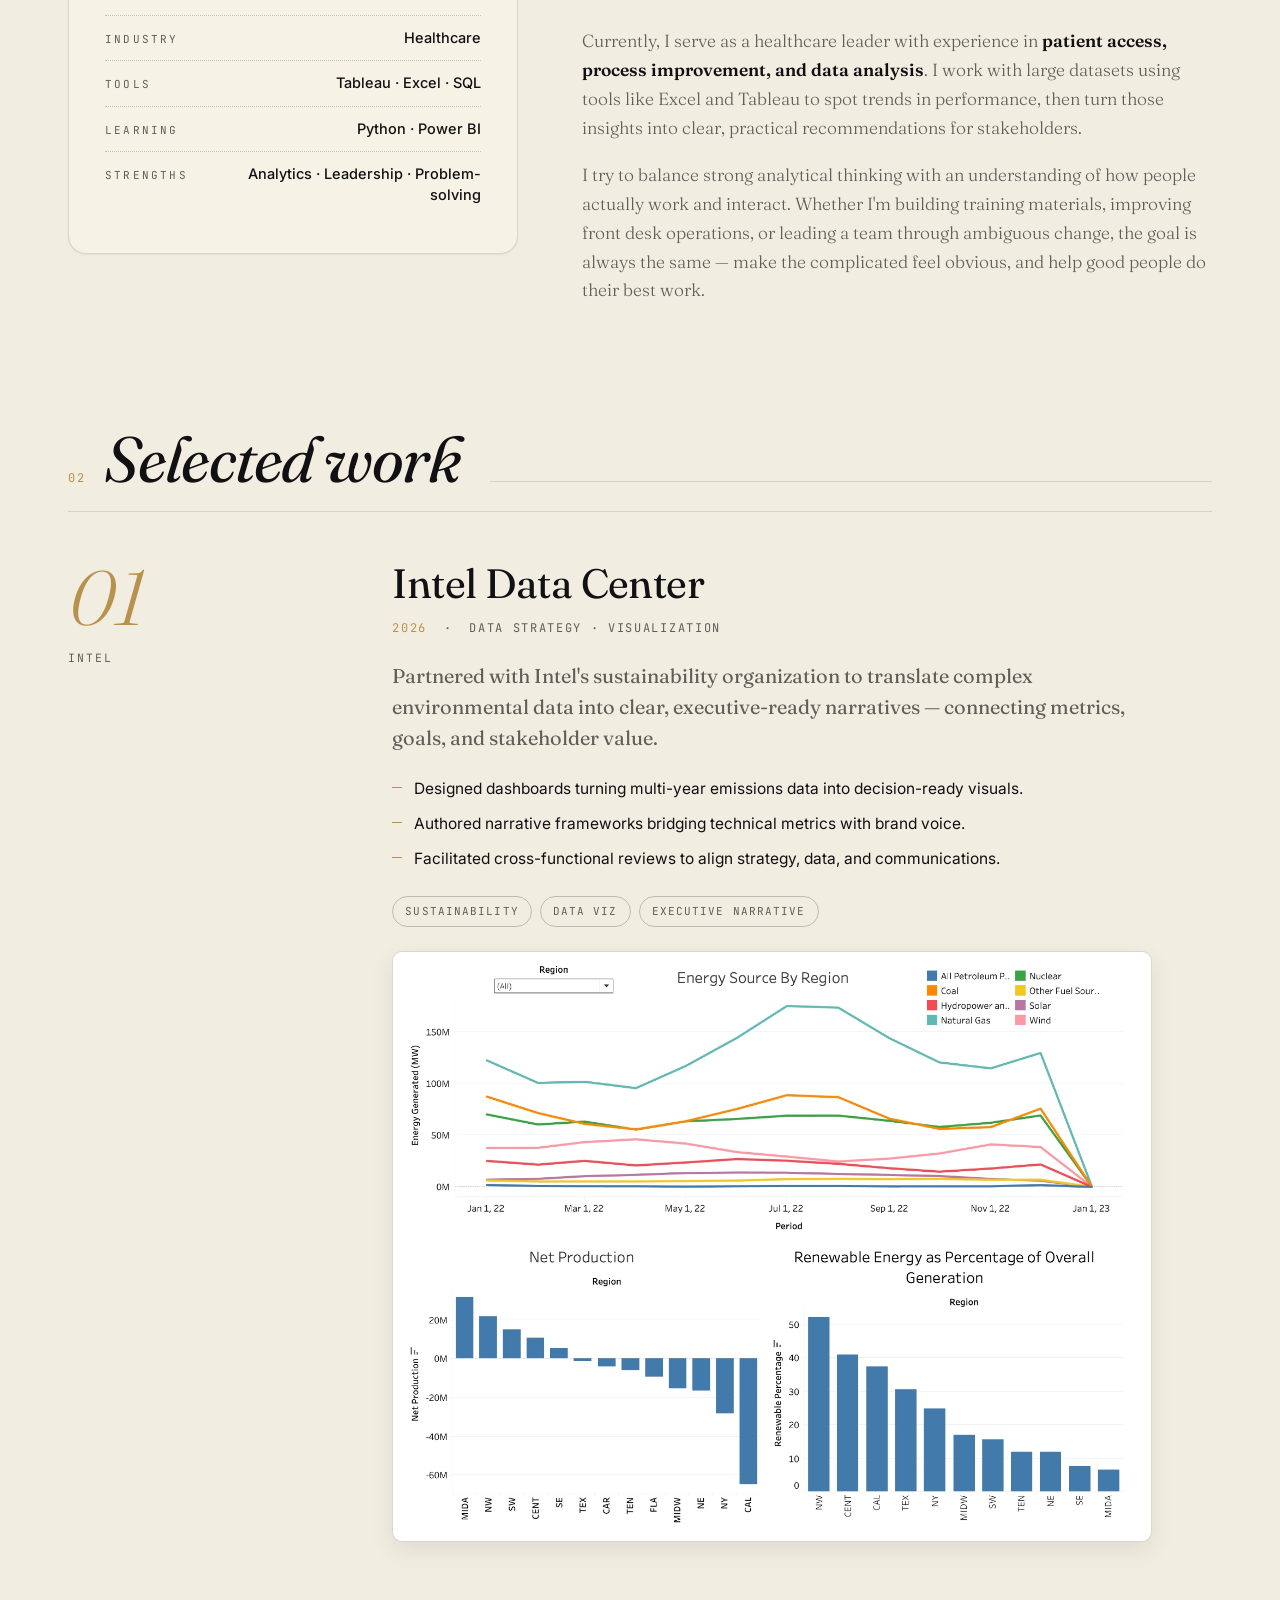
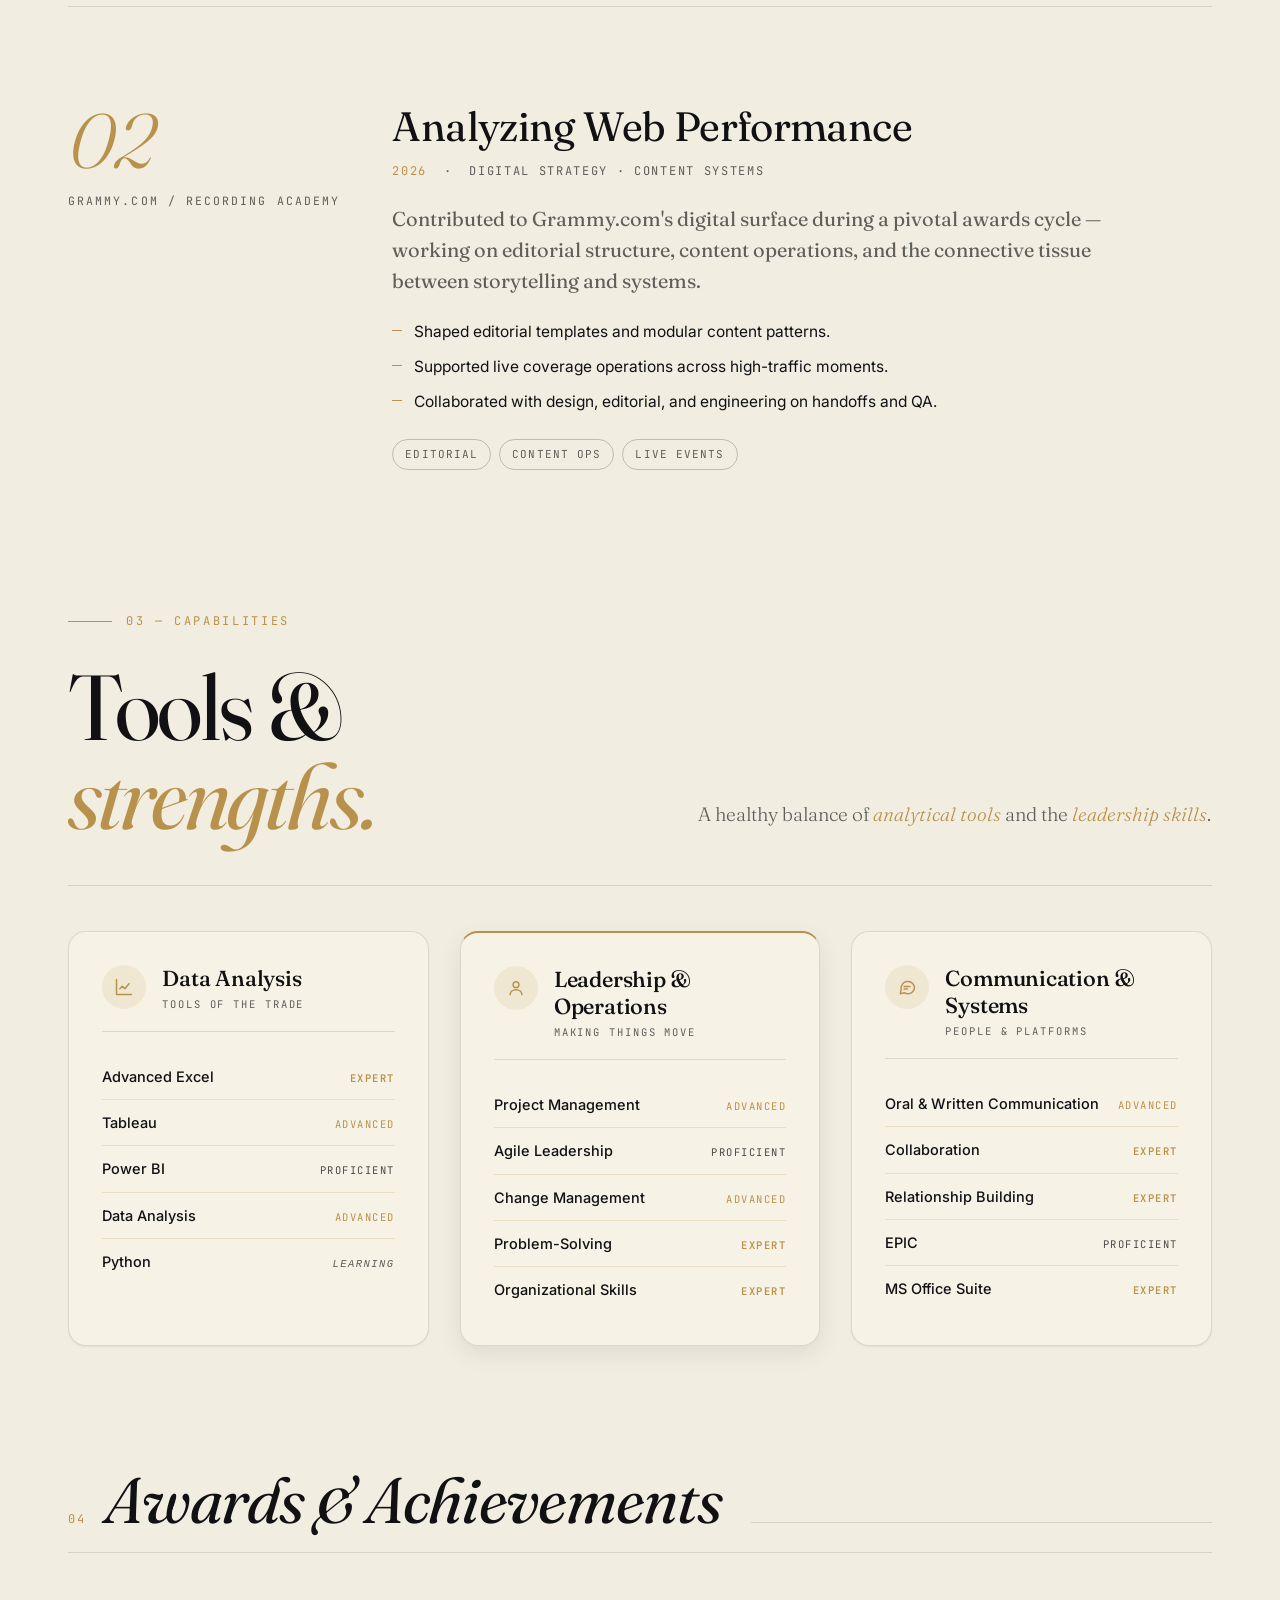
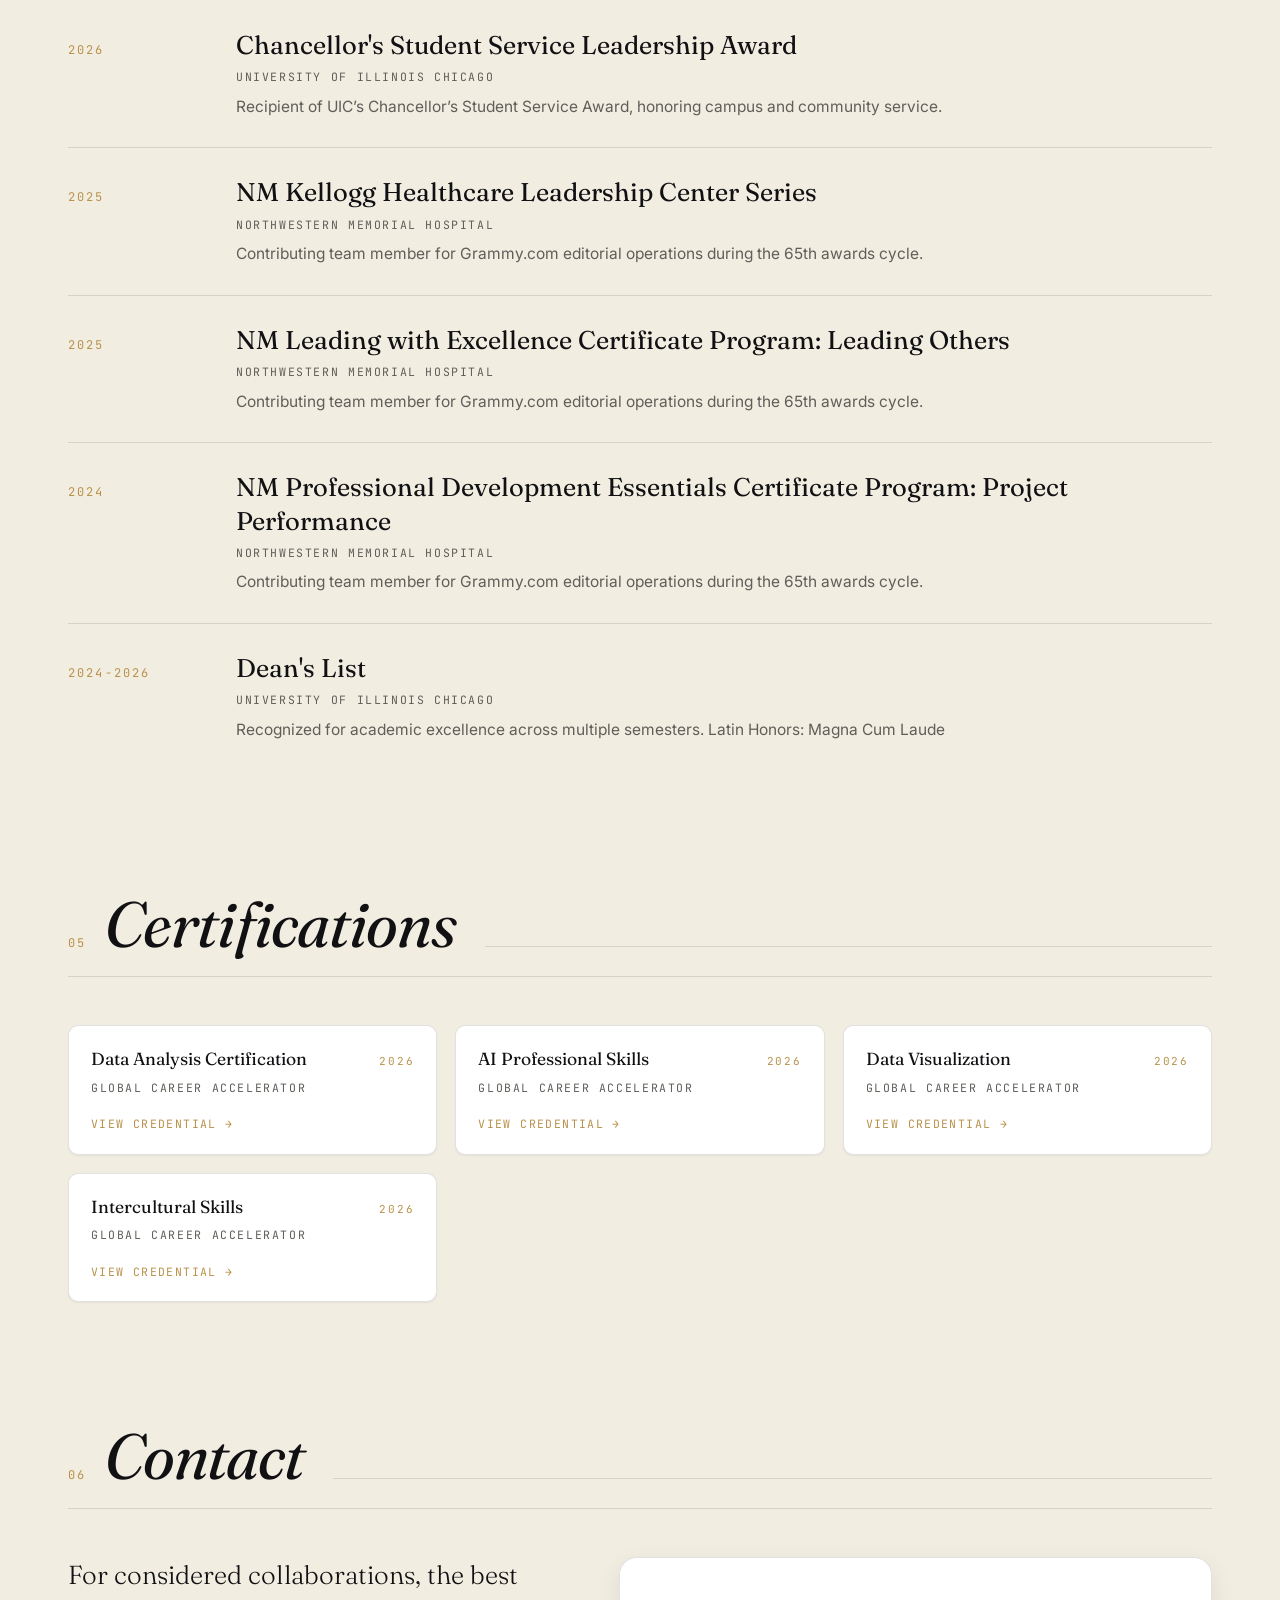
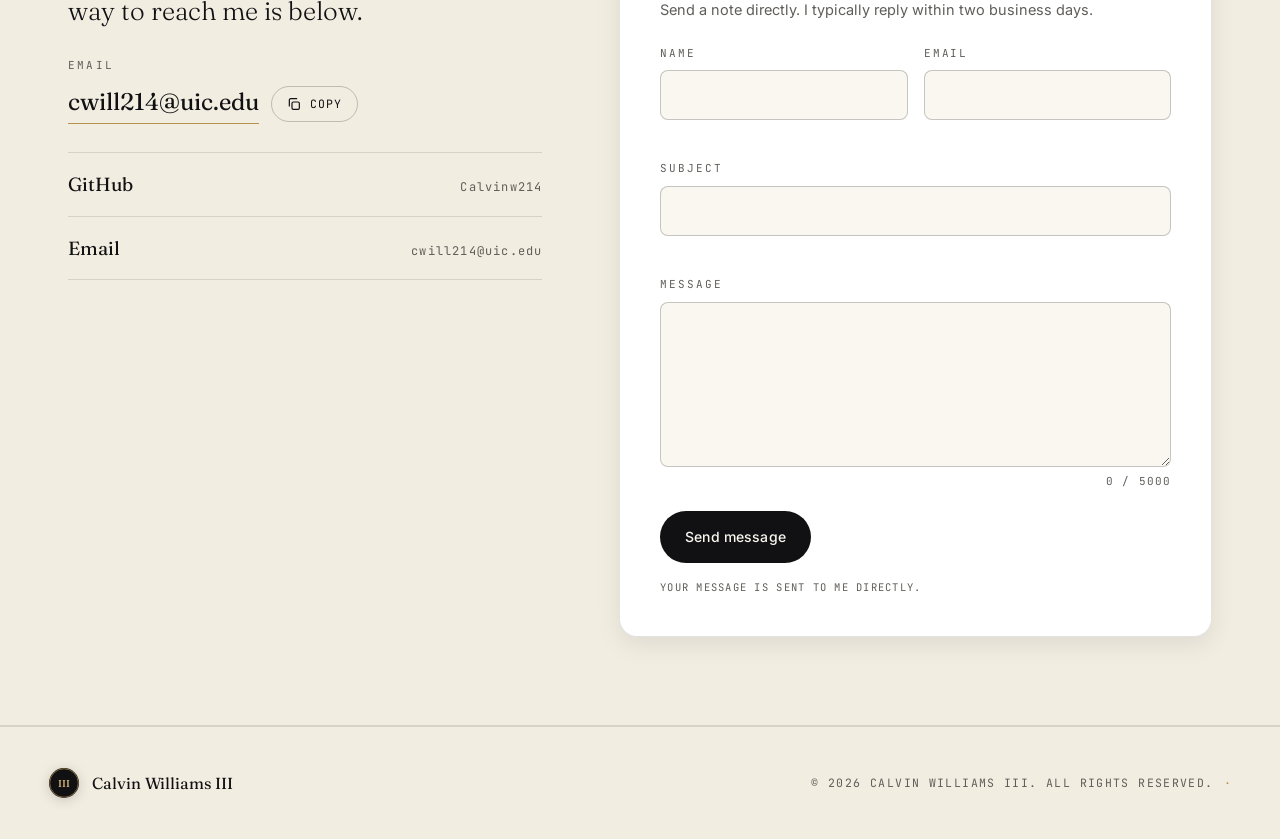
==== commit 8c3fbd33: "Update title and button text in index.html" ====
--- a/index.html
+++ b/index.html
@@ -4,7 +4,7 @@
 <meta charset="utf-8" />
 <meta name="viewport" content="width=device-width, initial-scale=1, viewport-fit=cover" />
 <meta name="color-scheme" content="light dark" />
-<title>Calvin Williams III — Data-Driven Strategist & Creative Technologist</title>
+<title>Calvin Williams III — Healthcare Leader</title>
 <meta name="description" content="Portfolio of Calvin Williams III" />
 <meta name="author" content="Calvin Williams III" />
 <meta name="theme-color" content="#faf7f0" media="(prefers-color-scheme: light)" />
@@ -71,7 +71,7 @@
 
   <div class="nav-actions">
     <a class="btn btn-ghost btn-talk" href="#contact">
-      <span>Let&rsquo;s talk</span>
+      <span>Let&rsquo;s Connect</span>
       <svg viewBox="0 0 24 24" width="13" height="13" aria-hidden="true" fill="none" stroke="currentColor" stroke-width="2" stroke-linecap="round" stroke-linejoin="round"><path d="M7 17 17 7"></path><path d="M8 7h9v9"></path></svg>
     </a>
     <button class="icon-btn" id="cmdkTrigger" type="button" aria-label="Open command palette" title="Command palette (⌘K)">
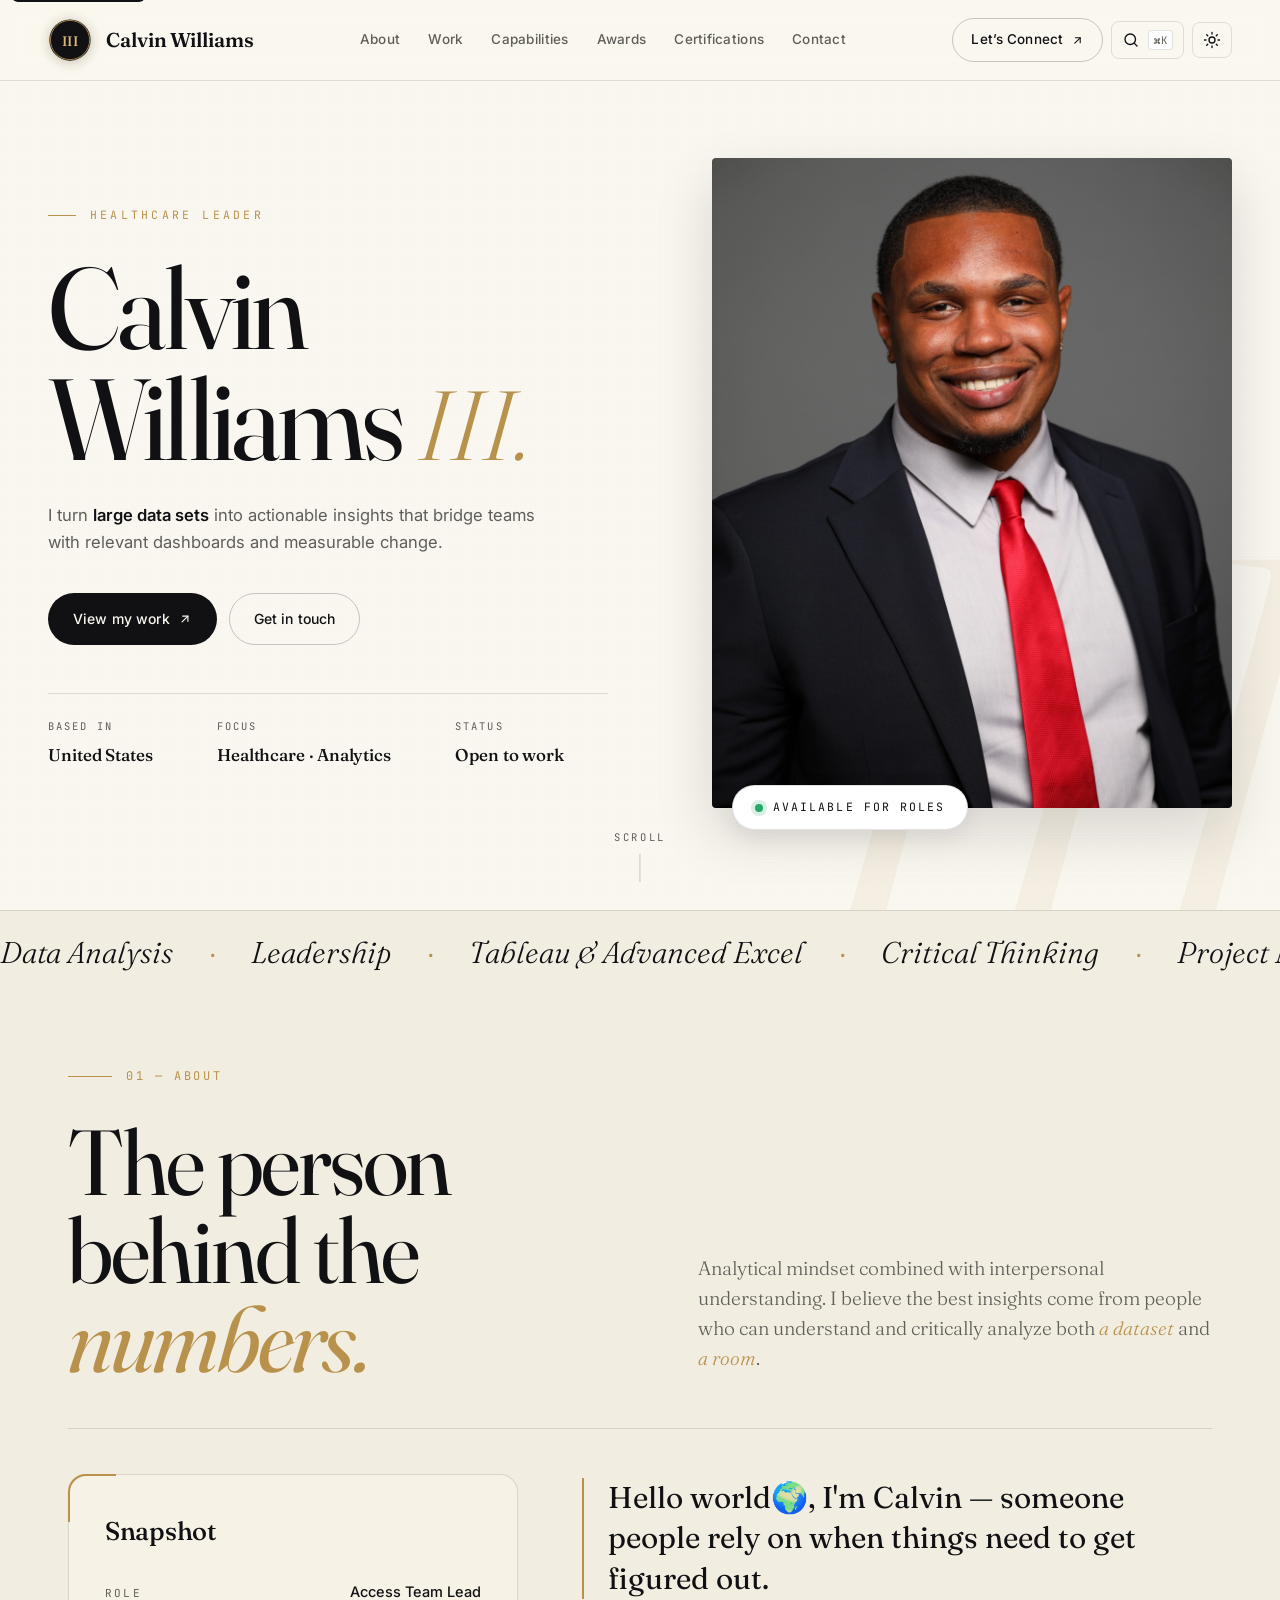
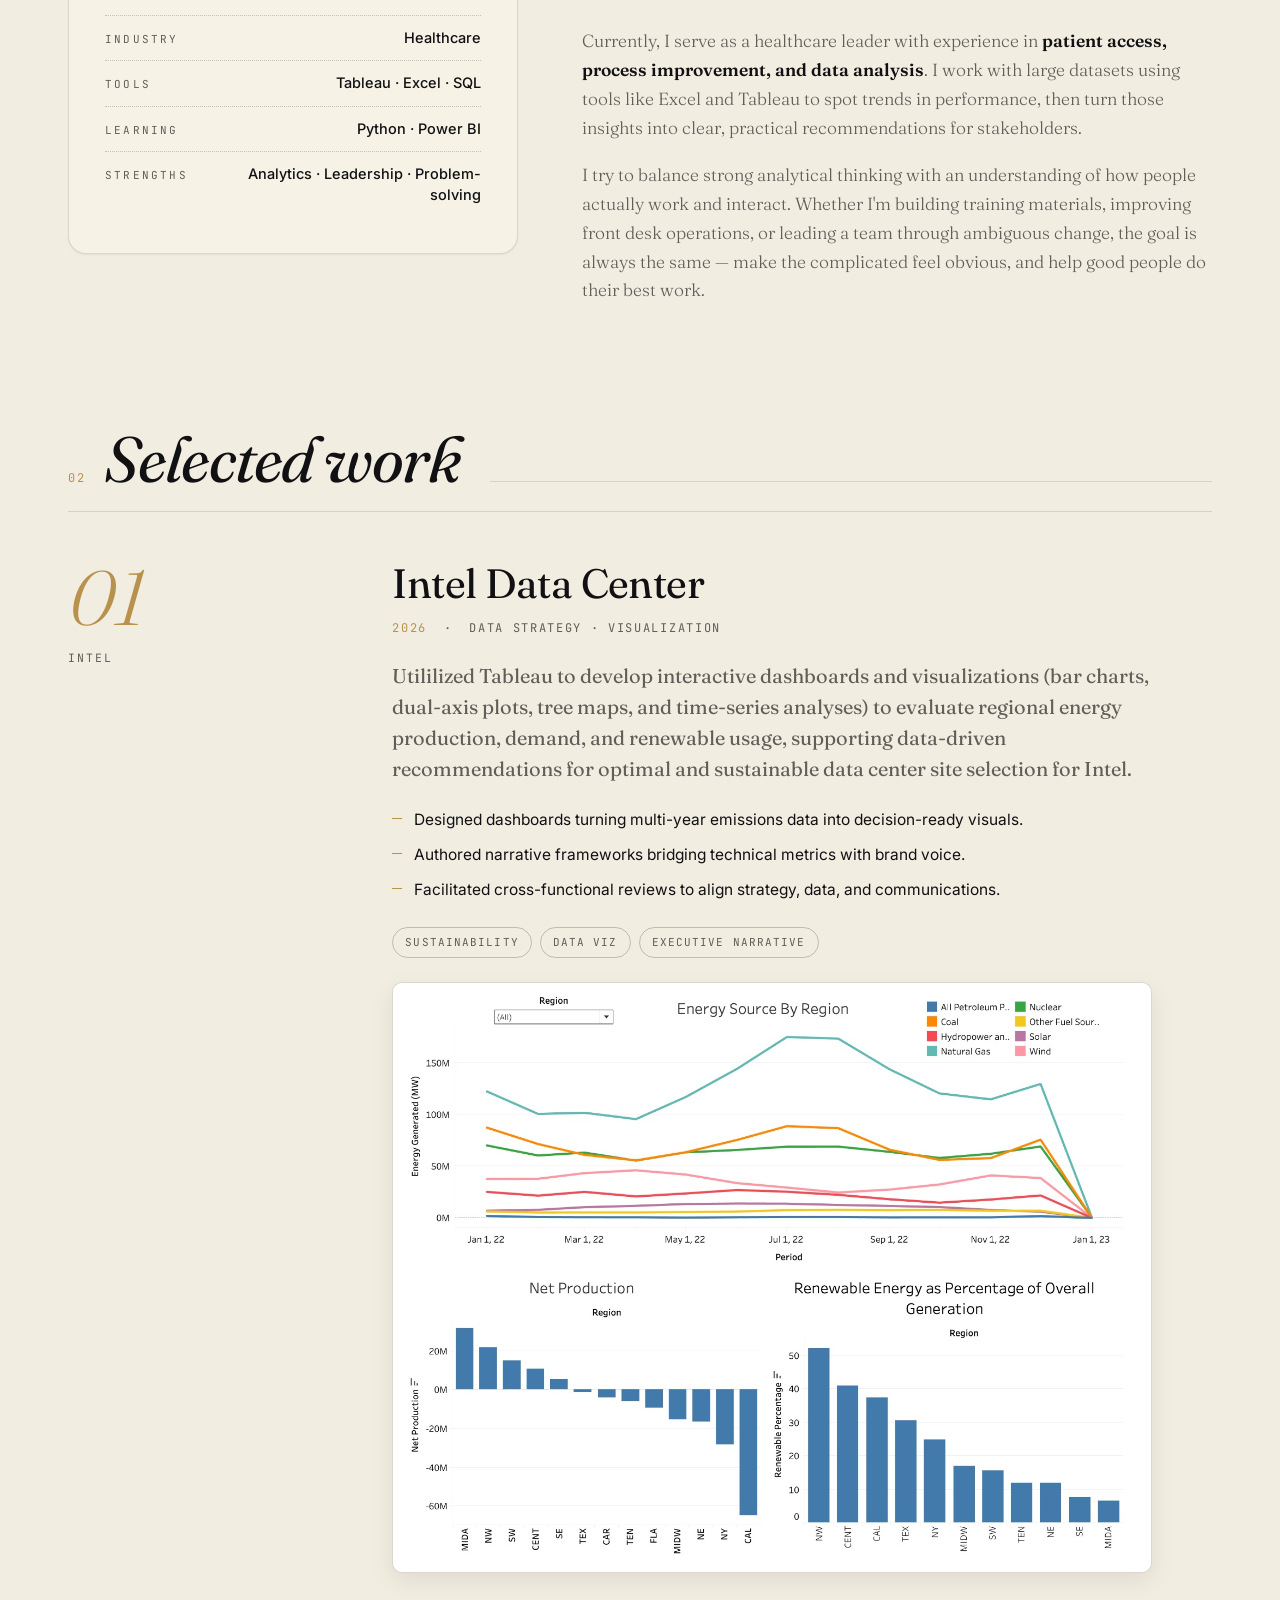
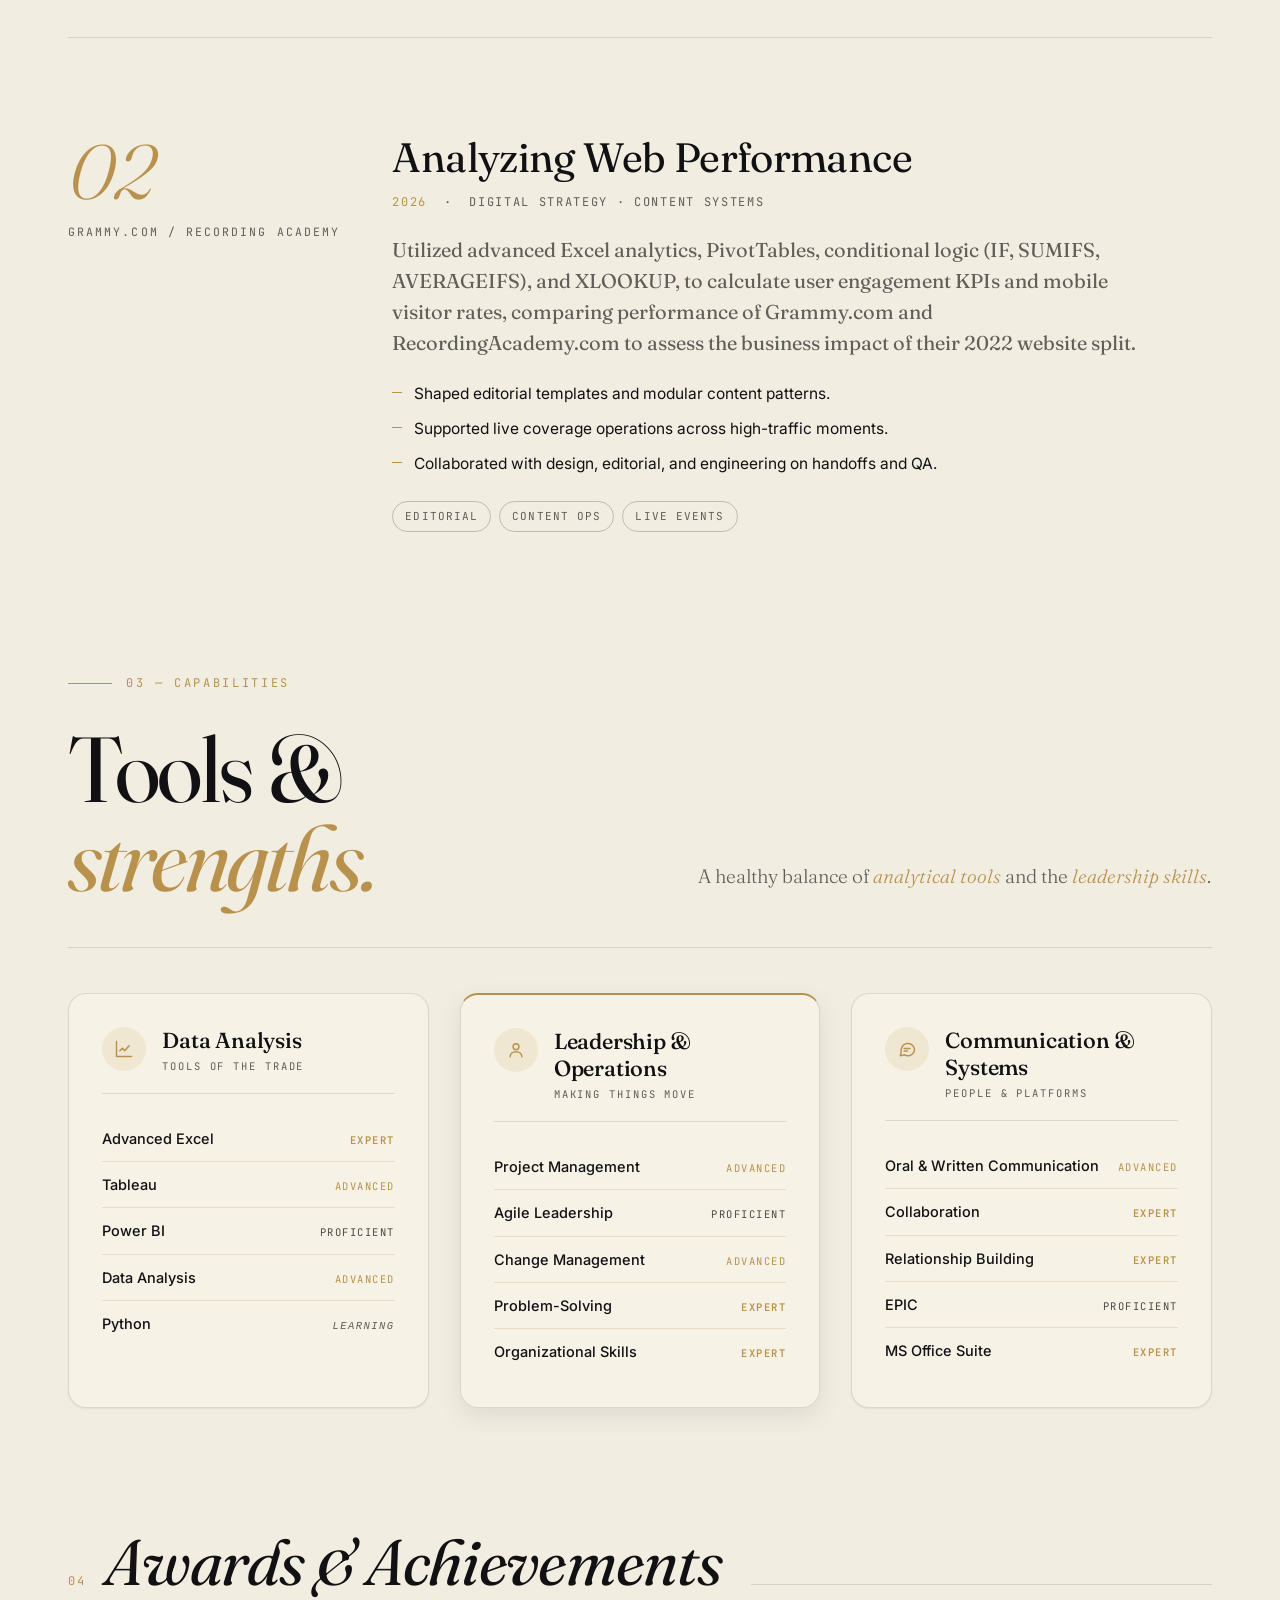
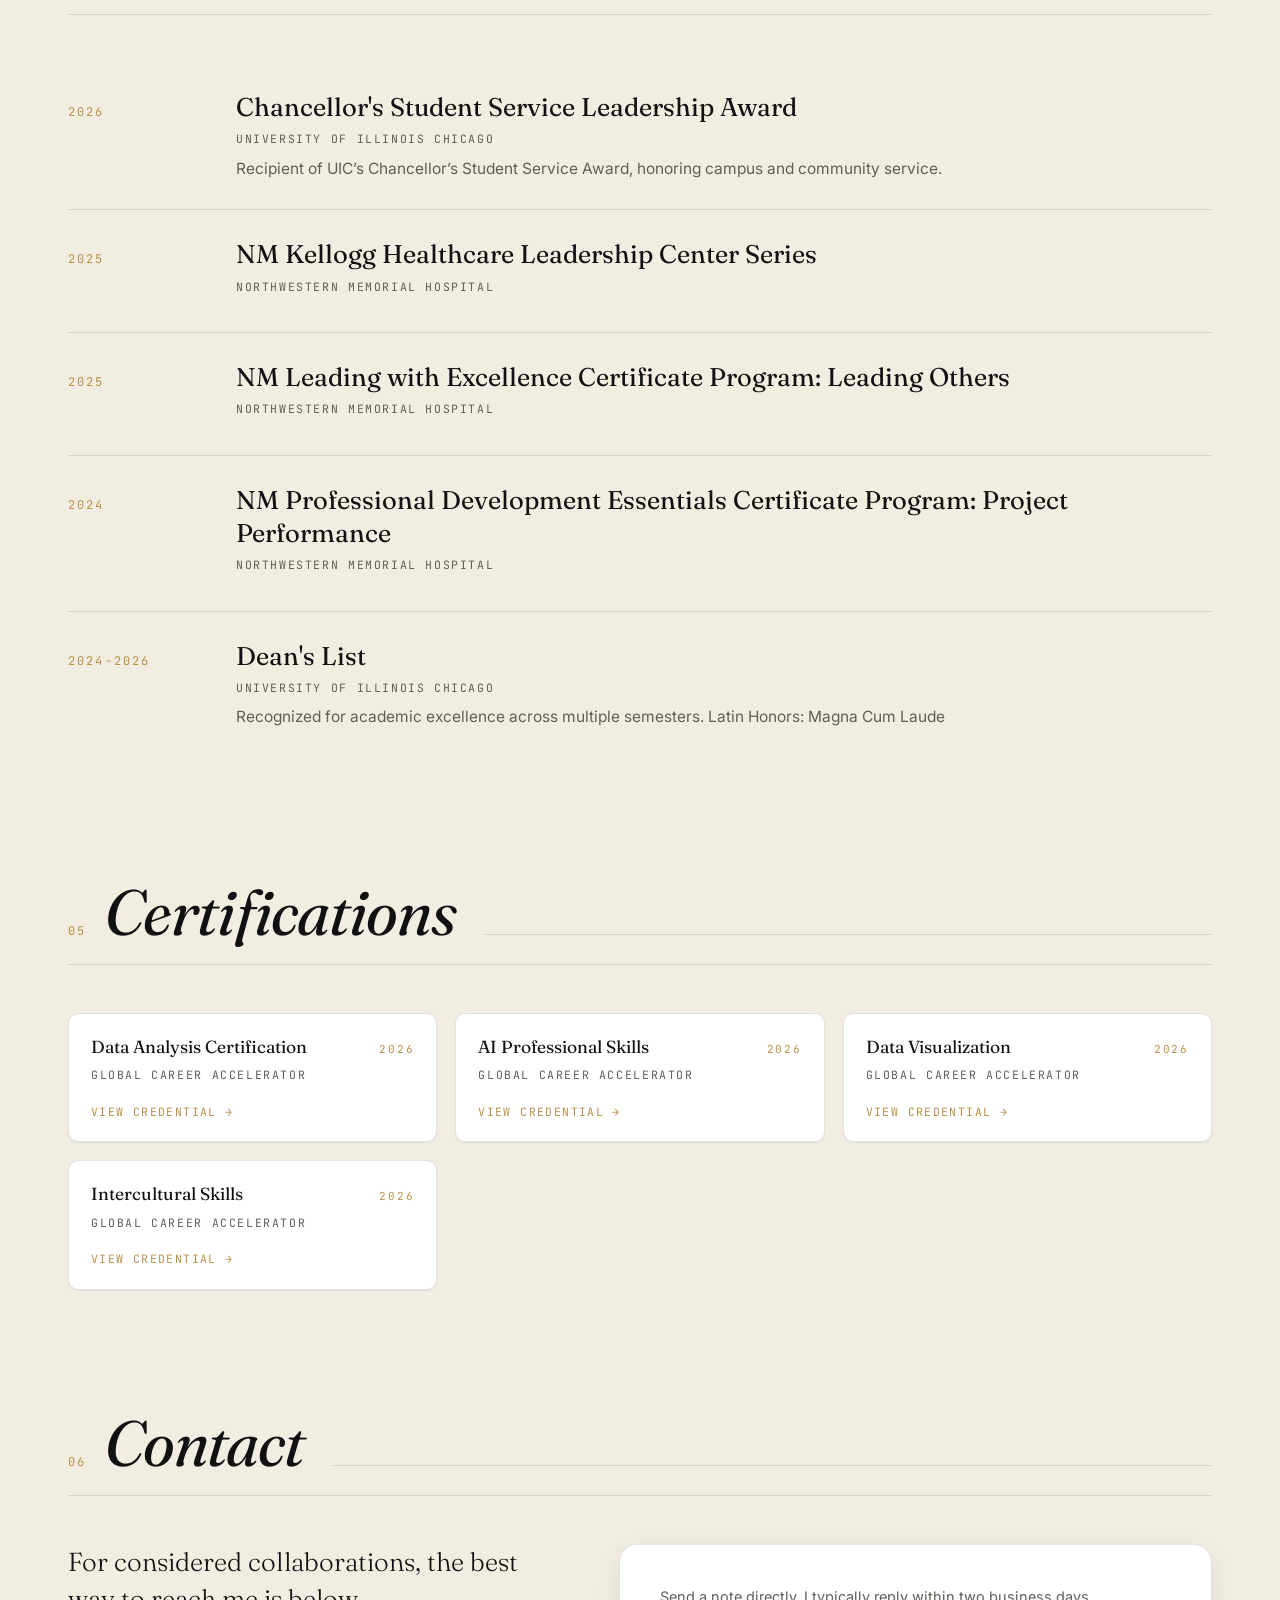
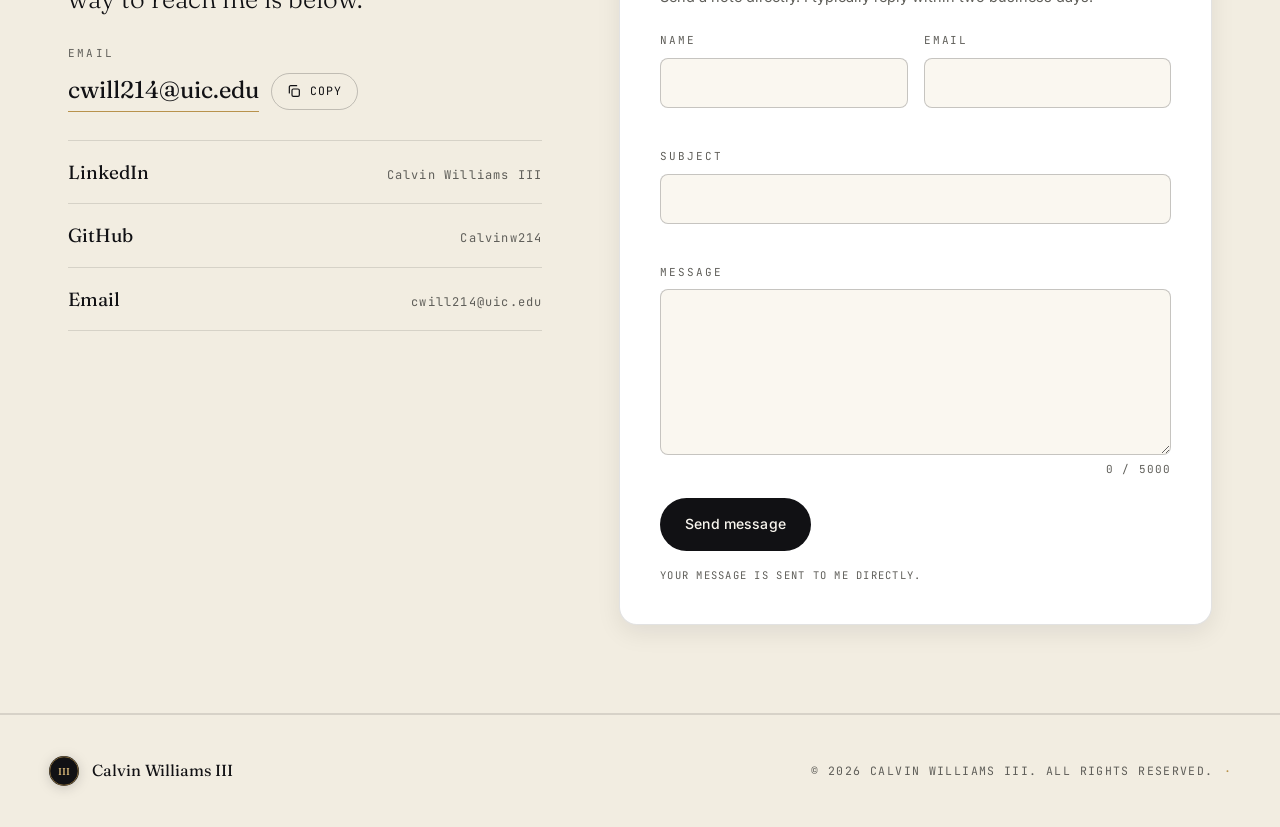
==== commit 1f52e3be: "Update index.html (Fixed the skills scroll section)" ====
(no text change in the page or its own stylesheets)
